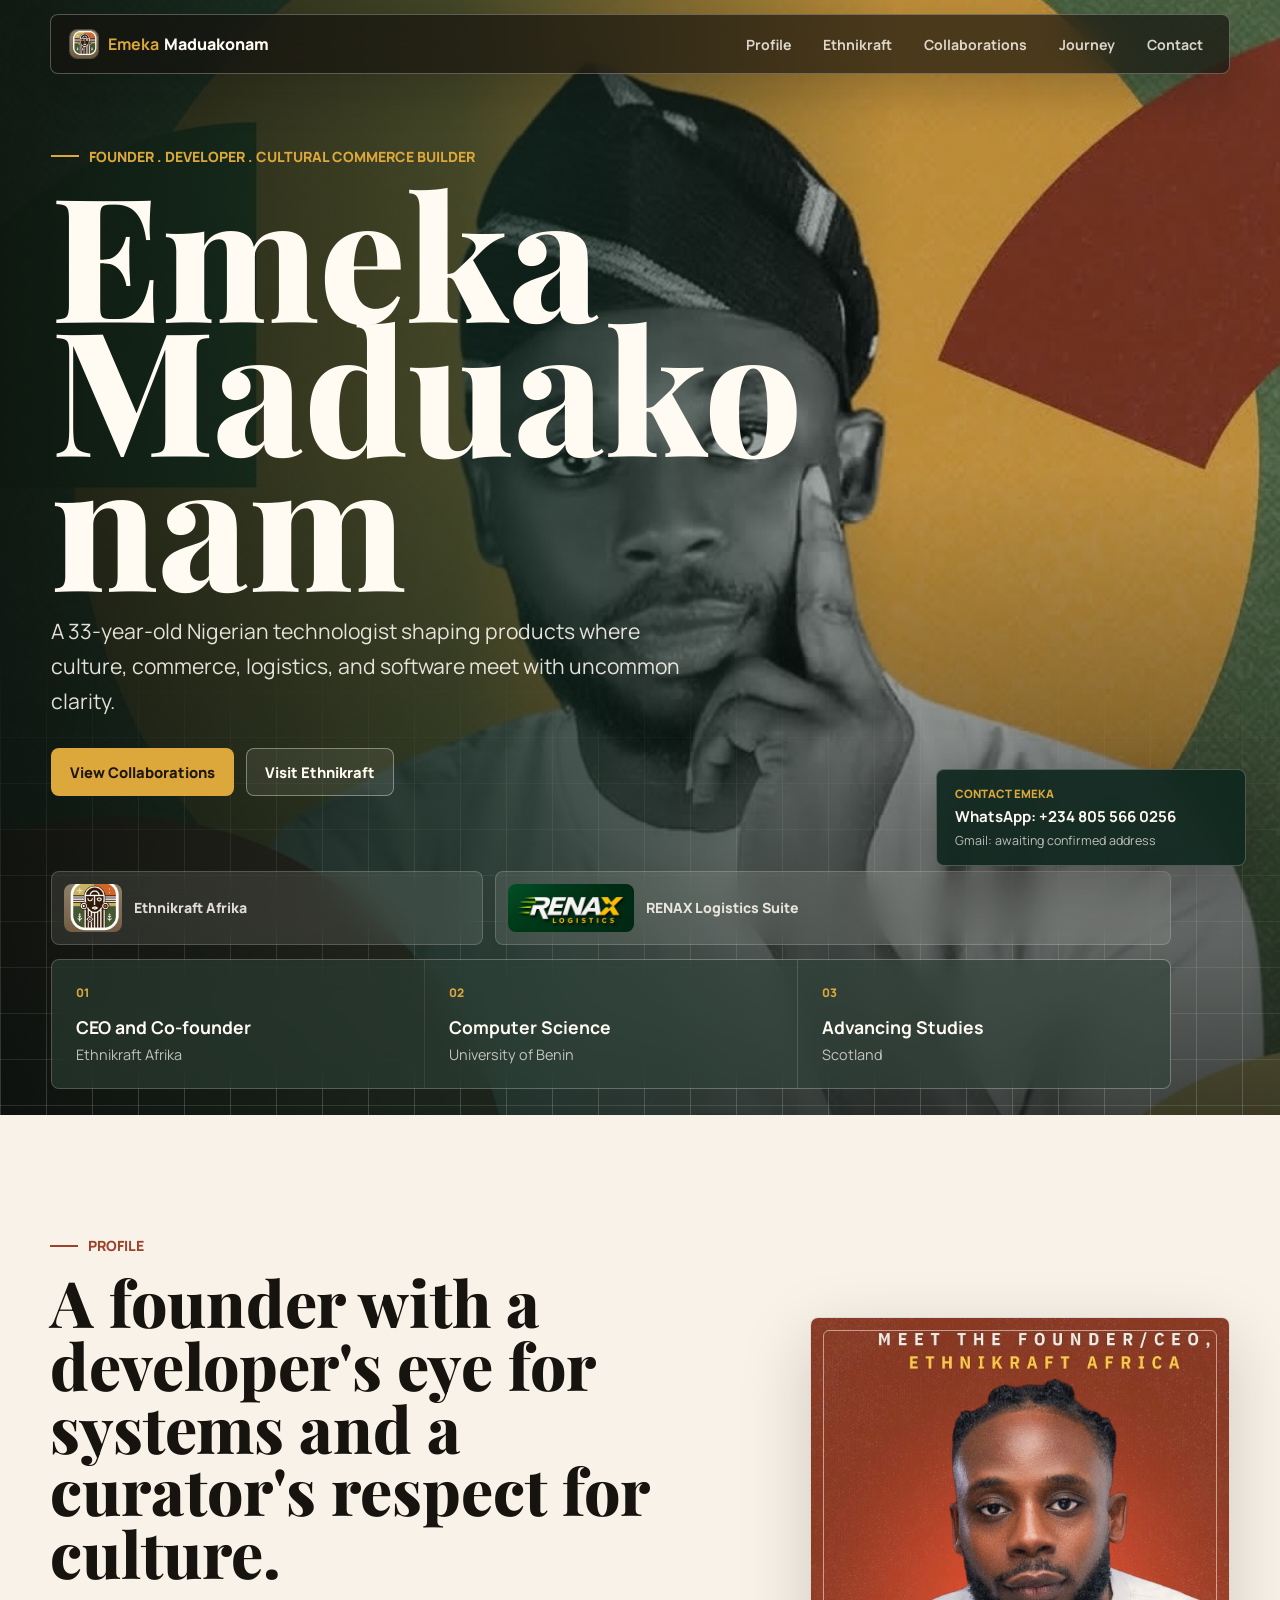
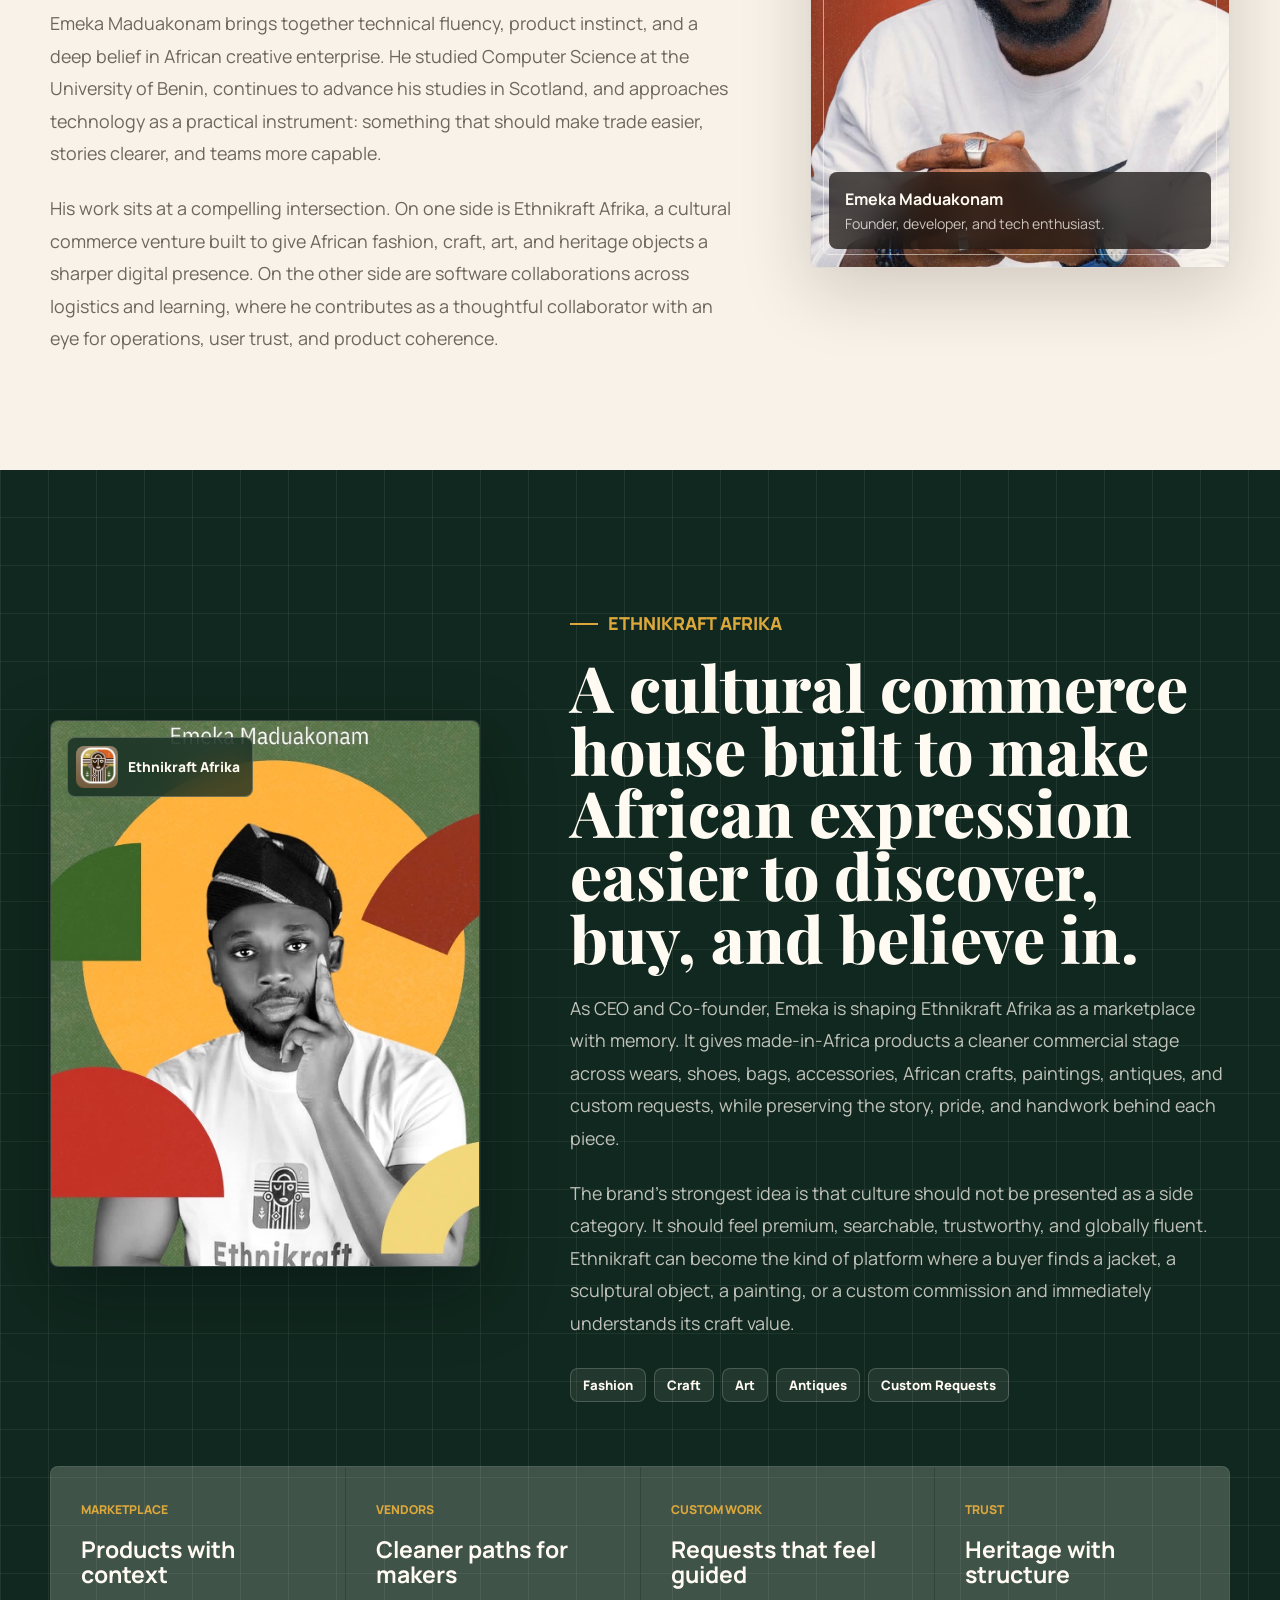
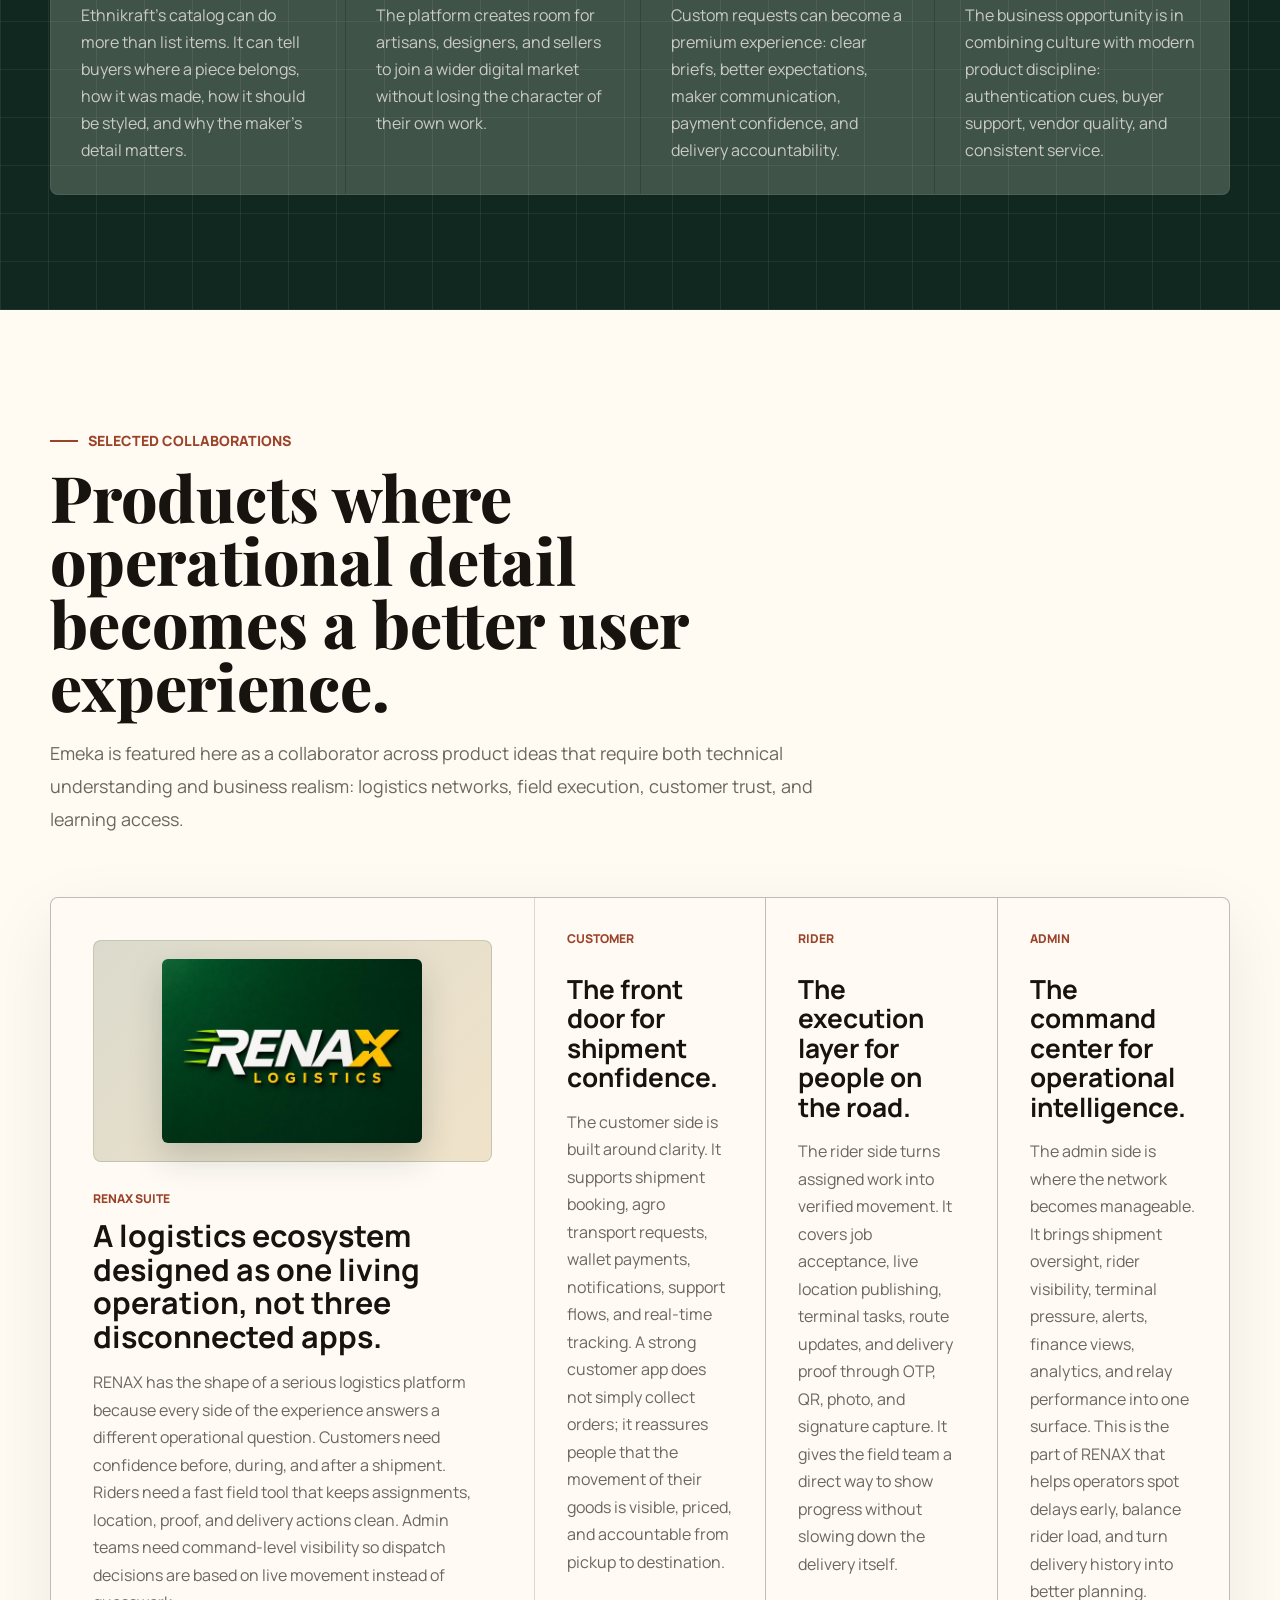
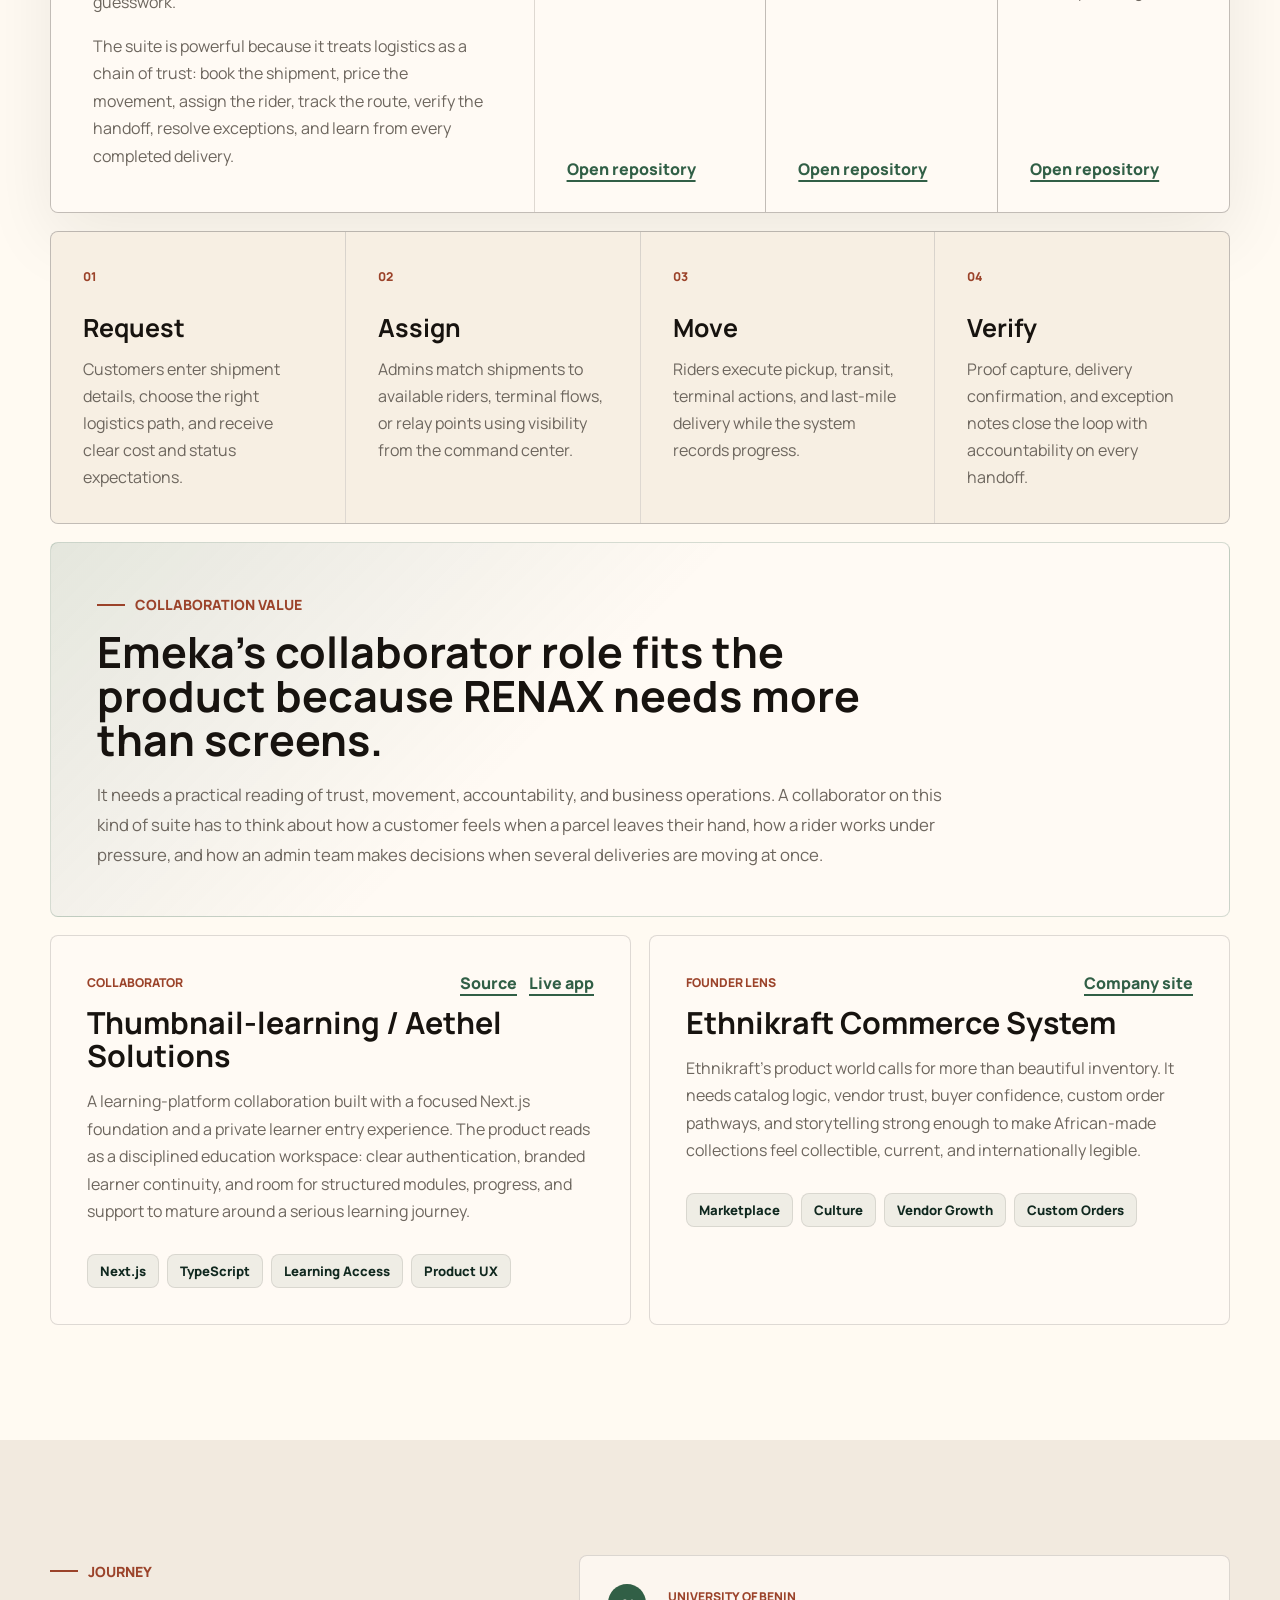
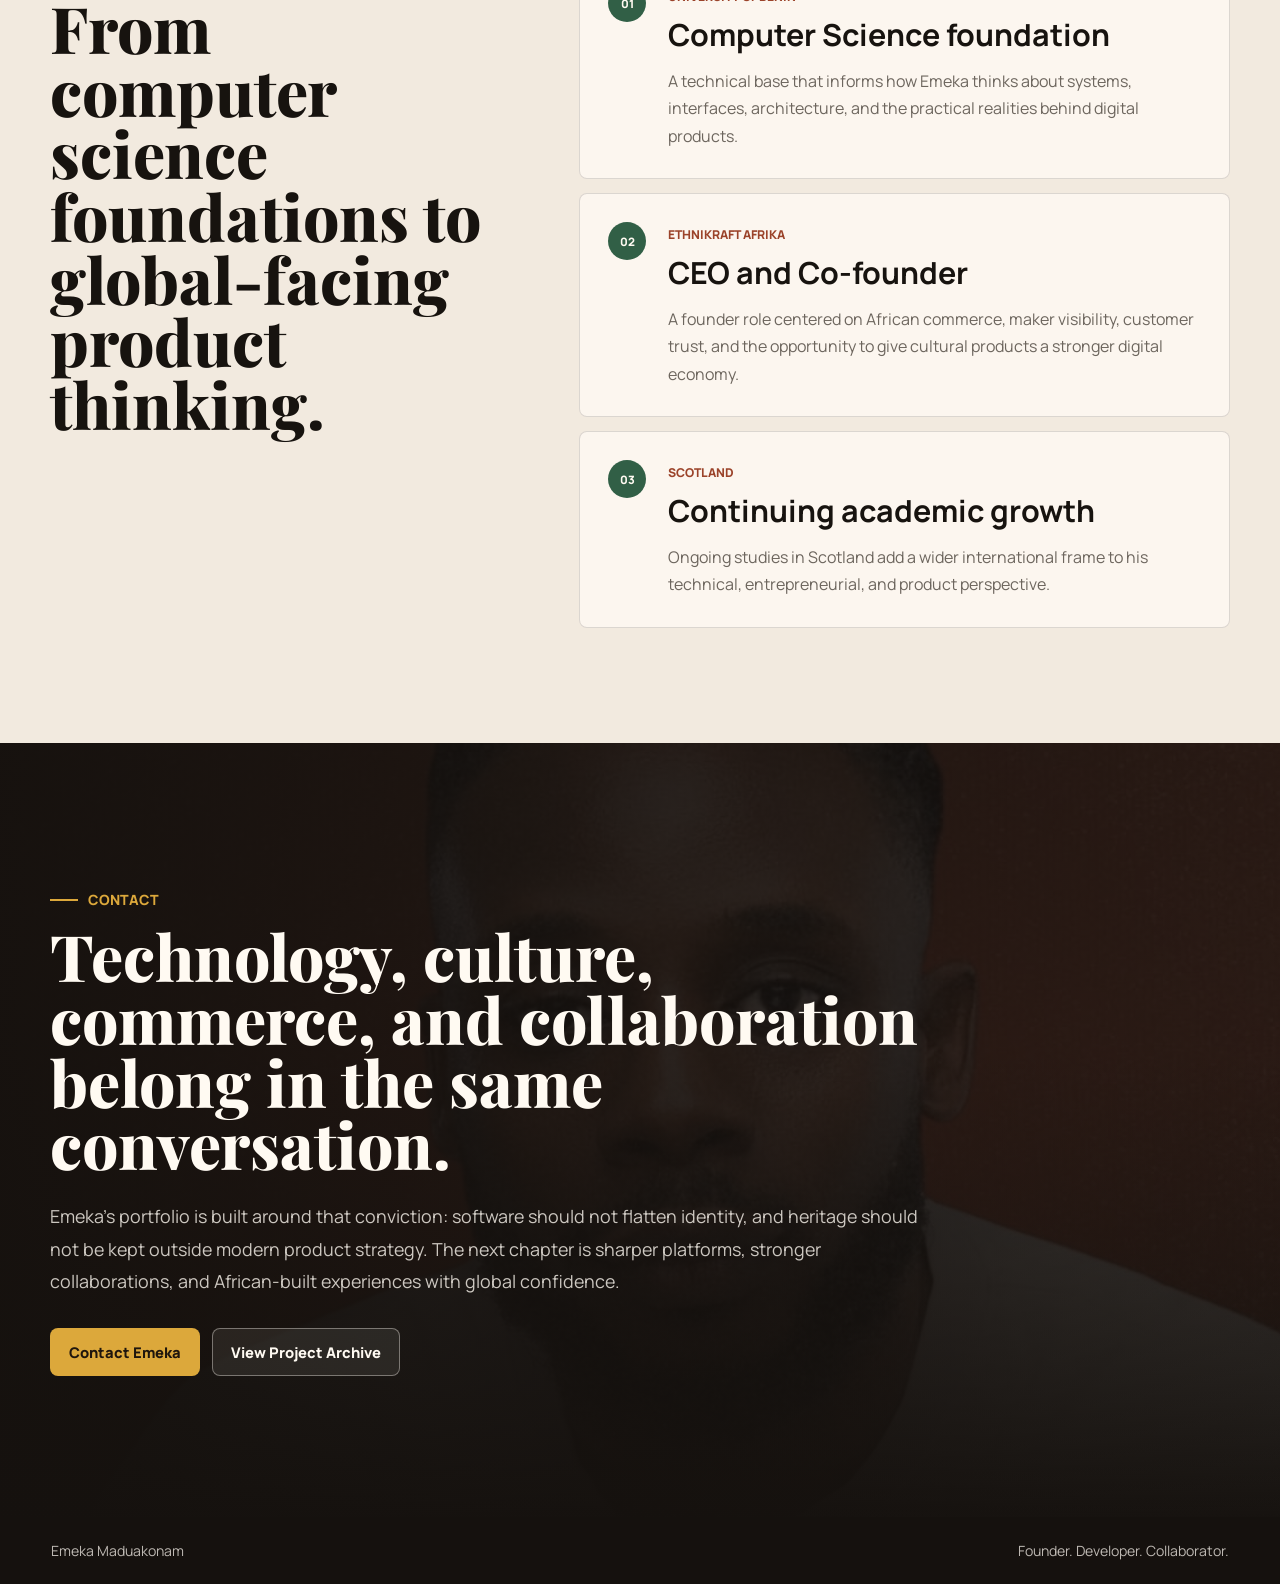
==== index.html @ 5ed96e5d "Optimize mobile portfolio experience" ====
<!doctype html>
<html lang="en">
  <head>
    <meta charset="UTF-8" />
    <meta name="viewport" content="width=device-width, initial-scale=1.0" />
    <meta
      name="description"
      content="Portfolio website for Emeka Maduakonam, CEO and Co-founder of Ethnikraft Afrika, developer, technologist, and collaborator on logistics and learning products."
    />
    <title>Emeka Maduakonam | Founder, Developer, Collaborator</title>
    <link rel="preconnect" href="https://fonts.googleapis.com" />
    <link rel="preconnect" href="https://fonts.gstatic.com" crossorigin />
    <link
      href="https://fonts.googleapis.com/css2?family=Manrope:wght@400;500;600;700;800&amp;family=Playfair+Display:wght@700;800&amp;display=swap"
      rel="stylesheet"
    />
    <link rel="stylesheet" href="styles.css" />
  </head>
  <body class="has-contact-popout">
    <div class="scroll-progress" aria-hidden="true"></div>

    <header class="site-header" data-header>
      <a class="brand" href="#top" aria-label="Emeka Maduakonam home">
        <img src="assets/ethnikraft-logo.jpg" alt="" />
        <span>Emeka</span>
        <strong>Maduakonam</strong>
      </a>

      <button class="nav-toggle" type="button" aria-expanded="false" aria-controls="site-nav">
        <span></span>
        <span></span>
        <span></span>
        <span class="sr-only">Toggle navigation</span>
      </button>

      <nav class="site-nav" id="site-nav" aria-label="Primary navigation">
        <a href="#profile">Profile</a>
        <a href="#ethnikraft">Ethnikraft</a>
        <a href="#collaborations">Collaborations</a>
        <a href="#journey">Journey</a>
        <a href="contact.html">Contact</a>
      </nav>
    </header>

    <div class="nav-backdrop" data-nav-backdrop aria-hidden="true"></div>

    <main id="top">
      <section class="hero section-watch" id="hero" aria-label="Emeka Maduakonam introduction">
        <div class="hero-image" aria-hidden="true"></div>
        <div class="hero-shade" aria-hidden="true"></div>

        <div class="hero-content reveal">
          <p class="eyebrow">Founder . Developer . Cultural Commerce Builder</p>
          <h1>Emeka Maduakonam</h1>
          <p class="hero-copy">
            A 33-year-old Nigerian technologist shaping products where culture,
            commerce, logistics, and software meet with uncommon clarity.
          </p>
          <div class="hero-actions" aria-label="Portfolio shortcuts">
            <a class="button button-primary" href="#collaborations">View Collaborations</a>
            <a class="button button-secondary" href="https://home.ethnikraft.africa/" target="_blank" rel="noreferrer">
              Visit Ethnikraft
            </a>
          </div>
        </div>

        <div class="hero-bottom reveal">
          <div class="hero-brand-row" aria-label="Featured brands">
            <div>
              <img src="assets/ethnikraft-logo.jpg" alt="Ethnikraft Afrika logo" />
              <span>Ethnikraft Afrika</span>
            </div>
            <div>
              <img src="assets/renax-logo.jpeg" alt="RENAX Logistics logo" />
              <span>RENAX Logistics Suite</span>
            </div>
          </div>

          <div class="hero-facts" aria-label="Profile highlights">
            <div>
              <span>01</span>
              <strong>CEO and Co-founder</strong>
              <p>Ethnikraft Afrika</p>
            </div>
            <div>
              <span>02</span>
              <strong>Computer Science</strong>
              <p>University of Benin</p>
            </div>
            <div>
              <span>03</span>
              <strong>Advancing Studies</strong>
              <p>Scotland</p>
            </div>
          </div>
        </div>
      </section>

      <section class="profile section-pad section-watch" id="profile">
        <div class="section-inner profile-grid">
          <div class="profile-copy reveal">
            <p class="eyebrow">Profile</p>
            <h2>A founder with a developer's eye for systems and a curator's respect for culture.</h2>
            <p>
              Emeka Maduakonam brings together technical fluency, product instinct,
              and a deep belief in African creative enterprise. He studied Computer
              Science at the University of Benin, continues to advance his studies in
              Scotland, and approaches technology as a practical instrument: something
              that should make trade easier, stories clearer, and teams more capable.
            </p>
            <p>
              His work sits at a compelling intersection. On one side is Ethnikraft
              Afrika, a cultural commerce venture built to give African fashion,
              craft, art, and heritage objects a sharper digital presence. On the
              other side are software collaborations across logistics and learning,
              where he contributes as a thoughtful collaborator with an eye for
              operations, user trust, and product coherence.
            </p>
          </div>

          <figure class="portrait-frame reveal">
            <img src="assets/emeka-founder.jpg" alt="Portrait of Emeka Maduakonam" />
            <figcaption>
              <strong>Emeka Maduakonam</strong>
              <span>Founder, developer, and tech enthusiast.</span>
            </figcaption>
          </figure>
        </div>
      </section>

      <section class="ethnikraft section-watch" id="ethnikraft">
        <div class="section-inner ethnikraft-grid">
          <div class="ethnikraft-visual reveal">
            <div class="ethnikraft-logo-lockup">
              <img src="assets/ethnikraft-logo.jpg" alt="Ethnikraft Afrika logo" />
              <span>Ethnikraft Afrika</span>
            </div>
            <img src="assets/emeka-ethnikraft.jpg" alt="Emeka Maduakonam in Ethnikraft Afrika artwork" />
          </div>

          <div class="ethnikraft-copy reveal">
            <p class="eyebrow">Ethnikraft Afrika</p>
            <h2>A cultural commerce house built to make African expression easier to discover, buy, and believe in.</h2>
            <p>
              As CEO and Co-founder, Emeka is shaping Ethnikraft Afrika as a
              marketplace with memory. It gives made-in-Africa products a cleaner
              commercial stage across wears, shoes, bags, accessories, African
              crafts, paintings, antiques, and custom requests, while preserving the
              story, pride, and handwork behind each piece.
            </p>
            <p>
              The brand's strongest idea is that culture should not be presented as
              a side category. It should feel premium, searchable, trustworthy, and
              globally fluent. Ethnikraft can become the kind of platform where a
              buyer finds a jacket, a sculptural object, a painting, or a custom
              commission and immediately understands its craft value.
            </p>

            <div class="category-strip" aria-label="Ethnikraft categories">
              <span>Fashion</span>
              <span>Craft</span>
              <span>Art</span>
              <span>Antiques</span>
              <span>Custom Requests</span>
            </div>
          </div>
        </div>

        <div class="section-inner ethnikraft-deep-dive reveal">
          <article>
            <span>Marketplace</span>
            <h3>Products with context</h3>
            <p>
              Ethnikraft's catalog can do more than list items. It can tell buyers
              where a piece belongs, how it was made, how it should be styled, and
              why the maker's detail matters.
            </p>
          </article>
          <article>
            <span>Vendors</span>
            <h3>Cleaner paths for makers</h3>
            <p>
              The platform creates room for artisans, designers, and sellers to join
              a wider digital market without losing the character of their own work.
            </p>
          </article>
          <article>
            <span>Custom Work</span>
            <h3>Requests that feel guided</h3>
            <p>
              Custom requests can become a premium experience: clear briefs, better
              expectations, maker communication, payment confidence, and delivery
              accountability.
            </p>
          </article>
          <article>
            <span>Trust</span>
            <h3>Heritage with structure</h3>
            <p>
              The business opportunity is in combining culture with modern product
              discipline: authentication cues, buyer support, vendor quality, and
              consistent service.
            </p>
          </article>
        </div>
      </section>

      <section class="collaborations section-pad section-watch" id="collaborations">
        <div class="section-inner">
          <div class="section-heading reveal">
            <p class="eyebrow">Selected Collaborations</p>
            <h2>Products where operational detail becomes a better user experience.</h2>
            <p>
              Emeka is featured here as a collaborator across product ideas that
              require both technical understanding and business realism: logistics
              networks, field execution, customer trust, and learning access.
            </p>
          </div>

          <div class="renax-showcase reveal">
            <div class="renax-intro">
              <div class="renax-logo-card">
                <img src="assets/renax-logo.jpeg" alt="RENAX Logistics logo" />
              </div>
              <p class="label">RENAX Suite</p>
              <h3>A logistics ecosystem designed as one living operation, not three disconnected apps.</h3>
              <p>
                RENAX has the shape of a serious logistics platform because every
                side of the experience answers a different operational question.
                Customers need confidence before, during, and after a shipment.
                Riders need a fast field tool that keeps assignments, location,
                proof, and delivery actions clean. Admin teams need command-level
                visibility so dispatch decisions are based on live movement instead
                of guesswork.
              </p>
              <p>
                The suite is powerful because it treats logistics as a chain of
                trust: book the shipment, price the movement, assign the rider,
                track the route, verify the handoff, resolve exceptions, and learn
                from every completed delivery.
              </p>
            </div>

            <div class="renax-panels" aria-label="RENAX application sides">
              <article class="renax-panel">
                <span>Customer</span>
                <h4>The front door for shipment confidence.</h4>
                <p>
                  The customer side is built around clarity. It supports shipment
                  booking, agro transport requests, wallet payments, notifications,
                  support flows, and real-time tracking. A strong customer app does
                  not simply collect orders; it reassures people that the movement
                  of their goods is visible, priced, and accountable from pickup to
                  destination.
                </p>
                <a href="https://github.com/chimzyfire-ship-it/Renax-Customer" target="_blank" rel="noreferrer">
                  Open repository
                </a>
              </article>

              <article class="renax-panel">
                <span>Rider</span>
                <h4>The execution layer for people on the road.</h4>
                <p>
                  The rider side turns assigned work into verified movement. It
                  covers job acceptance, live location publishing, terminal tasks,
                  route updates, and delivery proof through OTP, QR, photo, and
                  signature capture. It gives the field team a direct way to show
                  progress without slowing down the delivery itself.
                </p>
                <a href="https://github.com/chimzyfire-ship-it/Renax-Rider-" target="_blank" rel="noreferrer">
                  Open repository
                </a>
              </article>

              <article class="renax-panel">
                <span>Admin</span>
                <h4>The command center for operational intelligence.</h4>
                <p>
                  The admin side is where the network becomes manageable. It brings
                  shipment oversight, rider visibility, terminal pressure, alerts,
                  finance views, analytics, and relay performance into one surface.
                  This is the part of RENAX that helps operators spot delays early,
                  balance rider load, and turn delivery history into better planning.
                </p>
                <a href="https://github.com/chimzyfire-ship-it/Renax-Admin" target="_blank" rel="noreferrer">
                  Open repository
                </a>
              </article>
            </div>
          </div>

          <div class="renax-system reveal" aria-label="RENAX operating model">
            <div>
              <span>01</span>
              <h3>Request</h3>
              <p>Customers enter shipment details, choose the right logistics path, and receive clear cost and status expectations.</p>
            </div>
            <div>
              <span>02</span>
              <h3>Assign</h3>
              <p>Admins match shipments to available riders, terminal flows, or relay points using visibility from the command center.</p>
            </div>
            <div>
              <span>03</span>
              <h3>Move</h3>
              <p>Riders execute pickup, transit, terminal actions, and last-mile delivery while the system records progress.</p>
            </div>
            <div>
              <span>04</span>
              <h3>Verify</h3>
              <p>Proof capture, delivery confirmation, and exception notes close the loop with accountability on every handoff.</p>
            </div>
          </div>

          <div class="renax-note reveal">
            <p class="eyebrow">Collaboration Value</p>
            <h3>Emeka's collaborator role fits the product because RENAX needs more than screens.</h3>
            <p>
              It needs a practical reading of trust, movement, accountability, and
              business operations. A collaborator on this kind of suite has to think
              about how a customer feels when a parcel leaves their hand, how a rider
              works under pressure, and how an admin team makes decisions when
              several deliveries are moving at once.
            </p>
          </div>

          <div class="project-grid">
            <article class="project-card reveal">
              <div class="project-topline">
                <span>Collaborator</span>
                <div class="project-links">
                  <a href="https://github.com/chimzyfire-ship-it/Thumbnail-learning" target="_blank" rel="noreferrer">
                    Source
                  </a>
                  <a href="https://the-edge-ten.vercel.app/" target="_blank" rel="noreferrer">Live app</a>
                </div>
              </div>
              <h3>Thumbnail-learning / Aethel Solutions</h3>
              <p>
                A learning-platform collaboration built with a focused Next.js
                foundation and a private learner entry experience. The product reads
                as a disciplined education workspace: clear authentication, branded
                learner continuity, and room for structured modules, progress, and
                support to mature around a serious learning journey.
              </p>
              <div class="tags" aria-label="Thumbnail-learning technology and product tags">
                <span>Next.js</span>
                <span>TypeScript</span>
                <span>Learning Access</span>
                <span>Product UX</span>
              </div>
            </article>

            <article class="project-card reveal">
              <div class="project-topline">
                <span>Founder Lens</span>
                <a href="https://home.ethnikraft.africa/" target="_blank" rel="noreferrer">Company site</a>
              </div>
              <h3>Ethnikraft Commerce System</h3>
              <p>
                Ethnikraft's product world calls for more than beautiful inventory.
                It needs catalog logic, vendor trust, buyer confidence, custom order
                pathways, and storytelling strong enough to make African-made
                collections feel collectible, current, and internationally legible.
              </p>
              <div class="tags" aria-label="Ethnikraft product tags">
                <span>Marketplace</span>
                <span>Culture</span>
                <span>Vendor Growth</span>
                <span>Custom Orders</span>
              </div>
            </article>
          </div>
        </div>
      </section>

      <section class="journey section-pad section-watch" id="journey">
        <div class="section-inner journey-grid">
          <div class="section-heading reveal">
            <p class="eyebrow">Journey</p>
            <h2>From computer science foundations to global-facing product thinking.</h2>
          </div>

          <div class="timeline reveal" aria-label="Emeka Maduakonam timeline">
            <article>
              <span>University of Benin</span>
              <h3>Computer Science foundation</h3>
              <p>
                A technical base that informs how Emeka thinks about systems,
                interfaces, architecture, and the practical realities behind digital
                products.
              </p>
            </article>
            <article>
              <span>Ethnikraft Afrika</span>
              <h3>CEO and Co-founder</h3>
              <p>
                A founder role centered on African commerce, maker visibility,
                customer trust, and the opportunity to give cultural products a
                stronger digital economy.
              </p>
            </article>
            <article>
              <span>Scotland</span>
              <h3>Continuing academic growth</h3>
              <p>
                Ongoing studies in Scotland add a wider international frame to his
                technical, entrepreneurial, and product perspective.
              </p>
            </article>
          </div>
        </div>
      </section>

      <section class="closing section-watch" id="contact">
        <div class="closing-bg" aria-hidden="true"></div>
        <div class="section-inner closing-content reveal">
          <p class="eyebrow">Contact</p>
          <h2>Technology, culture, commerce, and collaboration belong in the same conversation.</h2>
          <p>
            Emeka's portfolio is built around that conviction: software should not
            flatten identity, and heritage should not be kept outside modern product
            strategy. The next chapter is sharper platforms, stronger collaborations,
            and African-built experiences with global confidence.
          </p>
          <div class="hero-actions">
            <a class="button button-primary" href="contact.html">Contact Emeka</a>
            <a class="button button-secondary" href="https://github.com/chimzyfire-ship-it?tab=repositories" target="_blank" rel="noreferrer">
              View Project Archive
            </a>
          </div>
        </div>
      </section>
    </main>

    <a class="contact-popout" href="contact.html" aria-label="Open Emeka Maduakonam contact page">
      <span class="contact-popout-kicker">Contact Emeka</span>
      <strong>WhatsApp: +234 805 566 0256</strong>
      <small>Gmail: awaiting confirmed address</small>
    </a>

    <footer class="site-footer">
      <p>Emeka Maduakonam</p>
      <p>Founder. Developer. Collaborator.</p>
    </footer>

    <script src="script.js"></script>
  </body>
</html>
---- styles.css ----
:root {
  color-scheme: light;
  --ink: #17130f;
  --muted: #6d665e;
  --paper: #f8f2e9;
  --paper-strong: #fffaf2;
  --rust: #9b432a;
  --rust-dark: #6d2d20;
  --green: #315f46;
  --green-dark: #10281f;
  --gold: #dca83b;
  --cream: #f4dfb8;
  --blue: #24516a;
  --line: rgba(23, 19, 15, 0.14);
  --shadow: 0 22px 70px rgba(31, 22, 13, 0.18);
  --header-height: 76px;
  font-family: "Manrope", system-ui, -apple-system, BlinkMacSystemFont, "Segoe UI", sans-serif;
  background: var(--paper);
  color: var(--ink);
  scroll-behavior: smooth;
}

*,
*::before,
*::after {
  box-sizing: border-box;
  min-width: 0;
}

html {
  min-width: 320px;
  max-width: 100%;
  background: var(--paper);
}

body {
  margin: 0;
  min-height: 100vh;
  max-width: 100%;
  overflow-x: hidden;
  background:
    linear-gradient(90deg, rgba(49, 95, 70, 0.045) 1px, transparent 1px),
    linear-gradient(0deg, rgba(155, 67, 42, 0.035) 1px, transparent 1px),
    var(--paper);
  background-size: 42px 42px;
  color: var(--ink);
}

main {
  overflow-x: clip;
}

@supports not (overflow: clip) {
  main {
    overflow-x: hidden;
  }
}

body.menu-open {
  overflow: hidden;
}

img {
  display: block;
  width: 100%;
  height: auto;
}

a {
  color: inherit;
  text-decoration: none;
}

p,
h1,
h2,
h3,
h4 {
  margin: 0;
  overflow-wrap: break-word;
}

button {
  font: inherit;
}

a,
button {
  -webkit-tap-highlight-color: transparent;
}

.sr-only {
  position: absolute;
  width: 1px;
  height: 1px;
  padding: 0;
  margin: -1px;
  overflow: hidden;
  clip: rect(0, 0, 0, 0);
  white-space: nowrap;
  border: 0;
}

.scroll-progress {
  position: fixed;
  top: 0;
  left: 0;
  z-index: 1000;
  width: var(--progress, 0%);
  height: 4px;
  background: linear-gradient(90deg, var(--gold), var(--rust), var(--green));
  transform-origin: left center;
}

.site-header {
  position: fixed;
  top: 14px;
  left: 50%;
  z-index: 900;
  display: grid;
  grid-template-columns: auto 1fr;
  align-items: center;
  gap: 22px;
  width: min(calc(100% - 28px), 1180px);
  min-height: 58px;
  padding: 10px 14px 10px 18px;
  border: 1px solid rgba(255, 250, 242, 0.28);
  border-radius: 8px;
  background: rgba(22, 18, 14, 0.68);
  color: var(--paper-strong);
  box-shadow: 0 18px 42px rgba(11, 10, 8, 0.2);
  backdrop-filter: blur(18px);
  transform: translateX(-50%);
  transition: background 220ms ease, border-color 220ms ease, transform 220ms ease;
}

.site-header.is-scrolled {
  border-color: rgba(23, 19, 15, 0.16);
  background: rgba(248, 242, 233, 0.88);
  color: var(--ink);
}

.brand {
  display: inline-flex;
  align-items: center;
  gap: 5px;
  min-width: max-content;
  font-weight: 700;
}

.brand img {
  width: 30px;
  height: 30px;
  margin-right: 4px;
  border: 1px solid rgba(255, 250, 242, 0.24);
  border-radius: 8px;
  object-fit: cover;
}

.brand span {
  color: var(--gold);
}

.site-header.is-scrolled .brand span {
  color: var(--rust);
}

.brand strong {
  font-weight: 800;
}

.site-nav {
  display: flex;
  justify-content: flex-end;
  align-items: center;
  gap: 8px;
}

.site-nav a {
  position: relative;
  display: inline-flex;
  align-items: center;
  min-height: 38px;
  padding: 0 12px;
  border-radius: 8px;
  color: currentColor;
  font-size: 0.88rem;
  font-weight: 700;
  opacity: 0.82;
  transition: background 180ms ease, opacity 180ms ease, color 180ms ease;
}

.site-nav a:hover,
.site-nav a.is-active {
  background: rgba(220, 168, 59, 0.18);
  opacity: 1;
}

.nav-backdrop {
  position: fixed;
  inset: 0;
  z-index: 840;
  background: rgba(10, 8, 6, 0.46);
  opacity: 0;
  pointer-events: none;
  transition: opacity 200ms ease;
}

body.menu-open .nav-backdrop {
  opacity: 1;
  pointer-events: auto;
}

.nav-toggle {
  display: none;
  justify-self: end;
  width: 44px;
  height: 44px;
  border: 0;
  border-radius: 8px;
  background: rgba(255, 250, 242, 0.12);
  color: currentColor;
  cursor: pointer;
}

.nav-toggle span:not(.sr-only) {
  display: block;
  width: 20px;
  height: 2px;
  margin: 4px auto;
  border-radius: 999px;
  background: currentColor;
  transition: transform 200ms ease, opacity 200ms ease;
}

.nav-toggle[aria-expanded="true"] span:nth-child(1) {
  transform: translateY(6px) rotate(45deg);
}

.nav-toggle[aria-expanded="true"] span:nth-child(2) {
  opacity: 0;
}

.nav-toggle[aria-expanded="true"] span:nth-child(3) {
  transform: translateY(-6px) rotate(-45deg);
}

.hero {
  position: relative;
  display: grid;
  align-items: end;
  min-height: min(930px, 94svh);
  padding: calc(var(--header-height) + 64px) clamp(18px, 4vw, 64px) 26px;
  overflow: hidden;
  isolation: isolate;
  color: var(--paper-strong);
}

.hero-image {
  position: absolute;
  inset: 0;
  z-index: -3;
  background-image: url("assets/emeka-ethnikraft.jpg");
  background-position: 68% 44%;
  background-size: cover;
  transform: scale(calc(1.05 + var(--hero-drift, 0) * 0.025));
  transition: transform 120ms linear;
}

.hero-shade {
  position: absolute;
  inset: 0;
  z-index: -2;
  background:
    linear-gradient(90deg, rgba(10, 18, 14, 0.92) 0%, rgba(16, 40, 31, 0.76) 36%, rgba(16, 40, 31, 0.2) 70%),
    linear-gradient(0deg, rgba(10, 9, 8, 0.74) 0%, rgba(10, 9, 8, 0.08) 58%);
}

.hero::after {
  position: absolute;
  inset: auto 0 0;
  z-index: -1;
  height: 42%;
  content: "";
  background-image:
    linear-gradient(90deg, rgba(255, 250, 242, 0.18) 1px, transparent 1px),
    linear-gradient(0deg, rgba(255, 250, 242, 0.12) 1px, transparent 1px);
  background-size: 46px 46px;
  mask-image: linear-gradient(0deg, #000, transparent);
}

.hero-content {
  width: min(760px, 100%);
  margin-bottom: clamp(34px, 5.8vw, 76px);
}

.eyebrow {
  display: inline-flex;
  align-items: center;
  gap: 10px;
  color: var(--rust);
  font-size: clamp(0.74rem, 0.68rem + 0.25vw, 0.88rem);
  font-weight: 800;
  letter-spacing: 0;
  text-transform: uppercase;
}

.hero .eyebrow,
.ethnikraft .eyebrow,
.closing .eyebrow {
  color: var(--gold);
}

.eyebrow::before {
  display: inline-block;
  width: 28px;
  height: 2px;
  background: currentColor;
  content: "";
}

.hero h1 {
  max-width: 760px;
  margin-top: 18px;
  font-family: "Playfair Display", Georgia, serif;
  font-size: clamp(4rem, 17vw, 10.8rem);
  font-weight: 800;
  line-height: 0.78;
}

.hero-copy {
  max-width: 660px;
  margin-top: 26px;
  color: rgba(255, 250, 242, 0.88);
  font-size: clamp(1.05rem, 0.96rem + 0.45vw, 1.34rem);
  line-height: 1.65;
}

.hero-actions {
  display: flex;
  flex-wrap: wrap;
  align-items: center;
  gap: 12px;
  margin-top: 30px;
}

.hero-bottom {
  display: grid;
  gap: 14px;
  width: min(100%, 1120px);
}

.hero-brand-row {
  display: grid;
  grid-template-columns: 0.78fr 1.22fr;
  gap: 12px;
}

.hero-brand-row div {
  display: flex;
  align-items: center;
  gap: 12px;
  min-height: 74px;
  padding: 12px;
  border: 1px solid rgba(255, 250, 242, 0.18);
  border-radius: 8px;
  background: rgba(255, 250, 242, 0.1);
  backdrop-filter: blur(16px);
}

.hero-brand-row img {
  width: 58px;
  height: 48px;
  border-radius: 8px;
  object-fit: cover;
}

.hero-brand-row div:nth-child(2) img {
  width: 126px;
  object-position: center;
}

.hero-brand-row span {
  color: rgba(255, 250, 242, 0.86);
  font-size: 0.88rem;
  font-weight: 900;
}

.button {
  display: inline-flex;
  align-items: center;
  justify-content: center;
  min-height: 48px;
  padding: 0 18px;
  border: 1px solid transparent;
  border-radius: 8px;
  font-size: 0.92rem;
  font-weight: 800;
  transition: transform 180ms ease, background 180ms ease, border-color 180ms ease, color 180ms ease;
}

.button:hover {
  transform: translateY(-2px);
}

.button-primary {
  background: var(--gold);
  color: #1f160d;
}

.button-secondary {
  border-color: rgba(255, 250, 242, 0.38);
  background: rgba(255, 250, 242, 0.08);
  color: var(--paper-strong);
}

.profile .button-secondary,
.collaborations .button-secondary {
  border-color: var(--line);
  color: var(--ink);
}

.hero-facts {
  display: grid;
  grid-template-columns: repeat(3, minmax(0, 1fr));
  gap: 1px;
  width: min(100%, 1120px);
  border: 1px solid rgba(255, 250, 242, 0.16);
  border-radius: 8px;
  overflow: hidden;
  background: rgba(255, 250, 242, 0.14);
  backdrop-filter: blur(16px);
}

.hero-facts div {
  min-height: 126px;
  padding: clamp(18px, 2vw, 24px);
  background: rgba(16, 40, 31, 0.5);
}

.hero-facts span {
  display: block;
  margin-bottom: 14px;
  color: var(--gold);
  font-size: 0.74rem;
  font-weight: 800;
}

.hero-facts strong {
  display: block;
  color: var(--paper-strong);
  font-size: clamp(1rem, 0.94rem + 0.2vw, 1.12rem);
}

.hero-facts p {
  margin-top: 6px;
  color: rgba(255, 250, 242, 0.72);
  font-size: 0.9rem;
}

.section-pad {
  padding: clamp(76px, 9vw, 132px) 0;
}

.section-inner {
  width: min(calc(100% - 36px), 1180px);
  margin: 0 auto;
}

.profile {
  background: var(--paper);
}

.profile-grid {
  display: grid;
  grid-template-columns: minmax(0, 1fr) minmax(280px, 420px);
  align-items: center;
  gap: clamp(36px, 6vw, 92px);
}

.profile-copy h2,
.section-heading h2,
.ethnikraft-copy h2,
.closing h2 {
  margin-top: 16px;
  font-family: "Playfair Display", Georgia, serif;
  font-size: clamp(2.25rem, 5vw, 5.2rem);
  font-weight: 800;
  line-height: 0.98;
}

.profile-copy p:not(.eyebrow),
.section-heading p:not(.eyebrow),
.ethnikraft-copy p,
.closing p:not(.eyebrow) {
  color: var(--muted);
  font-size: clamp(1rem, 0.96rem + 0.2vw, 1.12rem);
  line-height: 1.82;
}

.profile-copy p:not(.eyebrow) {
  margin-top: 22px;
}

.portrait-frame {
  position: relative;
  margin: 0;
  border: 1px solid var(--line);
  border-radius: 8px;
  overflow: hidden;
  background: var(--paper-strong);
  box-shadow: var(--shadow);
}

.portrait-frame::before {
  position: absolute;
  inset: 12px;
  z-index: 2;
  border: 1px solid rgba(255, 250, 242, 0.52);
  border-radius: 6px;
  pointer-events: none;
  content: "";
}

.portrait-frame img {
  aspect-ratio: 4 / 5.25;
  object-fit: cover;
  object-position: 50% 42%;
}

.portrait-frame figcaption {
  position: absolute;
  right: 18px;
  bottom: 18px;
  left: 18px;
  z-index: 3;
  display: grid;
  gap: 4px;
  min-height: 74px;
  padding: 16px;
  border-radius: 8px;
  background: rgba(17, 13, 10, 0.72);
  color: var(--paper-strong);
  backdrop-filter: blur(14px);
}

.portrait-frame figcaption strong {
  font-size: 1rem;
}

.portrait-frame figcaption span {
  color: rgba(255, 250, 242, 0.75);
  font-size: 0.88rem;
  line-height: 1.35;
}

.ethnikraft {
  position: relative;
  padding: clamp(82px, 9vw, 136px) 0;
  overflow: hidden;
  background:
    linear-gradient(90deg, rgba(255, 250, 242, 0.07) 1px, transparent 1px),
    linear-gradient(0deg, rgba(255, 250, 242, 0.06) 1px, transparent 1px),
    var(--green-dark);
  background-size: 48px 48px;
  color: var(--paper-strong);
}

.ethnikraft-grid {
  display: grid;
  grid-template-columns: minmax(260px, 430px) minmax(0, 1fr);
  align-items: center;
  gap: clamp(36px, 7vw, 96px);
}

.ethnikraft-visual {
  position: relative;
  border: 1px solid rgba(255, 250, 242, 0.18);
  border-radius: 8px;
  overflow: hidden;
  background: #0e2018;
  box-shadow: 0 24px 70px rgba(3, 12, 8, 0.35);
}

.ethnikraft-logo-lockup {
  position: absolute;
  top: 16px;
  left: 16px;
  z-index: 3;
  display: inline-flex;
  align-items: center;
  gap: 10px;
  max-width: calc(100% - 32px);
  min-height: 58px;
  padding: 8px 12px 8px 8px;
  border: 1px solid rgba(255, 250, 242, 0.22);
  border-radius: 8px;
  background: rgba(16, 40, 31, 0.76);
  color: var(--paper-strong);
  font-size: 0.86rem;
  font-weight: 900;
  backdrop-filter: blur(16px);
}

.ethnikraft-logo-lockup img {
  width: 42px;
  height: 42px;
  border-radius: 8px;
  object-fit: cover;
}

.ethnikraft-visual img {
  aspect-ratio: 4 / 5.1;
  object-fit: cover;
  object-position: center;
  filter: saturate(1.03) contrast(1.03);
}

.ethnikraft-copy p {
  margin-top: 22px;
  color: rgba(255, 250, 242, 0.74);
}

.category-strip,
.tags {
  display: flex;
  flex-wrap: wrap;
  gap: 8px;
  margin-top: 28px;
}

.category-strip span,
.tags span {
  display: inline-flex;
  align-items: center;
  min-height: 34px;
  padding: 0 12px;
  border: 1px solid rgba(255, 250, 242, 0.18);
  border-radius: 8px;
  background: rgba(255, 250, 242, 0.08);
  color: var(--paper-strong);
  font-size: 0.82rem;
  font-weight: 800;
}

.ethnikraft-deep-dive {
  display: grid;
  grid-template-columns: repeat(4, minmax(0, 1fr));
  gap: 1px;
  margin-top: clamp(36px, 5vw, 66px);
  border: 1px solid rgba(255, 250, 242, 0.14);
  border-radius: 8px;
  overflow: hidden;
  background: rgba(255, 250, 242, 0.14);
}

.ethnikraft-deep-dive article {
  min-height: 250px;
  padding: clamp(22px, 2.4vw, 30px);
  background: rgba(255, 250, 242, 0.07);
}

.ethnikraft-deep-dive span {
  color: var(--gold);
  font-size: 0.76rem;
  font-weight: 900;
  text-transform: uppercase;
}

.ethnikraft-deep-dive h3 {
  margin-top: 18px;
  color: var(--paper-strong);
  font-size: clamp(1.18rem, 1rem + 0.55vw, 1.52rem);
  line-height: 1.12;
}

.ethnikraft-deep-dive p {
  margin-top: 14px;
  color: rgba(255, 250, 242, 0.72);
  line-height: 1.68;
}

.collaborations {
  background: var(--paper-strong);
}

.section-heading {
  width: min(780px, 100%);
}

.section-heading p:not(.eyebrow) {
  margin-top: 20px;
}

.renax-showcase {
  display: grid;
  grid-template-columns: minmax(280px, 0.82fr) minmax(0, 1.18fr);
  gap: 1px;
  margin-top: clamp(36px, 5vw, 62px);
  border: 1px solid var(--line);
  border-radius: 8px;
  overflow: hidden;
  background: var(--line);
  box-shadow: 0 24px 70px rgba(31, 22, 13, 0.08);
}

.renax-intro,
.renax-panel,
.project-card {
  background: #fffaf4;
}

.renax-intro {
  min-height: 100%;
  padding: clamp(24px, 3.3vw, 42px);
}

.renax-logo-card {
  display: grid;
  place-items: center;
  min-height: 146px;
  margin-bottom: 28px;
  padding: 18px;
  border: 1px solid rgba(49, 95, 70, 0.18);
  border-radius: 8px;
  background:
    linear-gradient(135deg, rgba(49, 95, 70, 0.12), rgba(220, 168, 59, 0.13)),
    #f3ecdf;
}

.renax-logo-card img {
  max-width: 260px;
  aspect-ratio: 1080 / 765;
  border-radius: 6px;
  object-fit: cover;
  box-shadow: 0 14px 34px rgba(16, 40, 31, 0.18);
}

.label,
.project-topline span,
.renax-panel span {
  color: var(--rust);
  font-size: 0.76rem;
  font-weight: 900;
  text-transform: uppercase;
}

.renax-intro h3,
.project-card h3,
.timeline h3 {
  margin-top: 12px;
  font-size: clamp(1.42rem, 1.1rem + 1vw, 2rem);
  line-height: 1.1;
}

.renax-intro p:not(.label),
.renax-panel p,
.project-card p,
.timeline p {
  margin-top: 16px;
  color: var(--muted);
  line-height: 1.72;
}

.renax-panels {
  display: grid;
  grid-template-columns: repeat(3, minmax(0, 1fr));
  gap: 1px;
  background: var(--line);
}

.renax-panel {
  display: flex;
  flex-direction: column;
  min-height: 520px;
  padding: clamp(22px, 2.5vw, 32px);
}

.renax-panel h4 {
  margin-top: 28px;
  font-size: clamp(1.25rem, 1rem + 0.8vw, 1.72rem);
  line-height: 1.12;
}

.project-links {
  display: flex;
  flex-wrap: wrap;
  justify-content: flex-end;
  gap: 12px;
}

.renax-panel a,
.project-topline a,
.project-links a {
  display: inline-flex;
  align-items: center;
  width: fit-content;
  margin-top: auto;
  padding-top: 24px;
  color: var(--green);
  font-weight: 900;
  text-decoration: underline;
  text-decoration-thickness: 2px;
  text-underline-offset: 5px;
}

.renax-system {
  display: grid;
  grid-template-columns: repeat(4, minmax(0, 1fr));
  gap: 1px;
  margin-top: 18px;
  border: 1px solid var(--line);
  border-radius: 8px;
  overflow: hidden;
  background: var(--line);
}

.renax-system div {
  min-height: 230px;
  padding: clamp(22px, 2.6vw, 32px);
  background: #f7efe3;
}

.renax-system span {
  color: var(--rust);
  font-size: 0.76rem;
  font-weight: 900;
}

.renax-system h3 {
  margin-top: 24px;
  font-size: clamp(1.22rem, 1rem + 0.7vw, 1.62rem);
}

.renax-system p {
  margin-top: 12px;
  color: var(--muted);
  line-height: 1.68;
}

.renax-note {
  margin-top: 18px;
  padding: clamp(26px, 4vw, 46px);
  border: 1px solid rgba(49, 95, 70, 0.2);
  border-radius: 8px;
  background:
    linear-gradient(135deg, rgba(49, 95, 70, 0.13), transparent 44%),
    #fffaf4;
}

.renax-note h3 {
  width: min(820px, 100%);
  margin-top: 16px;
  font-size: clamp(1.7rem, 1.25rem + 1.8vw, 3.2rem);
  line-height: 1.02;
}

.renax-note p:not(.eyebrow) {
  width: min(860px, 100%);
  margin-top: 18px;
  color: var(--muted);
  font-size: 1.05rem;
  line-height: 1.78;
}

.project-grid {
  display: grid;
  grid-template-columns: repeat(2, minmax(0, 1fr));
  gap: 18px;
  margin-top: 18px;
}

.project-card {
  position: relative;
  min-height: 370px;
  padding: clamp(24px, 3vw, 36px);
  border: 1px solid var(--line);
  border-radius: 8px;
  overflow: hidden;
}

.project-card::before {
  position: absolute;
  inset: 0;
  pointer-events: none;
  background:
    radial-gradient(circle at var(--spot-x, 50%) var(--spot-y, 0%), rgba(220, 168, 59, 0.18), transparent 34%),
    linear-gradient(135deg, rgba(49, 95, 70, 0.08), transparent 50%);
  content: "";
  opacity: 0;
  transition: opacity 220ms ease;
}

.project-card:hover::before {
  opacity: 1;
}

.project-card > * {
  position: relative;
}

.project-topline {
  display: flex;
  align-items: center;
  justify-content: space-between;
  gap: 12px;
}

.project-topline a,
.project-links a {
  margin-top: 0;
  padding-top: 0;
}

.project-card .tags span {
  border-color: rgba(23, 19, 15, 0.1);
  background: rgba(49, 95, 70, 0.08);
  color: var(--green-dark);
}

.journey {
  background: #f2eadf;
}

.journey-grid {
  display: grid;
  grid-template-columns: minmax(260px, 0.82fr) minmax(0, 1.18fr);
  gap: clamp(34px, 6vw, 84px);
  align-items: start;
}

.timeline {
  display: grid;
  gap: 14px;
  counter-reset: timeline;
}

.timeline article {
  position: relative;
  min-height: 176px;
  padding: 28px 30px 28px 88px;
  border: 1px solid var(--line);
  border-radius: 8px;
  background: rgba(255, 250, 244, 0.74);
}

.timeline article::before {
  position: absolute;
  top: 28px;
  left: 28px;
  display: grid;
  place-items: center;
  width: 38px;
  height: 38px;
  border-radius: 50%;
  background: var(--green);
  color: var(--paper-strong);
  counter-increment: timeline;
  content: counter(timeline, decimal-leading-zero);
  font-size: 0.72rem;
  font-weight: 900;
}

.timeline span {
  color: var(--rust);
  font-size: 0.76rem;
  font-weight: 900;
  text-transform: uppercase;
}

.closing {
  position: relative;
  min-height: 74svh;
  padding: clamp(90px, 11vw, 150px) 0;
  overflow: hidden;
  color: var(--paper-strong);
  background: #15110e;
}

.closing-bg {
  position: absolute;
  inset: 0;
  background-image: url("assets/emeka-founder.jpg");
  background-position: 50% 35%;
  background-size: cover;
  opacity: 0.28;
  filter: saturate(0.75);
  transform: scale(1.03);
}

.closing::after {
  position: absolute;
  inset: 0;
  background:
    linear-gradient(90deg, rgba(21, 17, 14, 0.94), rgba(21, 17, 14, 0.64) 55%, rgba(21, 17, 14, 0.32)),
    linear-gradient(0deg, rgba(21, 17, 14, 0.96), transparent 60%);
  content: "";
}

.closing-content {
  position: relative;
  z-index: 1;
  width: min(calc(100% - 36px), 880px);
  margin-left: max(18px, calc((100% - 1180px) / 2));
}

.closing p:not(.eyebrow) {
  margin-top: 24px;
  color: rgba(255, 250, 242, 0.78);
}

.site-footer {
  display: flex;
  justify-content: space-between;
  gap: 16px;
  padding: 24px clamp(18px, 4vw, 58px);
  background: #15110e;
  color: rgba(255, 250, 242, 0.72);
  font-size: 0.88rem;
}

.contact-popout {
  position: fixed;
  right: clamp(14px, 2.8vw, 34px);
  bottom: clamp(14px, 2.8vw, 34px);
  z-index: 850;
  display: grid;
  gap: 5px;
  width: min(310px, calc(100% - 28px));
  padding: 16px 18px;
  border: 1px solid rgba(255, 250, 242, 0.24);
  border-radius: 8px;
  background: rgba(16, 40, 31, 0.92);
  color: var(--paper-strong);
  box-shadow: 0 20px 54px rgba(10, 8, 6, 0.28);
  backdrop-filter: blur(18px);
  transform: translateY(0);
  transition: transform 200ms ease, background 200ms ease;
}

.contact-popout:hover {
  background: rgba(155, 67, 42, 0.94);
  transform: translateY(-4px);
}

.contact-popout-kicker {
  color: var(--gold);
  font-size: 0.72rem;
  font-weight: 900;
  text-transform: uppercase;
}

.contact-popout strong {
  font-size: 0.94rem;
}

.contact-popout small {
  color: rgba(255, 250, 242, 0.72);
  font-size: 0.78rem;
}

.contact-page {
  min-height: 100vh;
  background: var(--paper);
}

.contact-hero {
  position: relative;
  padding: calc(var(--header-height) + 86px) 0 clamp(70px, 8vw, 116px);
  overflow: hidden;
  background:
    linear-gradient(90deg, rgba(16, 40, 31, 0.94), rgba(49, 95, 70, 0.72)),
    url("assets/emeka-ethnikraft.jpg");
  background-position: center;
  background-size: cover;
  color: var(--paper-strong);
}

.contact-hero::after {
  position: absolute;
  inset: 0;
  background-image:
    linear-gradient(90deg, rgba(255, 250, 242, 0.08) 1px, transparent 1px),
    linear-gradient(0deg, rgba(255, 250, 242, 0.07) 1px, transparent 1px);
  background-size: 42px 42px;
  content: "";
  pointer-events: none;
}

.contact-hero-grid {
  position: relative;
  z-index: 1;
  display: grid;
  grid-template-columns: minmax(0, 1fr) minmax(300px, 430px);
  gap: clamp(32px, 6vw, 80px);
  align-items: end;
}

.contact-hero-copy h1,
.contact-brief h2,
.message-template h2 {
  margin-top: 16px;
  font-family: "Playfair Display", Georgia, serif;
  font-size: clamp(2.7rem, 7vw, 6.7rem);
  line-height: 0.9;
}

.contact-hero-copy p:not(.eyebrow) {
  width: min(720px, 100%);
  margin-top: 26px;
  color: rgba(255, 250, 242, 0.78);
  font-size: clamp(1rem, 0.96rem + 0.28vw, 1.18rem);
  line-height: 1.78;
}

.contact-card-main {
  border: 1px solid rgba(255, 250, 242, 0.18);
  border-radius: 8px;
  background: rgba(255, 250, 242, 0.12);
  box-shadow: 0 24px 70px rgba(6, 9, 7, 0.32);
  backdrop-filter: blur(18px);
  overflow: hidden;
}

.contact-card-head {
  display: grid;
  grid-template-columns: 88px minmax(0, 1fr);
  gap: 16px;
  align-items: center;
  padding: 18px;
  border-bottom: 1px solid rgba(255, 250, 242, 0.14);
}

.contact-card-head img {
  width: 88px;
  height: 88px;
  border-radius: 8px;
  object-fit: cover;
  object-position: 50% 30%;
}

.contact-card-head strong,
.contact-card-head span {
  display: block;
}

.contact-card-head strong {
  font-size: 1.05rem;
}

.contact-card-head span {
  margin-top: 4px;
  color: rgba(255, 250, 242, 0.72);
  line-height: 1.42;
}

.contact-methods {
  display: grid;
  gap: 1px;
  background: rgba(255, 250, 242, 0.14);
}

.contact-methods a,
.contact-methods div {
  display: grid;
  gap: 6px;
  padding: 18px;
  background: rgba(16, 40, 31, 0.5);
}

.contact-methods a:hover {
  background: rgba(220, 168, 59, 0.18);
}

.contact-methods span {
  color: var(--gold);
  font-size: 0.76rem;
  font-weight: 900;
  text-transform: uppercase;
}

.contact-methods strong {
  font-size: 1rem;
}

.contact-content {
  background: var(--paper-strong);
}

.contact-content-grid {
  display: grid;
  grid-template-columns: minmax(0, 0.9fr) minmax(0, 1.1fr);
  gap: clamp(34px, 6vw, 80px);
  align-items: start;
}

.contact-brief h2,
.message-template h2 {
  font-size: clamp(2.2rem, 4.8vw, 4.8rem);
  line-height: 0.98;
}

.contact-brief p:not(.eyebrow) {
  margin-top: 22px;
  color: var(--muted);
  font-size: 1.05rem;
  line-height: 1.82;
}

.contact-purpose-grid {
  display: grid;
  gap: 12px;
}

.contact-purpose-grid article {
  padding: 26px;
  border: 1px solid var(--line);
  border-radius: 8px;
  background: #fffaf4;
}

.contact-purpose-grid span {
  color: var(--rust);
  font-size: 0.76rem;
  font-weight: 900;
}

.contact-purpose-grid h3 {
  margin-top: 18px;
  font-size: clamp(1.24rem, 1rem + 0.75vw, 1.68rem);
}

.contact-purpose-grid p {
  margin-top: 12px;
  color: var(--muted);
  line-height: 1.7;
}

.message-template {
  padding: clamp(70px, 8vw, 118px) 0;
  background: #15110e;
  color: var(--paper-strong);
}

.message-template-grid {
  display: grid;
  grid-template-columns: minmax(0, 0.8fr) minmax(0, 1.2fr);
  gap: clamp(28px, 5vw, 72px);
  align-items: start;
}

.template-lines {
  display: grid;
  gap: 10px;
}

.template-lines p {
  padding: 18px 20px;
  border: 1px solid rgba(255, 250, 242, 0.14);
  border-radius: 8px;
  background: rgba(255, 250, 242, 0.06);
  color: rgba(255, 250, 242, 0.76);
  line-height: 1.65;
}

.template-lines strong {
  color: var(--gold);
}

.reveal {
  opacity: 0;
  transform: translateY(26px);
  transition: opacity 700ms ease, transform 700ms ease;
}

.reveal.is-visible {
  opacity: 1;
  transform: translateY(0);
}

.renax-panel,
.project-card,
.timeline article {
  transition: transform 220ms ease, box-shadow 220ms ease, border-color 220ms ease;
}

.renax-panel:hover,
.project-card:hover,
.timeline article:hover {
  border-color: rgba(155, 67, 42, 0.28);
  box-shadow: 0 22px 50px rgba(31, 22, 13, 0.1);
  transform: translateY(-4px);
}

@media (max-width: 980px) {
  .site-header {
    grid-template-columns: 1fr auto;
    gap: 12px;
  }

  .nav-toggle {
    display: block;
  }

  .site-nav {
    position: fixed;
    top: 84px;
    right: 14px;
    left: auto;
    display: grid;
    justify-content: stretch;
    align-items: stretch;
    gap: 6px;
    width: min(362px, calc(100% - 28px));
    max-height: min(560px, calc(100svh - 104px));
    padding: 10px;
    border: 1px solid rgba(255, 250, 242, 0.18);
    border-radius: 8px;
    overflow-y: auto;
    overscroll-behavior: contain;
    background:
      linear-gradient(135deg, rgba(220, 168, 59, 0.08), transparent 44%),
      rgba(22, 18, 14, 0.96);
    color: var(--paper-strong);
    box-shadow: 0 24px 70px rgba(10, 8, 6, 0.35);
    backdrop-filter: blur(18px);
    transform: translate3d(18px, -8px, 0) scale(0.98);
    opacity: 0;
    pointer-events: none;
    transition: opacity 180ms ease, transform 180ms ease;
  }

  .site-nav.is-open {
    transform: translate3d(0, 0, 0) scale(1);
    opacity: 1;
    pointer-events: auto;
  }

  .site-nav a {
    justify-content: space-between;
    min-height: 50px;
    padding: 0 16px;
    border: 1px solid rgba(255, 250, 242, 0.08);
    background: rgba(255, 250, 242, 0.04);
  }

  .hero {
    min-height: 100svh;
    padding-top: calc(var(--header-height) + 54px);
  }

  .hero-image {
    background-position: 58% 45%;
  }

  .hero-shade {
    background:
      linear-gradient(0deg, rgba(10, 18, 14, 0.92) 0%, rgba(16, 40, 31, 0.72) 46%, rgba(16, 40, 31, 0.18) 100%),
      linear-gradient(90deg, rgba(10, 18, 14, 0.5), transparent 70%);
  }

  .hero-content {
    margin-bottom: 30px;
  }

  .hero h1 {
    font-size: clamp(3.25rem, 15vw, 7rem);
    line-height: 0.86;
  }

  .hero-facts,
  .hero-brand-row,
  .profile-grid,
  .ethnikraft-grid,
  .renax-showcase,
  .ethnikraft-deep-dive,
  .renax-system,
  .journey-grid,
  .contact-hero-grid,
  .contact-content-grid,
  .message-template-grid {
    grid-template-columns: 1fr;
  }

  .hero-facts {
    gap: 0;
  }

  .renax-panels,
  .project-grid {
    grid-template-columns: 1fr;
  }

  .renax-showcase,
  .renax-panels,
  .renax-system,
  .ethnikraft-deep-dive {
    gap: 12px;
    border: 0;
    background: transparent;
    overflow: visible;
  }

  .renax-panel,
  .renax-system div,
  .ethnikraft-deep-dive article,
  .project-card {
    border: 1px solid var(--line);
    border-radius: 8px;
  }

  .ethnikraft-deep-dive article {
    border-color: rgba(255, 250, 242, 0.14);
  }

  .renax-panel {
    min-height: 0;
  }

  .ethnikraft-grid {
    align-items: start;
  }

  .ethnikraft-visual {
    max-width: 430px;
  }

  .renax-system div,
  .ethnikraft-deep-dive article {
    min-height: 0;
  }

  .contact-popout {
    z-index: 830;
  }

  body.menu-open .contact-popout {
    opacity: 0;
    pointer-events: none;
    transform: translateY(14px);
  }
}

@media (max-width: 620px) {
  :root {
    --header-height: 64px;
  }

  body {
    background-size: 34px 34px;
  }

  .site-header {
    top: 10px;
    width: min(calc(100% - 20px), 1180px);
    min-height: 52px;
    padding: 8px 10px 8px 12px;
  }

  .brand {
    gap: 4px;
    font-size: 0.88rem;
  }

  .brand img {
    width: 28px;
    height: 28px;
    margin-right: 3px;
  }

  .nav-toggle {
    width: 40px;
    height: 40px;
  }

  .site-nav {
    top: 72px;
    right: 10px;
    left: 10px;
    width: auto;
    max-height: calc(100svh - 92px);
    padding: 8px;
  }

  .site-nav a {
    min-height: 48px;
    padding: 0 14px;
    font-size: 0.92rem;
  }

  .hero {
    align-items: start;
    min-height: auto;
    padding: calc(var(--header-height) + 36px) 16px 18px;
  }

  .hero-copy {
    margin-top: 18px;
    font-size: 1rem;
    line-height: 1.62;
  }

  .hero-content {
    margin-bottom: 24px;
  }

  .hero h1 {
    margin-top: 14px;
    max-width: 100%;
    font-size: clamp(2.55rem, 11vw, 3.25rem);
    line-height: 0.96;
  }

  .eyebrow {
    gap: 8px;
    font-size: 0.72rem;
    line-height: 1.3;
  }

  .eyebrow::before {
    width: 20px;
  }

  .hero-actions,
  .category-strip,
  .tags,
  .project-topline,
  .project-links,
  .site-footer {
    align-items: stretch;
    flex-direction: column;
  }

  .hero-brand-row div {
    min-height: 62px;
    padding: 10px;
  }

  .hero-brand-row img {
    width: 50px;
    height: 44px;
  }

  .hero-brand-row div:nth-child(2) img {
    width: 106px;
    height: 44px;
  }

  .hero-brand-row span {
    font-size: 0.82rem;
  }

  .button {
    width: 100%;
    min-height: 46px;
    padding: 0 14px;
    font-size: 0.9rem;
  }

  .hero-facts {
    border-radius: 8px;
  }

  .hero-facts div {
    min-height: 82px;
    padding: 15px;
  }

  .hero-facts span {
    margin-bottom: 7px;
  }

  .hero-facts strong {
    font-size: 0.98rem;
  }

  .hero-facts p {
    font-size: 0.84rem;
  }

  .section-inner,
  .closing-content {
    width: min(calc(100% - 28px), 1180px);
  }

  .section-pad {
    padding: 66px 0;
  }

  .profile-copy h2,
  .section-heading h2,
  .ethnikraft-copy h2,
  .closing h2 {
    font-size: clamp(1.86rem, 8.7vw, 2.58rem);
    line-height: 1.06;
  }

  .profile-copy p:not(.eyebrow),
  .section-heading p:not(.eyebrow),
  .ethnikraft-copy p,
  .closing p:not(.eyebrow),
  .renax-intro p:not(.label),
  .renax-panel p,
  .project-card p,
  .timeline p,
  .renax-note p:not(.eyebrow),
  .contact-brief p:not(.eyebrow) {
    font-size: 0.98rem;
    line-height: 1.68;
  }

  .profile-grid,
  .ethnikraft-grid,
  .journey-grid,
  .contact-hero-grid,
  .contact-content-grid,
  .message-template-grid {
    gap: 28px;
  }

  .portrait-frame img {
    aspect-ratio: 4 / 4.9;
  }

  .portrait-frame::before {
    inset: 9px;
  }

  .portrait-frame figcaption {
    right: 12px;
    bottom: 12px;
    left: 12px;
    min-height: auto;
    padding: 13px;
  }

  .ethnikraft {
    padding: 66px 0;
  }

  .ethnikraft-visual {
    max-width: none;
  }

  .ethnikraft-visual img {
    aspect-ratio: 4 / 4.65;
    object-position: 50% 40%;
  }

  .ethnikraft-logo-lockup {
    top: 12px;
    left: 12px;
    max-width: calc(100% - 24px);
    min-height: 50px;
    font-size: 0.8rem;
  }

  .ethnikraft-logo-lockup img {
    width: 36px;
    height: 36px;
  }

  .category-strip,
  .tags {
    gap: 7px;
    margin-top: 22px;
  }

  .category-strip span,
  .tags span {
    justify-content: center;
    min-height: 32px;
    padding: 0 10px;
    font-size: 0.78rem;
  }

  .renax-intro,
  .renax-panel,
  .project-card,
  .renax-note,
  .ethnikraft-deep-dive article,
  .renax-system div,
  .contact-purpose-grid article {
    padding: 20px;
  }

  .renax-logo-card {
    min-height: 112px;
    margin-bottom: 22px;
    padding: 12px;
  }

  .renax-logo-card img {
    max-width: 218px;
  }

  .renax-intro h3,
  .project-card h3,
  .timeline h3,
  .renax-note h3,
  .contact-purpose-grid h3 {
    font-size: clamp(1.24rem, 6.5vw, 1.82rem);
    line-height: 1.12;
  }

  .renax-panel h4 {
    margin-top: 18px;
    font-size: clamp(1.22rem, 7vw, 1.72rem);
    line-height: 1.12;
  }

  .renax-panel a,
  .project-topline a,
  .project-links a {
    width: 100%;
    justify-content: center;
    margin-top: 22px;
    padding: 12px 14px;
    border: 1px solid rgba(49, 95, 70, 0.2);
    border-radius: 8px;
    background: rgba(49, 95, 70, 0.08);
    text-decoration: none;
  }

  .renax-system {
    margin-top: 14px;
  }

  .renax-system h3 {
    margin-top: 14px;
  }

  .project-card {
    min-height: 0;
  }

  .project-topline {
    gap: 12px;
  }

  .timeline article {
    min-height: 0;
    padding: 72px 20px 22px;
  }

  .timeline article::before {
    top: 22px;
    left: 20px;
  }

  .closing {
    min-height: auto;
    padding: 74px 0 132px;
  }

  .closing-content {
    margin: 0 auto;
  }

  .contact-popout {
    right: 12px;
    bottom: calc(12px + env(safe-area-inset-bottom));
    left: auto;
    width: min(252px, calc(100% - 24px));
    gap: 3px;
    padding: 10px 12px;
    box-shadow: 0 18px 42px rgba(10, 8, 6, 0.3);
  }

  .contact-popout-kicker {
    font-size: 0.68rem;
  }

  .contact-popout strong {
    font-size: 0.8rem;
  }

  .contact-popout small {
    display: none;
  }

  body.has-contact-popout .site-footer {
    padding-bottom: calc(112px + env(safe-area-inset-bottom));
  }

  .contact-card-head {
    grid-template-columns: 72px minmax(0, 1fr);
    padding: 14px;
  }

  .contact-card-head img {
    width: 72px;
    height: 72px;
  }

  .contact-hero {
    padding: calc(var(--header-height) + 58px) 0 58px;
  }

  .contact-hero-copy h1,
  .contact-brief h2,
  .message-template h2 {
    font-size: clamp(2rem, 9vw, 2.85rem);
    line-height: 1.04;
  }

  .contact-hero-copy p:not(.eyebrow) {
    margin-top: 20px;
    font-size: 0.98rem;
    line-height: 1.68;
  }

  .contact-methods a,
  .contact-methods div {
    padding: 16px;
  }

  .message-template {
    padding: 64px 0;
  }

  .template-lines p {
    padding: 16px;
  }

  .site-footer {
    gap: 6px;
    padding: 20px 16px;
    text-align: center;
  }
}

@media (max-width: 420px) {
  .brand strong {
    max-width: 116px;
    overflow: hidden;
    text-overflow: ellipsis;
    white-space: nowrap;
  }

  .hero {
    padding-right: 14px;
    padding-left: 14px;
  }

  .hero h1 {
    font-size: clamp(2.38rem, 11vw, 2.85rem);
  }

  .hero-brand-row div {
    align-items: flex-start;
    flex-direction: column;
    gap: 8px;
  }

  .hero-brand-row div:nth-child(2) img {
    width: min(146px, 100%);
  }

  .hero-actions {
    gap: 9px;
  }

  .section-inner,
  .closing-content {
    width: min(calc(100% - 24px), 1180px);
  }

  .renax-intro,
  .renax-panel,
  .project-card,
  .renax-note,
  .ethnikraft-deep-dive article,
  .renax-system div,
  .contact-purpose-grid article {
    padding: 18px;
  }

  .contact-card-head {
    grid-template-columns: 64px minmax(0, 1fr);
    gap: 12px;
  }

  .contact-card-head img {
    width: 64px;
    height: 64px;
  }
}

@media (hover: none) {
  .button:hover,
  .renax-panel:hover,
  .project-card:hover,
  .timeline article:hover,
  .contact-popout:hover {
    transform: none;
  }
}

@media (prefers-reduced-motion: reduce) {
  :root {
    scroll-behavior: auto;
  }

  *,
  *::before,
  *::after {
    animation-duration: 0.001ms !important;
    animation-iteration-count: 1 !important;
    scroll-behavior: auto !important;
    transition-duration: 0.001ms !important;
  }

  .reveal {
    opacity: 1;
    transform: none;
  }
}
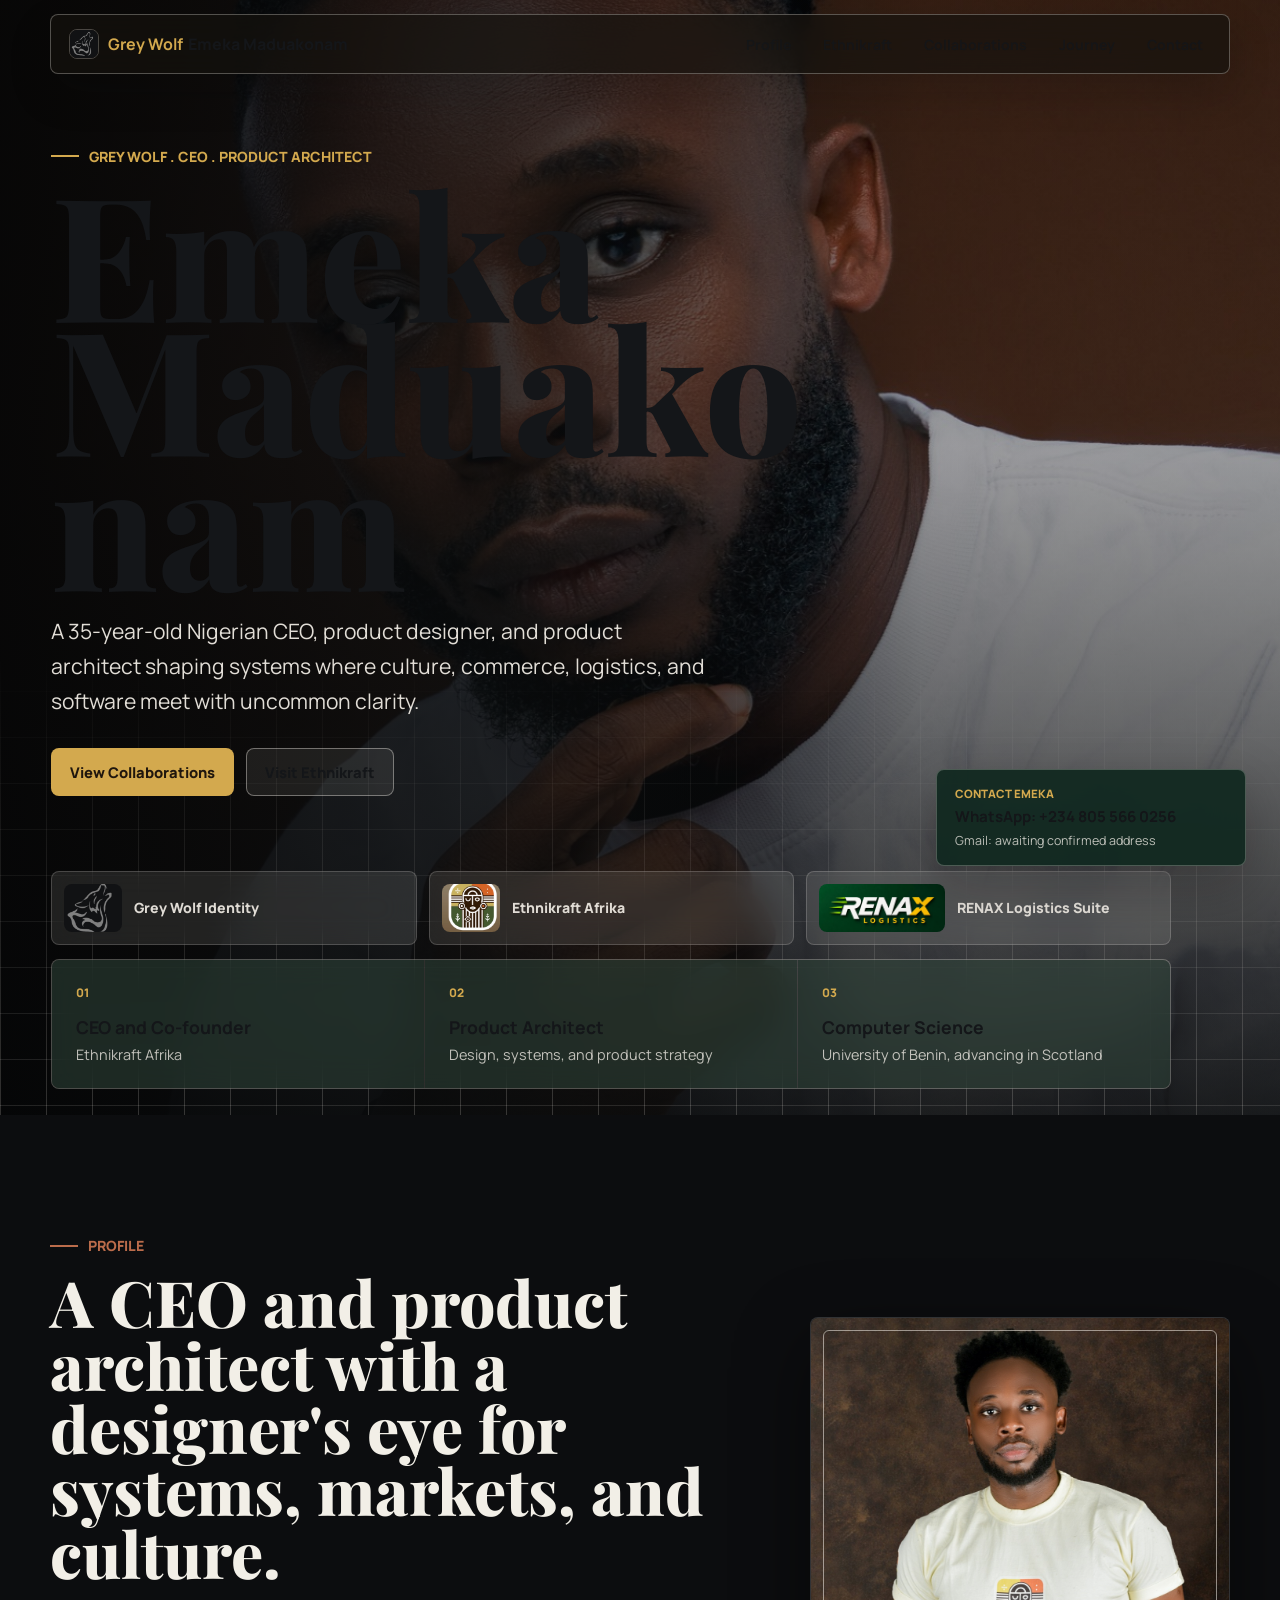
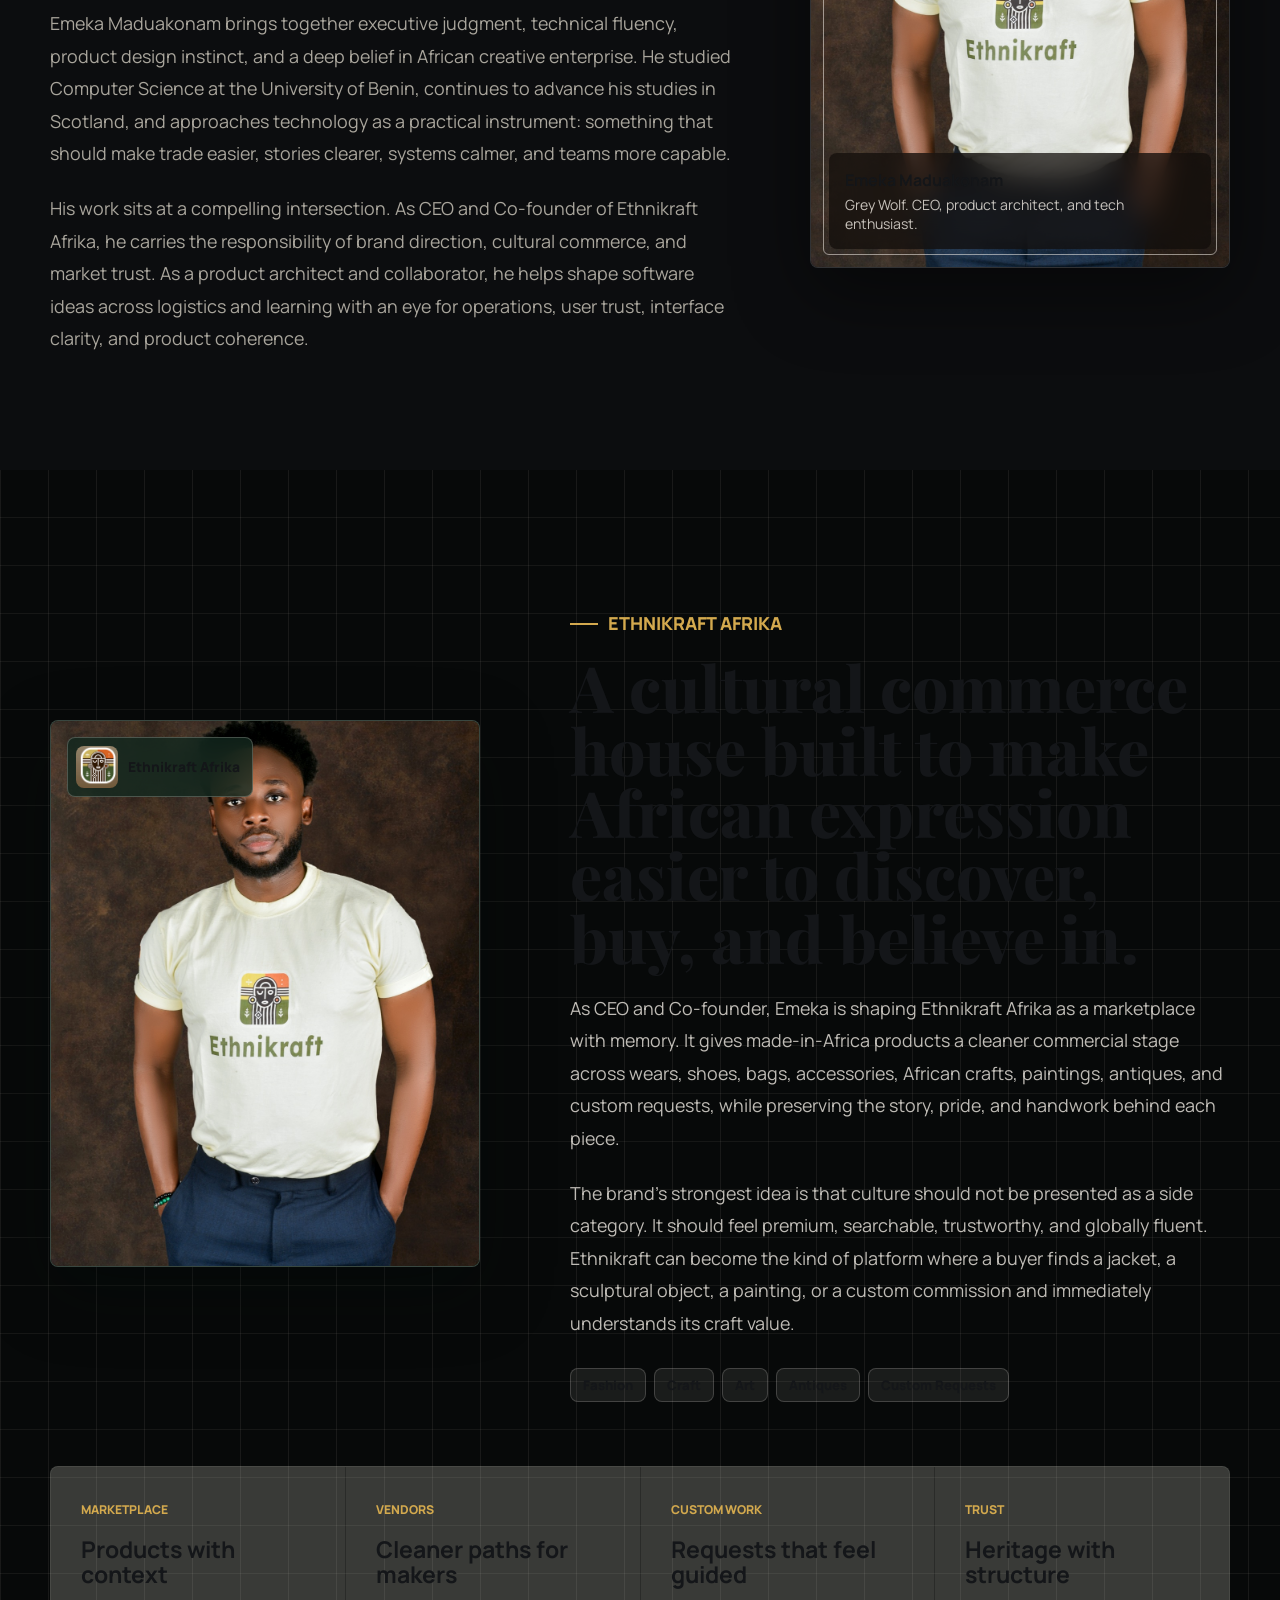
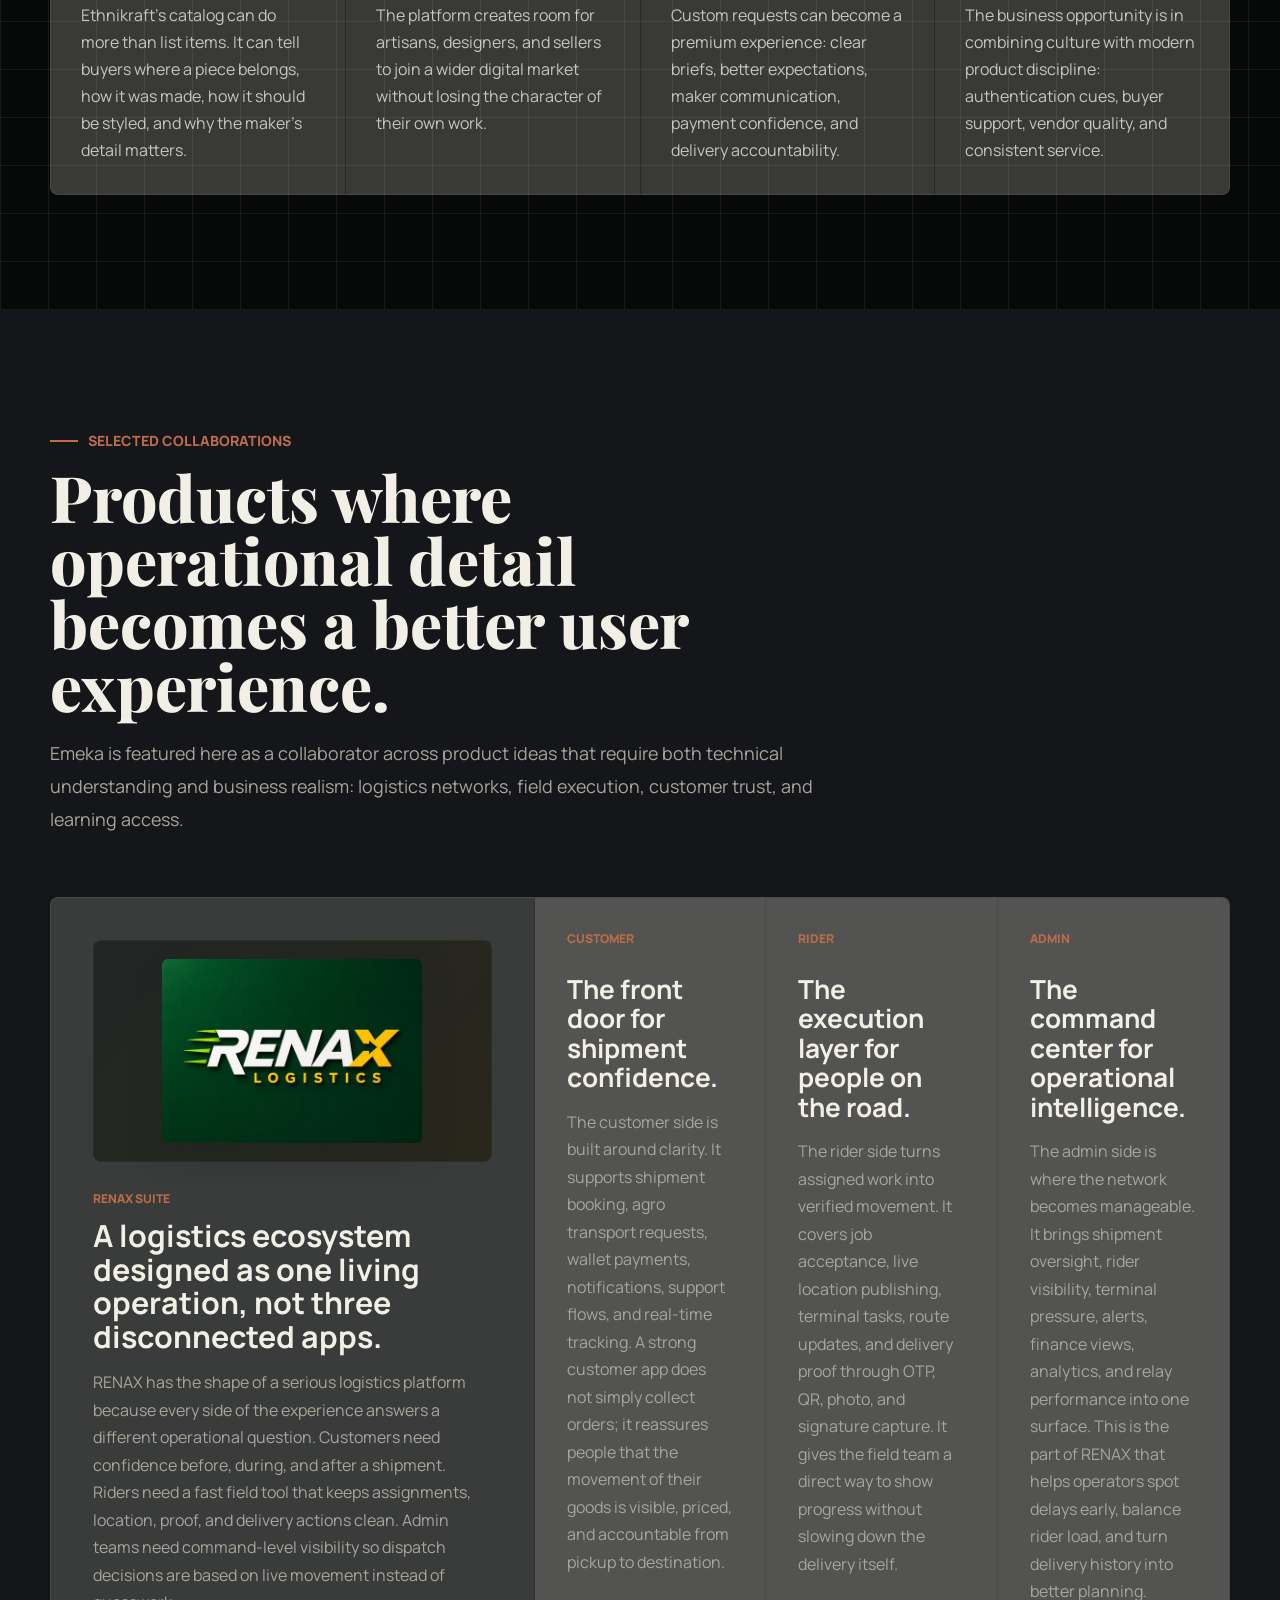
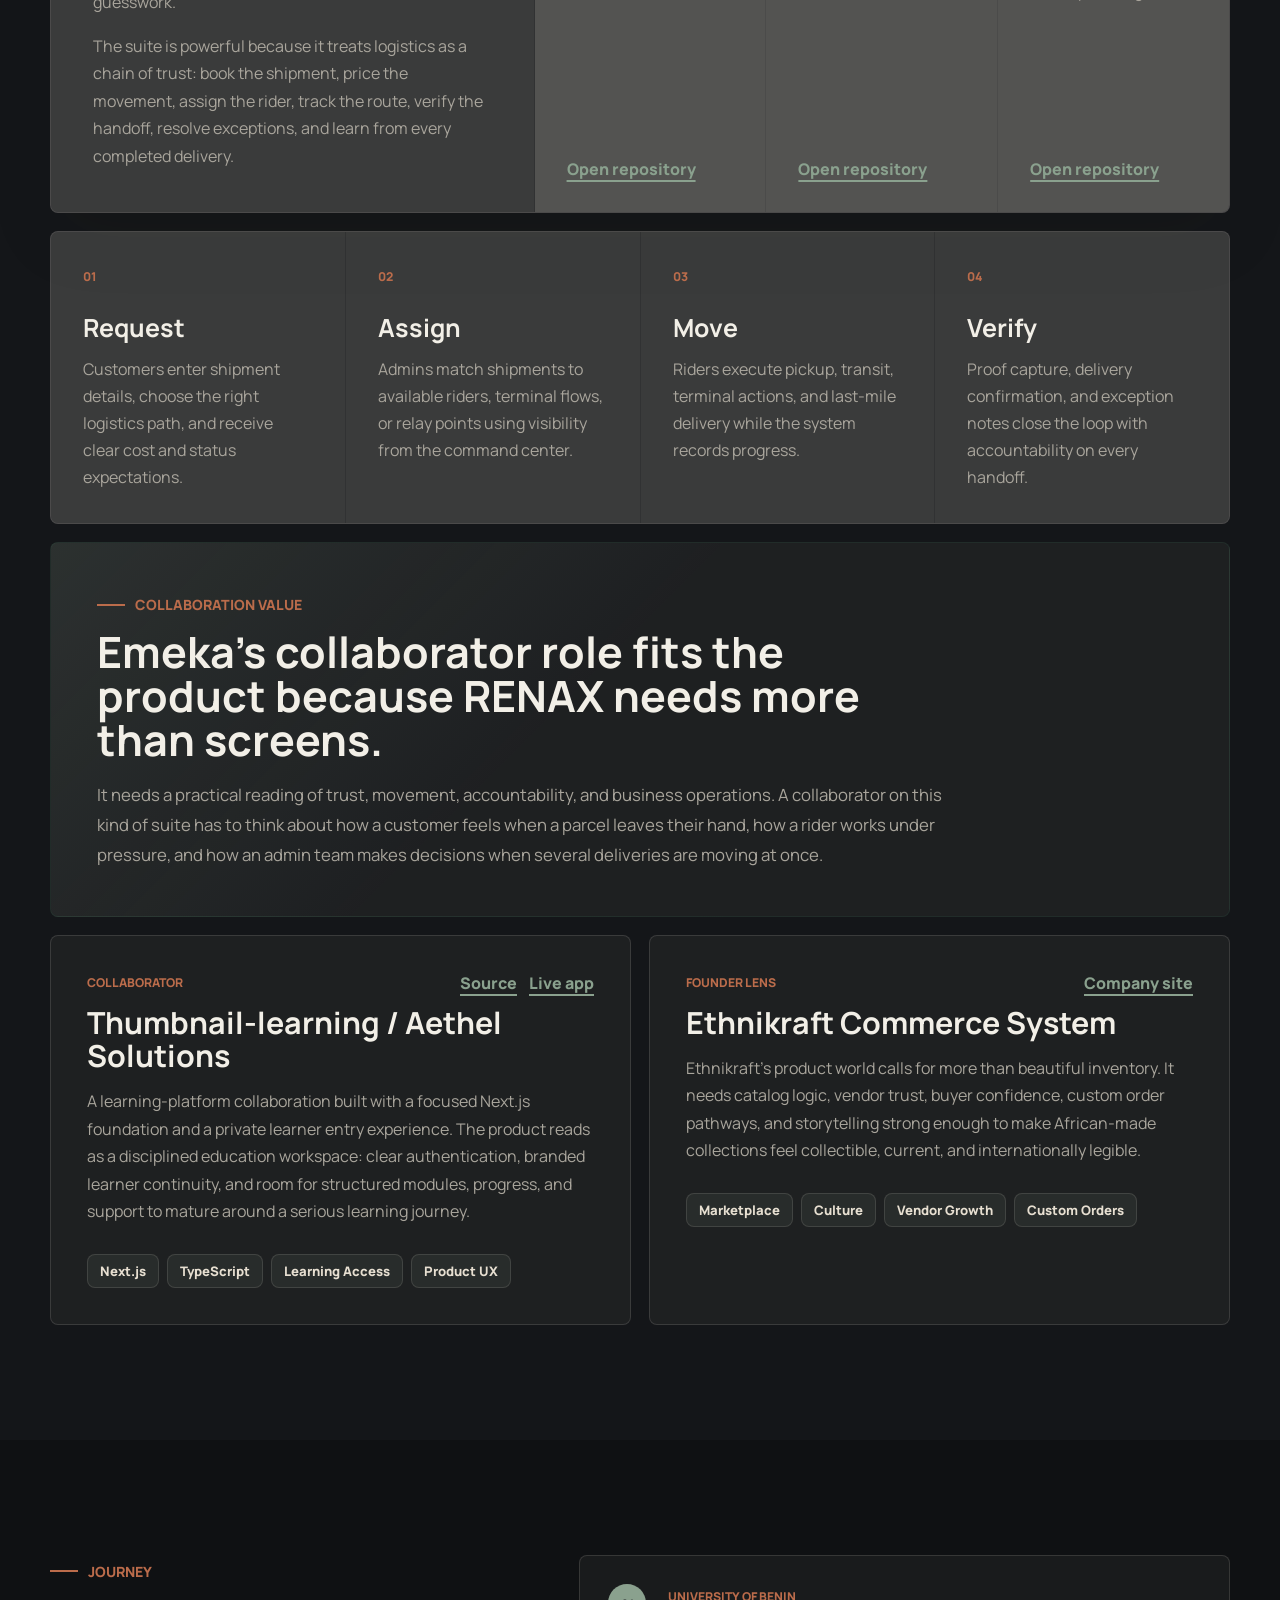
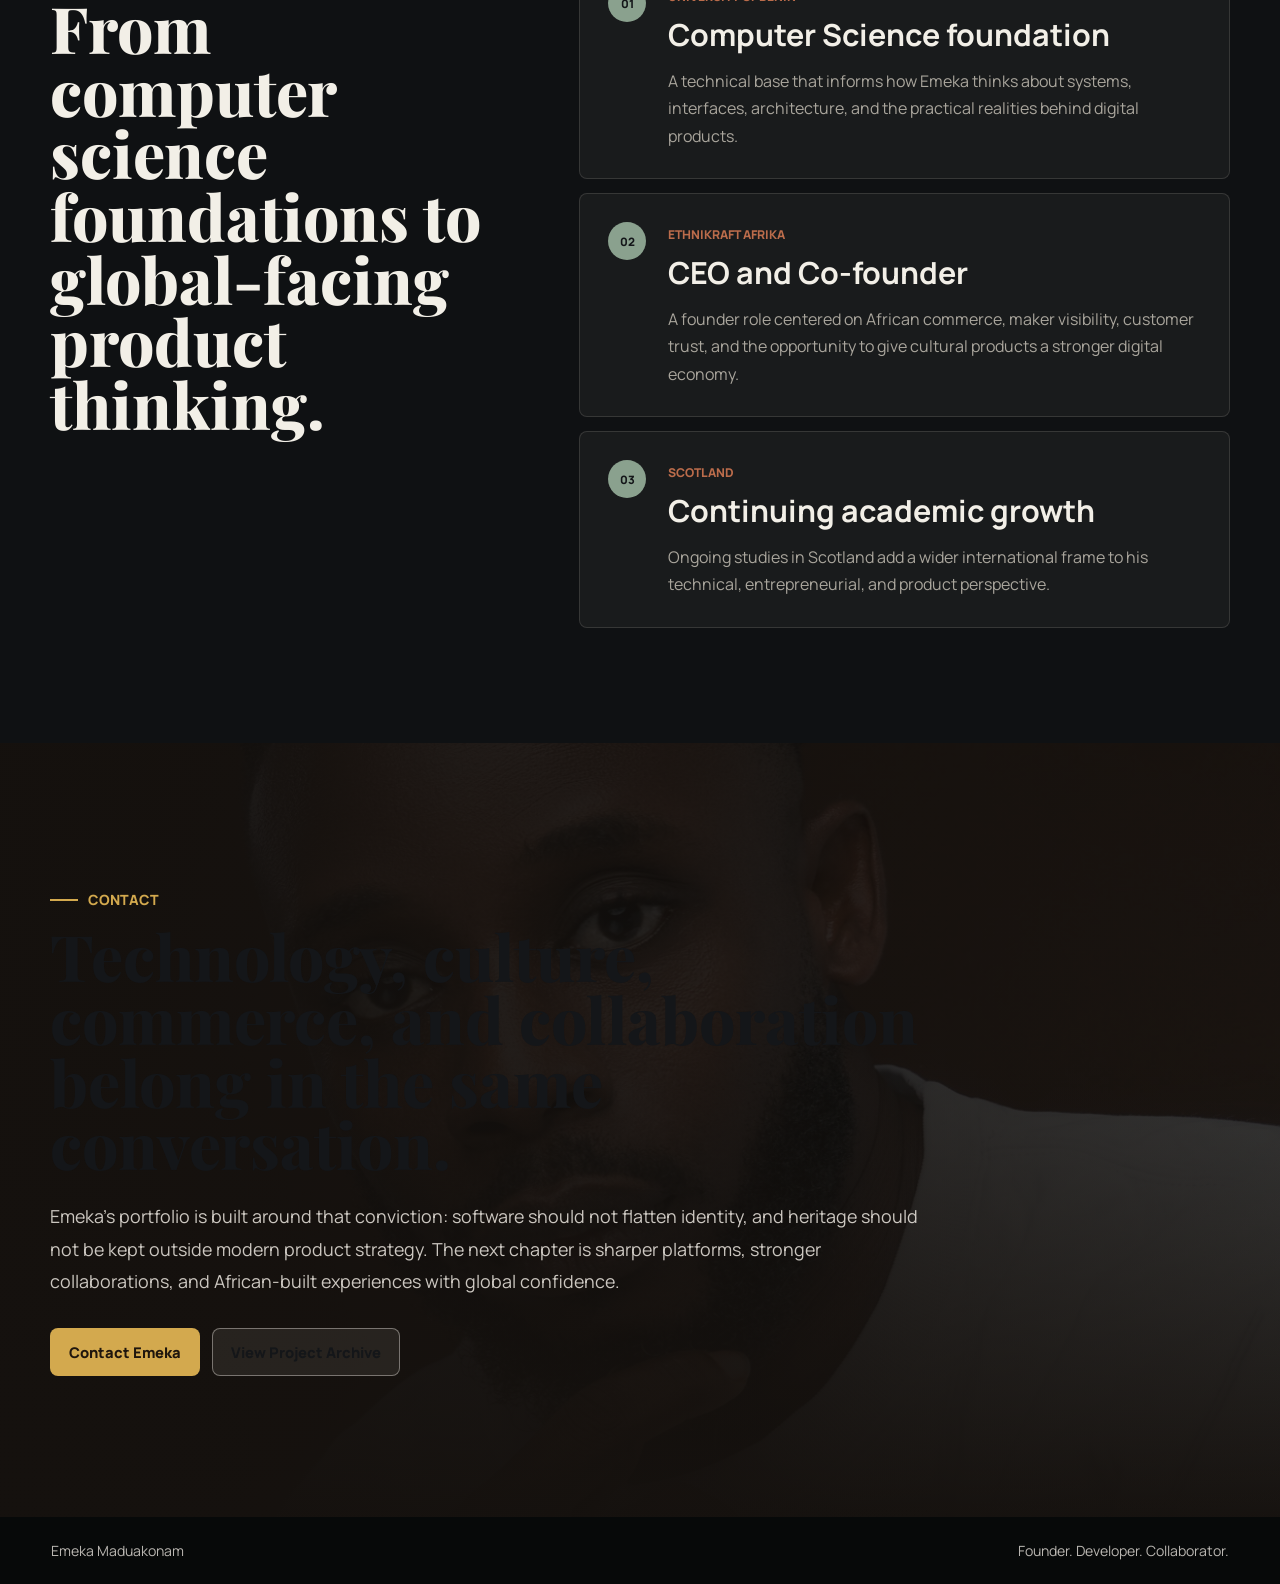
==== commit 33267918: "Refresh Grey Wolf identity and dark portfolio design" ====
--- a/index.html
+++ b/index.html
@@ -5,9 +5,9 @@
     <meta name="viewport" content="width=device-width, initial-scale=1.0" />
     <meta
       name="description"
-      content="Portfolio website for Emeka Maduakonam, CEO and Co-founder of Ethnikraft Afrika, developer, technologist, and collaborator on logistics and learning products."
+      content="Portfolio website for Emeka Maduakonam, also known as Grey Wolf: CEO and Co-founder of Ethnikraft Afrika, product designer, product architect, technologist, and collaborator."
     />
-    <title>Emeka Maduakonam | Founder, Developer, Collaborator</title>
+    <title>Grey Wolf | Emeka Maduakonam</title>
     <link rel="preconnect" href="https://fonts.googleapis.com" />
     <link rel="preconnect" href="https://fonts.gstatic.com" crossorigin />
     <link
@@ -21,9 +21,9 @@
 
     <header class="site-header" data-header>
       <a class="brand" href="#top" aria-label="Emeka Maduakonam home">
-        <img src="assets/ethnikraft-logo.jpg" alt="" />
-        <span>Emeka</span>
-        <strong>Maduakonam</strong>
+        <img src="assets/grey-wolf-logo.jpeg" alt="" />
+        <span>Grey Wolf</span>
+        <strong>Emeka Maduakonam</strong>
       </a>
 
       <button class="nav-toggle" type="button" aria-expanded="false" aria-controls="site-nav">
@@ -50,11 +50,12 @@
         <div class="hero-shade" aria-hidden="true"></div>
 
         <div class="hero-content reveal">
-          <p class="eyebrow">Founder . Developer . Cultural Commerce Builder</p>
+          <p class="eyebrow">Grey Wolf . CEO . Product Architect</p>
           <h1>Emeka Maduakonam</h1>
           <p class="hero-copy">
-            A 33-year-old Nigerian technologist shaping products where culture,
-            commerce, logistics, and software meet with uncommon clarity.
+            A 35-year-old Nigerian CEO, product designer, and product architect
+            shaping systems where culture, commerce, logistics, and software meet
+            with uncommon clarity.
           </p>
           <div class="hero-actions" aria-label="Portfolio shortcuts">
             <a class="button button-primary" href="#collaborations">View Collaborations</a>
@@ -67,6 +68,10 @@
         <div class="hero-bottom reveal">
           <div class="hero-brand-row" aria-label="Featured brands">
             <div>
+              <img src="assets/grey-wolf-logo.jpeg" alt="Grey Wolf logo" />
+              <span>Grey Wolf Identity</span>
+            </div>
+            <div>
               <img src="assets/ethnikraft-logo.jpg" alt="Ethnikraft Afrika logo" />
               <span>Ethnikraft Afrika</span>
             </div>
@@ -84,13 +89,13 @@
             </div>
             <div>
               <span>02</span>
+              <strong>Product Architect</strong>
+              <p>Design, systems, and product strategy</p>
+            </div>
+            <div>
+              <span>03</span>
               <strong>Computer Science</strong>
-              <p>University of Benin</p>
-            </div>
-            <div>
-              <span>03</span>
-              <strong>Advancing Studies</strong>
-              <p>Scotland</p>
+              <p>University of Benin, advancing in Scotland</p>
             </div>
           </div>
         </div>
@@ -100,29 +105,30 @@
         <div class="section-inner profile-grid">
           <div class="profile-copy reveal">
             <p class="eyebrow">Profile</p>
-            <h2>A founder with a developer's eye for systems and a curator's respect for culture.</h2>
-            <p>
-              Emeka Maduakonam brings together technical fluency, product instinct,
-              and a deep belief in African creative enterprise. He studied Computer
-              Science at the University of Benin, continues to advance his studies in
-              Scotland, and approaches technology as a practical instrument: something
-              that should make trade easier, stories clearer, and teams more capable.
-            </p>
-            <p>
-              His work sits at a compelling intersection. On one side is Ethnikraft
-              Afrika, a cultural commerce venture built to give African fashion,
-              craft, art, and heritage objects a sharper digital presence. On the
-              other side are software collaborations across logistics and learning,
-              where he contributes as a thoughtful collaborator with an eye for
-              operations, user trust, and product coherence.
+            <h2>A CEO and product architect with a designer's eye for systems, markets, and culture.</h2>
+            <p>
+              Emeka Maduakonam brings together executive judgment, technical fluency,
+              product design instinct, and a deep belief in African creative
+              enterprise. He studied Computer Science at the University of Benin,
+              continues to advance his studies in Scotland, and approaches technology
+              as a practical instrument: something that should make trade easier,
+              stories clearer, systems calmer, and teams more capable.
+            </p>
+            <p>
+              His work sits at a compelling intersection. As CEO and Co-founder of
+              Ethnikraft Afrika, he carries the responsibility of brand direction,
+              cultural commerce, and market trust. As a product architect and
+              collaborator, he helps shape software ideas across logistics and
+              learning with an eye for operations, user trust, interface clarity, and
+              product coherence.
             </p>
           </div>
 
           <figure class="portrait-frame reveal">
-            <img src="assets/emeka-founder.jpg" alt="Portrait of Emeka Maduakonam" />
+            <img src="assets/emeka-1.jpeg" alt="Portrait of Emeka Maduakonam wearing Ethnikraft" />
             <figcaption>
               <strong>Emeka Maduakonam</strong>
-              <span>Founder, developer, and tech enthusiast.</span>
+              <span>Grey Wolf. CEO, product architect, and tech enthusiast.</span>
             </figcaption>
           </figure>
         </div>
@@ -135,7 +141,7 @@
               <img src="assets/ethnikraft-logo.jpg" alt="Ethnikraft Afrika logo" />
               <span>Ethnikraft Afrika</span>
             </div>
-            <img src="assets/emeka-ethnikraft.jpg" alt="Emeka Maduakonam in Ethnikraft Afrika artwork" />
+            <img src="assets/emeka-1.jpeg" alt="Emeka Maduakonam representing Ethnikraft Afrika" />
           </div>
 
           <div class="ethnikraft-copy reveal">
--- a/styles.css
+++ b/styles.css
@@ -1,18 +1,18 @@
 :root {
-  color-scheme: light;
-  --ink: #17130f;
-  --muted: #6d665e;
-  --paper: #f8f2e9;
-  --paper-strong: #fffaf2;
-  --rust: #9b432a;
-  --rust-dark: #6d2d20;
-  --green: #315f46;
-  --green-dark: #10281f;
-  --gold: #dca83b;
-  --cream: #f4dfb8;
-  --blue: #24516a;
-  --line: rgba(23, 19, 15, 0.14);
-  --shadow: 0 22px 70px rgba(31, 22, 13, 0.18);
+  color-scheme: dark;
+  --ink: #f2efe7;
+  --muted: #a9a59c;
+  --paper: #0c0d0f;
+  --paper-strong: #141619;
+  --rust: #bb6c4b;
+  --rust-dark: #703321;
+  --green: #8aa18e;
+  --green-dark: #070909;
+  --gold: #d3a94e;
+  --cream: #e7dfd1;
+  --blue: #7d93a0;
+  --line: rgba(242, 239, 231, 0.13);
+  --shadow: 0 24px 76px rgba(0, 0, 0, 0.45);
   --header-height: 76px;
   font-family: "Manrope", system-ui, -apple-system, BlinkMacSystemFont, "Segoe UI", sans-serif;
   background: var(--paper);
@@ -39,14 +39,30 @@
   max-width: 100%;
   overflow-x: hidden;
   background:
-    linear-gradient(90deg, rgba(49, 95, 70, 0.045) 1px, transparent 1px),
-    linear-gradient(0deg, rgba(155, 67, 42, 0.035) 1px, transparent 1px),
+    linear-gradient(90deg, rgba(242, 239, 231, 0.055) 1px, transparent 1px),
+    linear-gradient(0deg, rgba(211, 169, 78, 0.045) 1px, transparent 1px),
     var(--paper);
   background-size: 42px 42px;
   color: var(--ink);
 }
 
+body::before {
+  position: fixed;
+  right: -120px;
+  bottom: 8vh;
+  z-index: 0;
+  width: min(560px, 72vw);
+  aspect-ratio: 1;
+  background: url("assets/grey-wolf-logo.jpeg") center / contain no-repeat;
+  content: "";
+  opacity: 0.055;
+  pointer-events: none;
+  filter: grayscale(1);
+}
+
 main {
+  position: relative;
+  z-index: 1;
   overflow-x: clip;
 }
 
@@ -135,8 +151,8 @@
 }
 
 .site-header.is-scrolled {
-  border-color: rgba(23, 19, 15, 0.16);
-  background: rgba(248, 242, 233, 0.88);
+  border-color: rgba(242, 239, 231, 0.16);
+  background: rgba(12, 13, 15, 0.9);
   color: var(--ink);
 }
 
@@ -162,7 +178,7 @@
 }
 
 .site-header.is-scrolled .brand span {
-  color: var(--rust);
+  color: var(--gold);
 }
 
 .brand strong {
@@ -260,8 +276,8 @@
   position: absolute;
   inset: 0;
   z-index: -3;
-  background-image: url("assets/emeka-ethnikraft.jpg");
-  background-position: 68% 44%;
+  background-image: url("assets/emeka-5.jpeg");
+  background-position: 68% 42%;
   background-size: cover;
   transform: scale(calc(1.05 + var(--hero-drift, 0) * 0.025));
   transition: transform 120ms linear;
@@ -272,8 +288,8 @@
   inset: 0;
   z-index: -2;
   background:
-    linear-gradient(90deg, rgba(10, 18, 14, 0.92) 0%, rgba(16, 40, 31, 0.76) 36%, rgba(16, 40, 31, 0.2) 70%),
-    linear-gradient(0deg, rgba(10, 9, 8, 0.74) 0%, rgba(10, 9, 8, 0.08) 58%);
+    linear-gradient(90deg, rgba(5, 6, 7, 0.94) 0%, rgba(10, 12, 13, 0.8) 38%, rgba(10, 12, 13, 0.32) 72%),
+    linear-gradient(0deg, rgba(5, 6, 7, 0.86) 0%, rgba(5, 6, 7, 0.08) 60%);
 }
 
 .hero::after {
@@ -352,7 +368,7 @@
 
 .hero-brand-row {
   display: grid;
-  grid-template-columns: 0.78fr 1.22fr;
+  grid-template-columns: repeat(3, minmax(0, 1fr));
   gap: 12px;
 }
 
@@ -375,7 +391,7 @@
   object-fit: cover;
 }
 
-.hero-brand-row div:nth-child(2) img {
+.hero-brand-row div:nth-child(3) img {
   width: 126px;
   object-position: center;
 }
@@ -707,7 +723,7 @@
 .renax-intro,
 .renax-panel,
 .project-card {
-  background: #fffaf4;
+  background: rgba(242, 239, 231, 0.045);
 }
 
 .renax-intro {
@@ -724,8 +740,8 @@
   border: 1px solid rgba(49, 95, 70, 0.18);
   border-radius: 8px;
   background:
-    linear-gradient(135deg, rgba(49, 95, 70, 0.12), rgba(220, 168, 59, 0.13)),
-    #f3ecdf;
+    linear-gradient(135deg, rgba(138, 161, 142, 0.14), rgba(211, 169, 78, 0.13)),
+    #101214;
 }
 
 .renax-logo-card img {
@@ -818,7 +834,7 @@
 .renax-system div {
   min-height: 230px;
   padding: clamp(22px, 2.6vw, 32px);
-  background: #f7efe3;
+  background: rgba(242, 239, 231, 0.045);
 }
 
 .renax-system span {
@@ -844,8 +860,8 @@
   border: 1px solid rgba(49, 95, 70, 0.2);
   border-radius: 8px;
   background:
-    linear-gradient(135deg, rgba(49, 95, 70, 0.13), transparent 44%),
-    #fffaf4;
+    linear-gradient(135deg, rgba(138, 161, 142, 0.13), transparent 44%),
+    rgba(242, 239, 231, 0.045);
 }
 
 .renax-note h3 {
@@ -913,13 +929,13 @@
 }
 
 .project-card .tags span {
-  border-color: rgba(23, 19, 15, 0.1);
-  background: rgba(49, 95, 70, 0.08);
-  color: var(--green-dark);
+  border-color: rgba(242, 239, 231, 0.12);
+  background: rgba(138, 161, 142, 0.1);
+  color: var(--cream);
 }
 
 .journey {
-  background: #f2eadf;
+  background: #0f1113;
 }
 
 .journey-grid {
@@ -941,7 +957,7 @@
   padding: 28px 30px 28px 88px;
   border: 1px solid var(--line);
   border-radius: 8px;
-  background: rgba(255, 250, 244, 0.74);
+  background: rgba(242, 239, 231, 0.045);
 }
 
 .timeline article::before {
@@ -974,14 +990,14 @@
   padding: clamp(90px, 11vw, 150px) 0;
   overflow: hidden;
   color: var(--paper-strong);
-  background: #15110e;
+  background: #070909;
 }
 
 .closing-bg {
   position: absolute;
   inset: 0;
-  background-image: url("assets/emeka-founder.jpg");
-  background-position: 50% 35%;
+  background-image: url("assets/emeka-5.jpeg");
+  background-position: 50% 34%;
   background-size: cover;
   opacity: 0.28;
   filter: saturate(0.75);
@@ -1010,11 +1026,13 @@
 }
 
 .site-footer {
+  position: relative;
+  z-index: 1;
   display: flex;
   justify-content: space-between;
   gap: 16px;
   padding: 24px clamp(18px, 4vw, 58px);
-  background: #15110e;
+  background: #070909;
   color: rgba(255, 250, 242, 0.72);
   font-size: 0.88rem;
 }
@@ -1069,8 +1087,8 @@
   padding: calc(var(--header-height) + 86px) 0 clamp(70px, 8vw, 116px);
   overflow: hidden;
   background:
-    linear-gradient(90deg, rgba(16, 40, 31, 0.94), rgba(49, 95, 70, 0.72)),
-    url("assets/emeka-ethnikraft.jpg");
+    linear-gradient(90deg, rgba(7, 9, 9, 0.96), rgba(15, 17, 19, 0.76)),
+    url("assets/emeka-5.jpeg");
   background-position: center;
   background-size: cover;
   color: var(--paper-strong);
@@ -1216,7 +1234,7 @@
   padding: 26px;
   border: 1px solid var(--line);
   border-radius: 8px;
-  background: #fffaf4;
+  background: rgba(242, 239, 231, 0.045);
 }
 
 .contact-purpose-grid span {
@@ -1238,7 +1256,7 @@
 
 .message-template {
   padding: clamp(70px, 8vw, 118px) 0;
-  background: #15110e;
+  background: #070909;
   color: var(--paper-strong);
 }
 
@@ -1541,7 +1559,7 @@
     height: 44px;
   }
 
-  .hero-brand-row div:nth-child(2) img {
+  .hero-brand-row div:nth-child(3) img {
     width: 106px;
     height: 44px;
   }
@@ -1853,7 +1871,7 @@
     gap: 8px;
   }
 
-  .hero-brand-row div:nth-child(2) img {
+  .hero-brand-row div:nth-child(3) img {
     width: min(146px, 100%);
   }
 
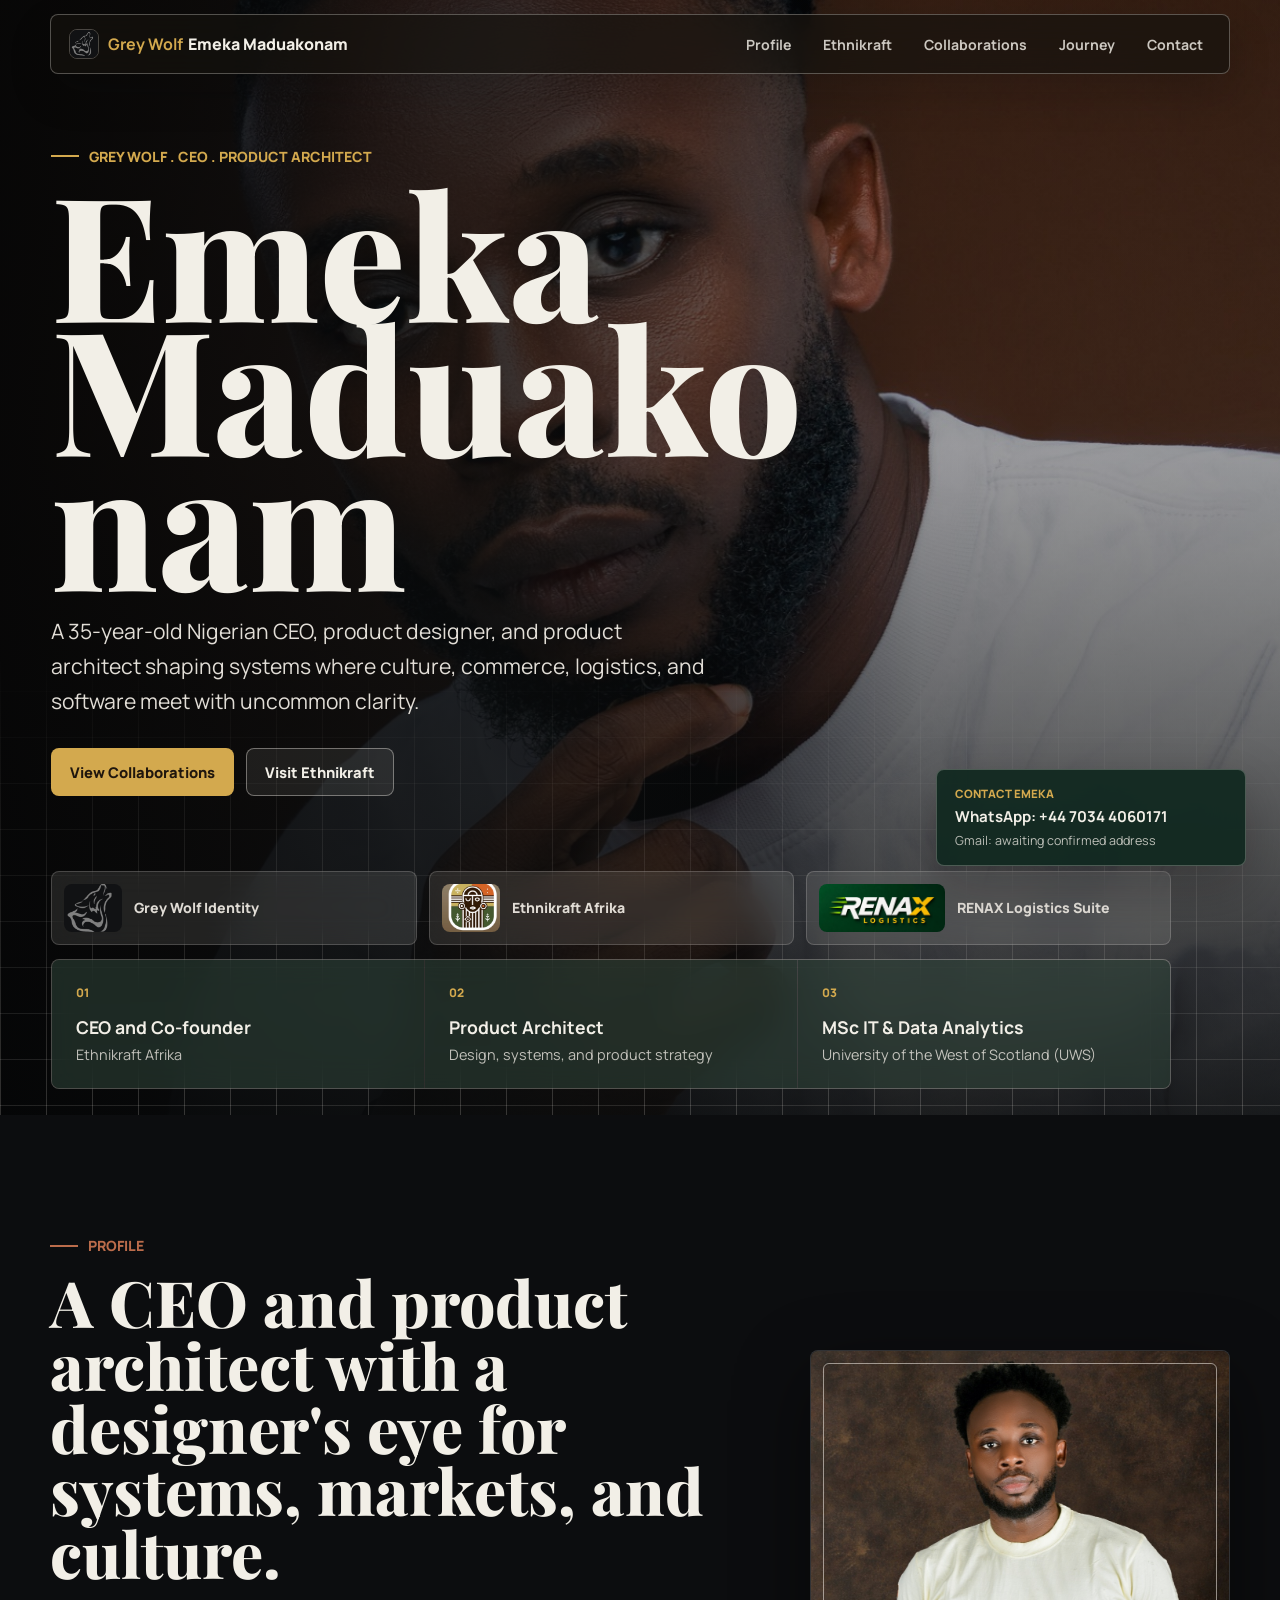
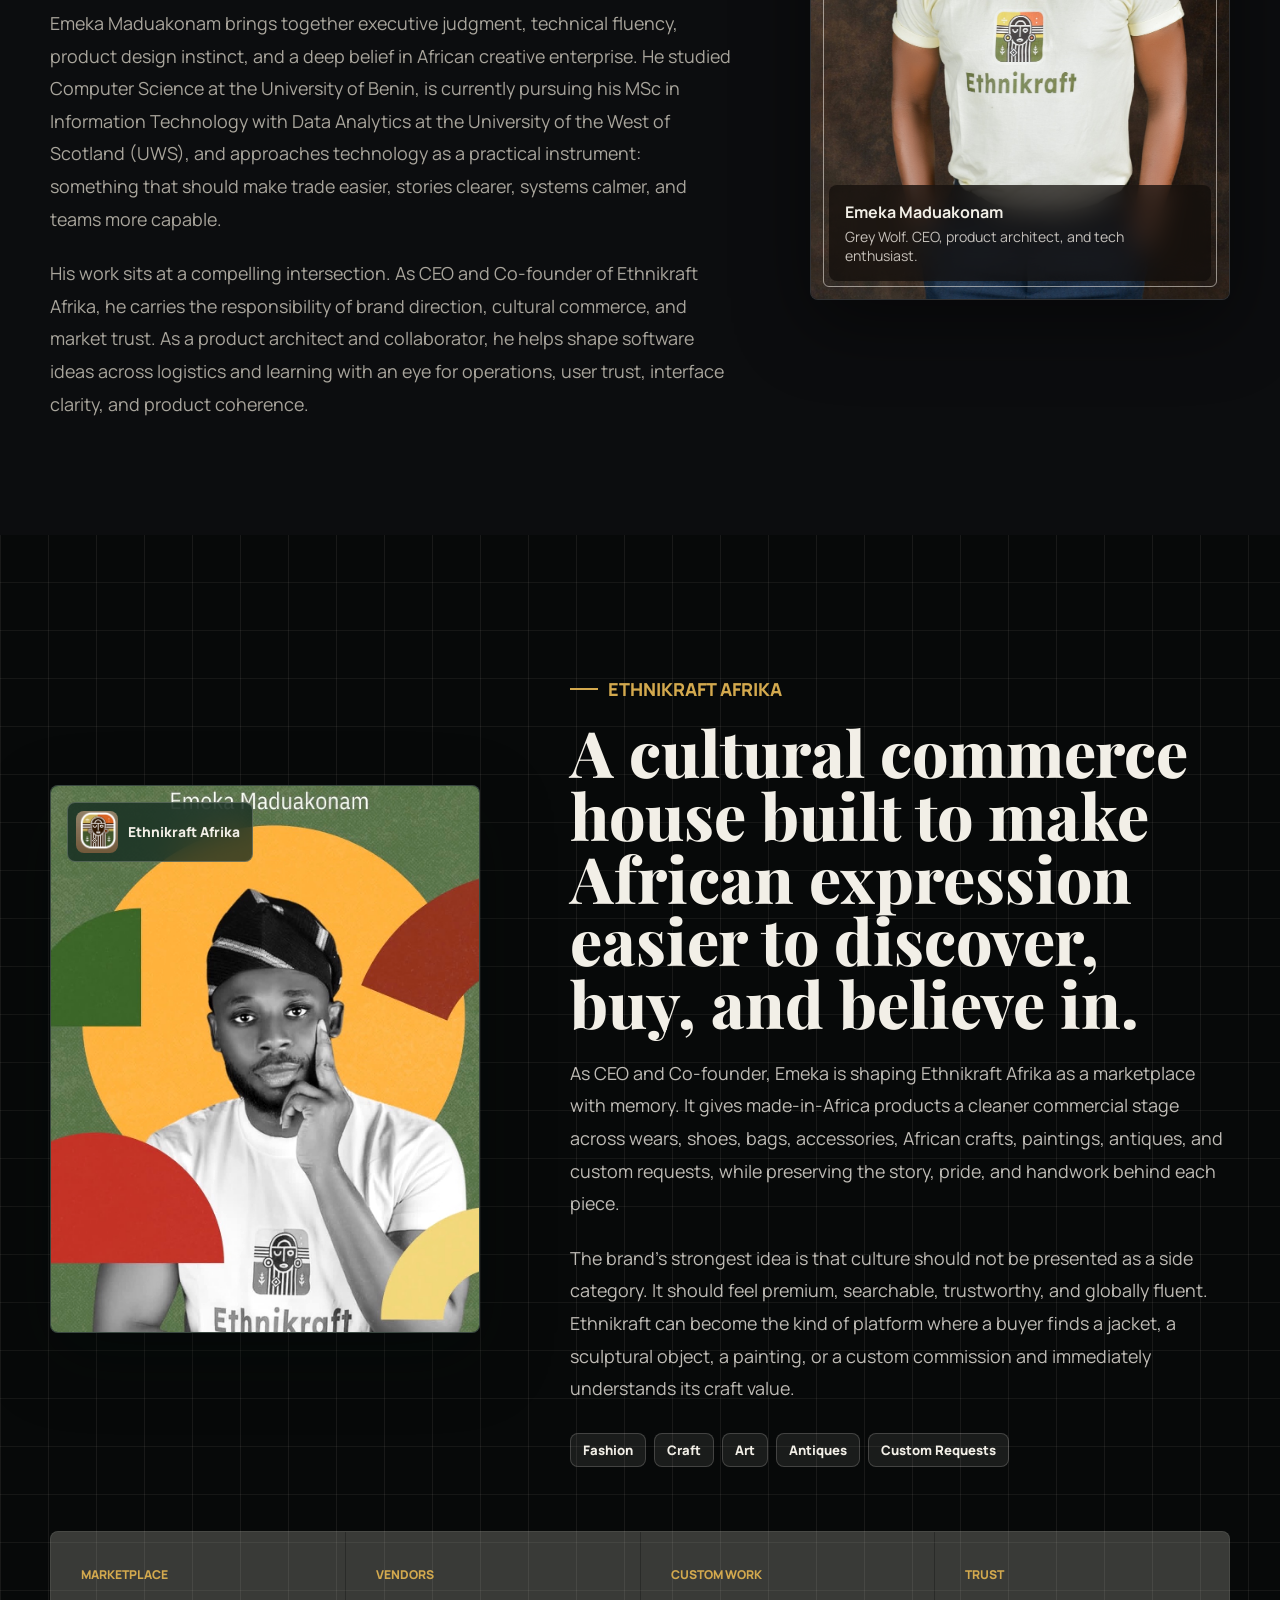
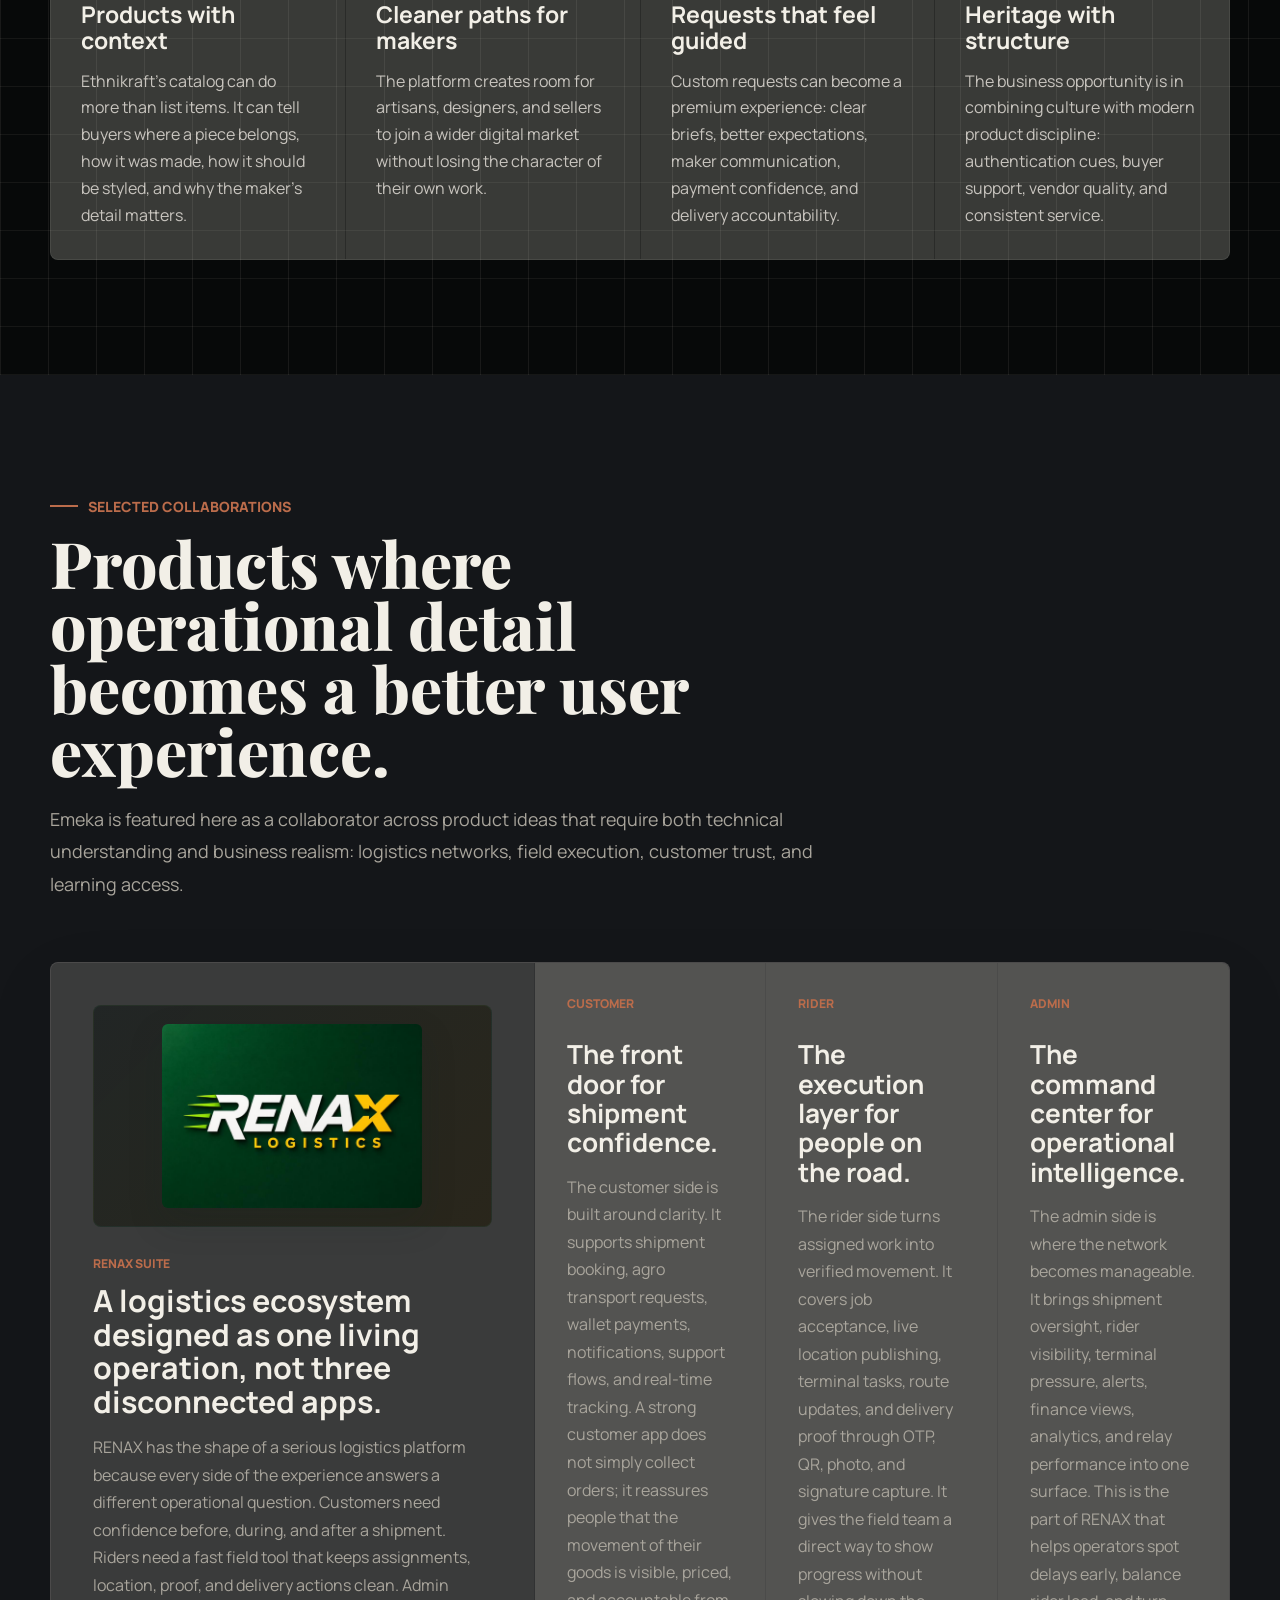
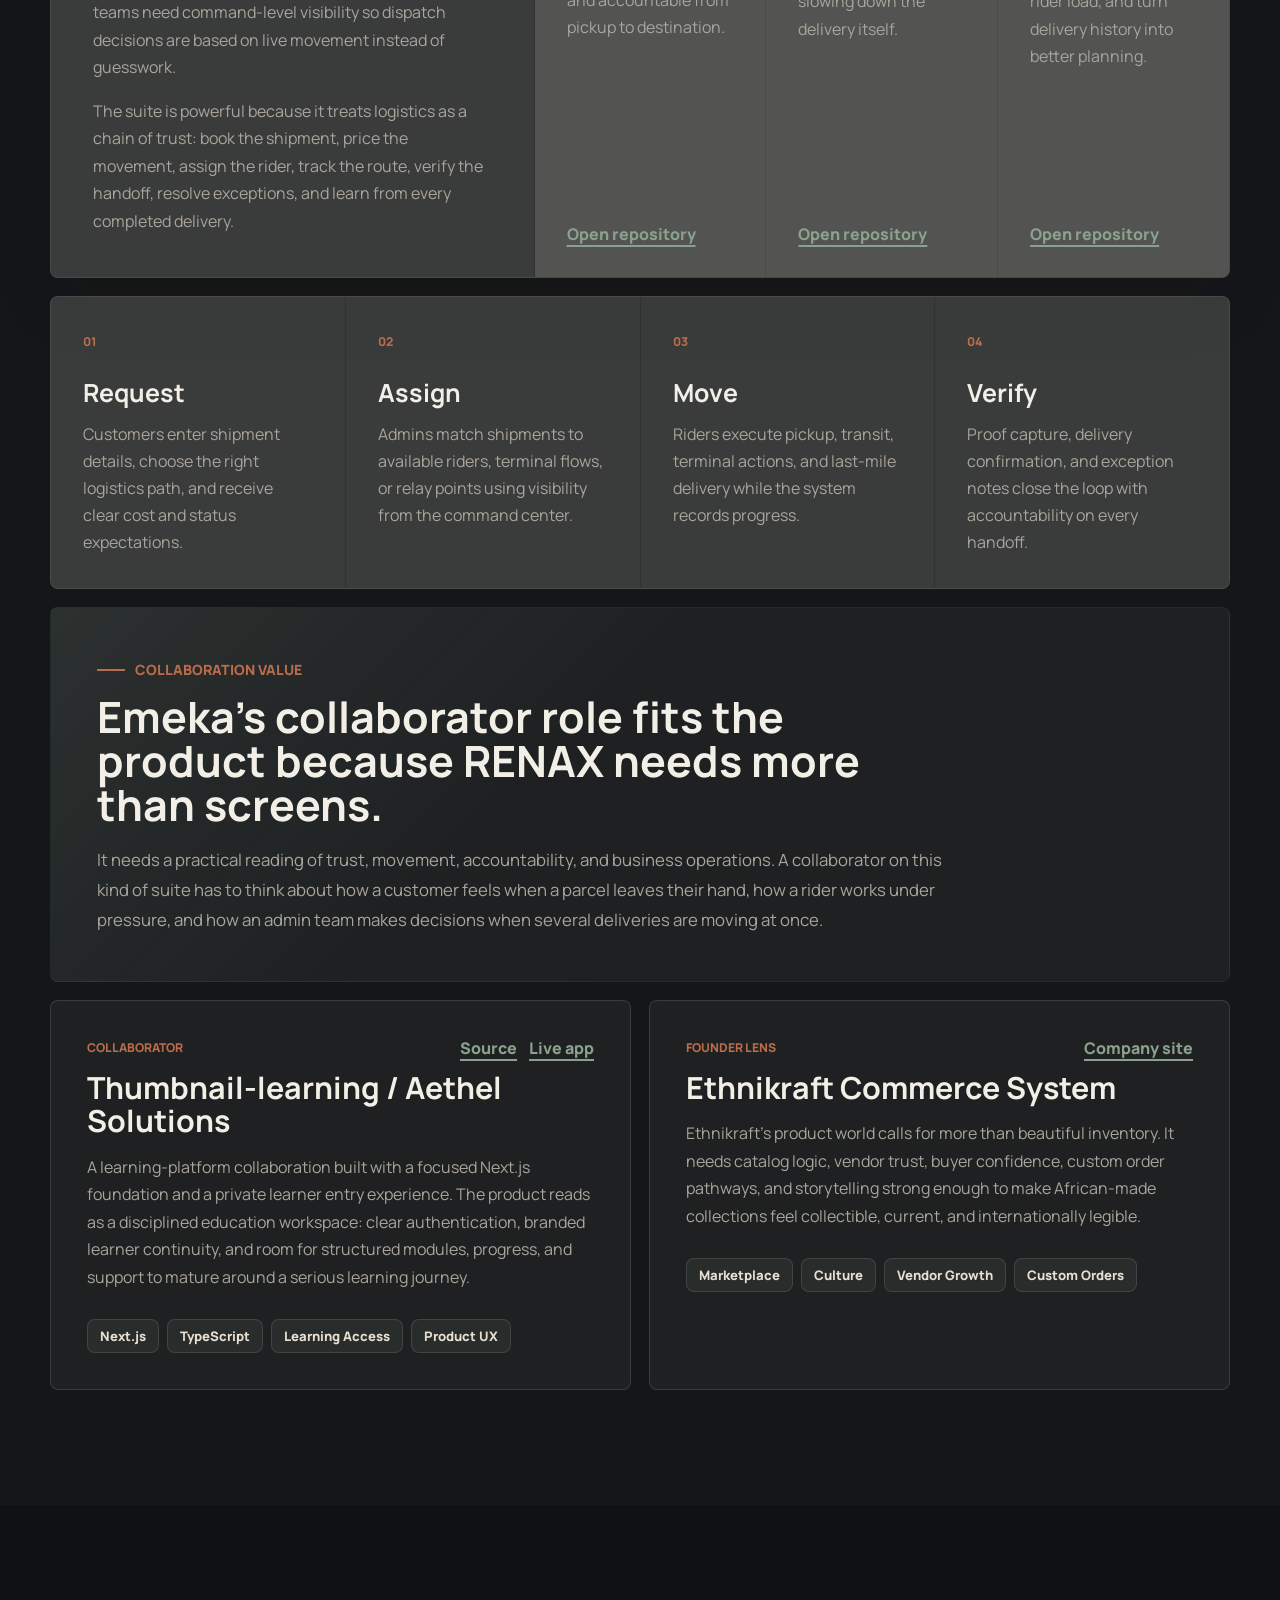
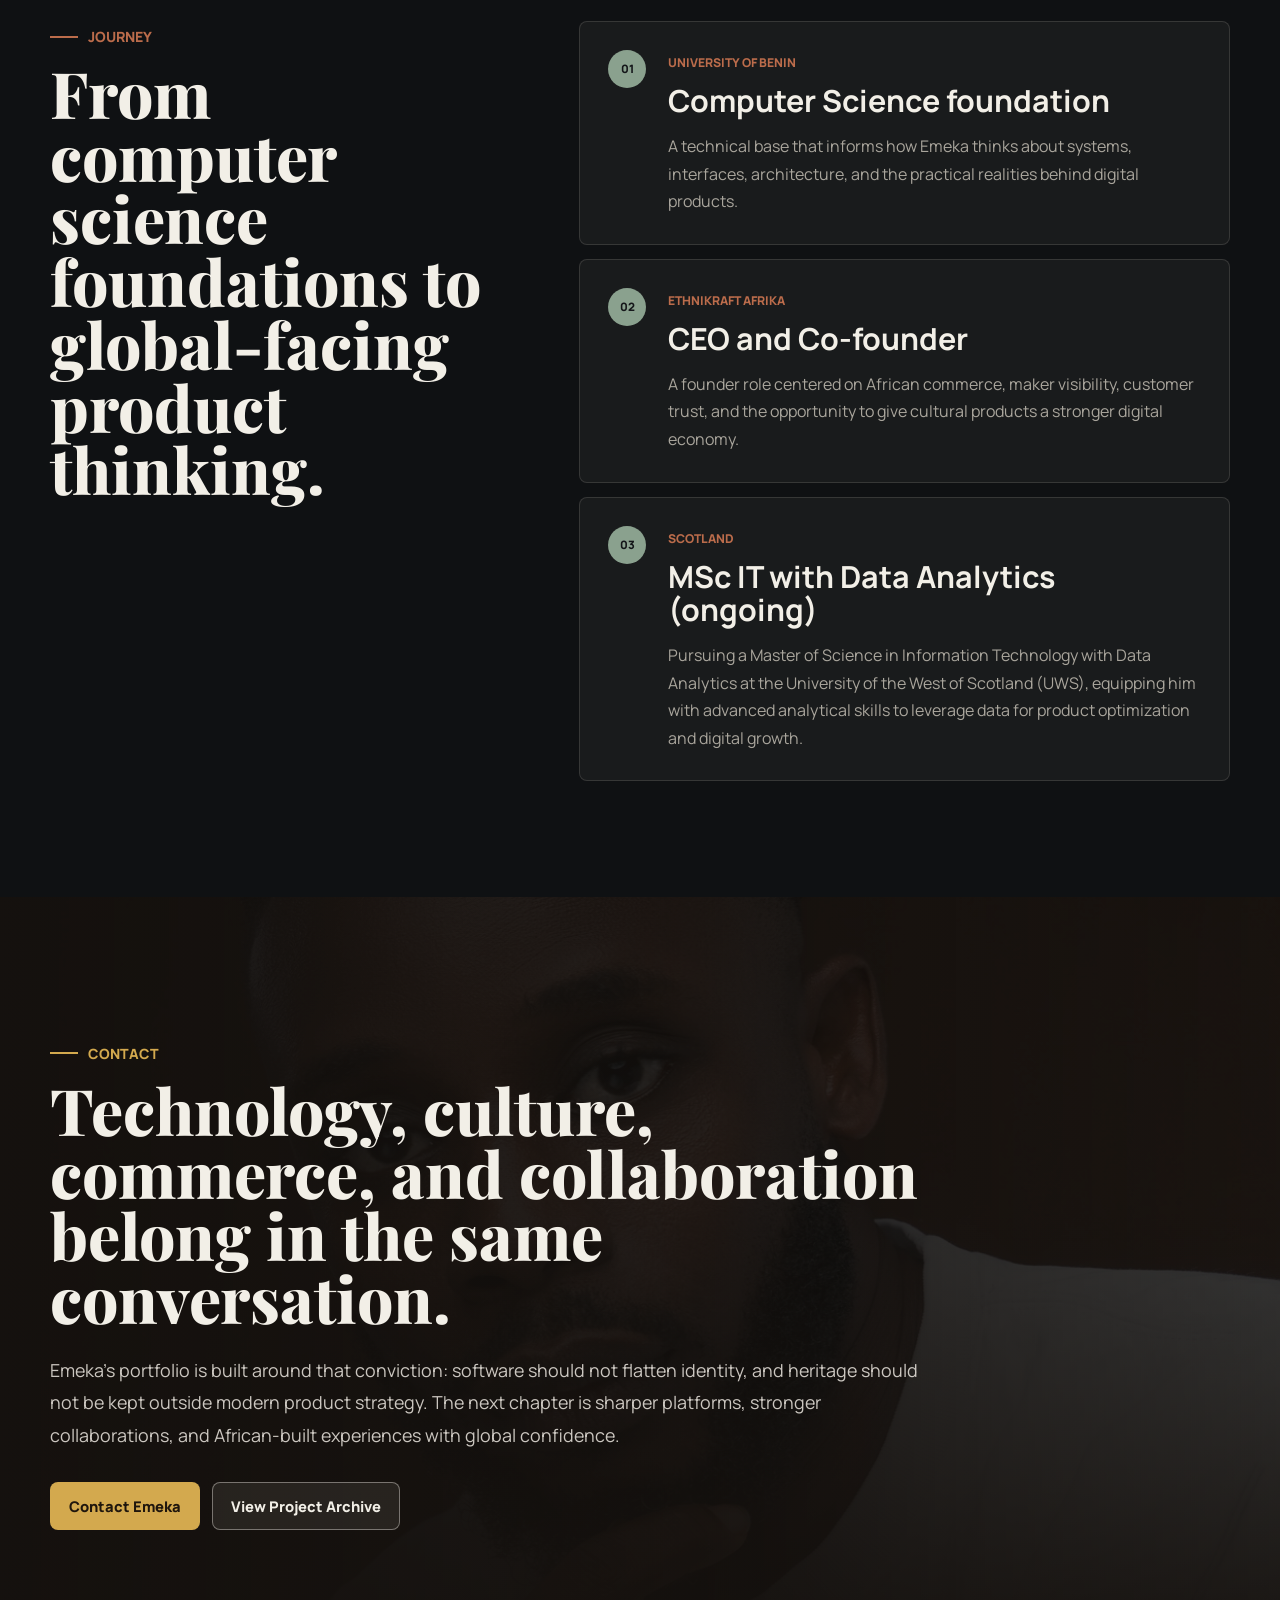
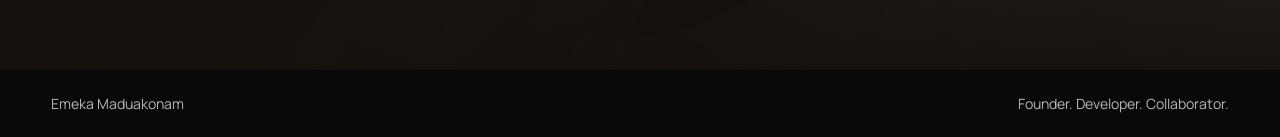
==== commit fe3de971: "fix: update WhatsApp number, replace repetitive image, and update MSc program details" ====
--- a/index.html
+++ b/index.html
@@ -94,8 +94,8 @@
             </div>
             <div>
               <span>03</span>
-              <strong>Computer Science</strong>
-              <p>University of Benin, advancing in Scotland</p>
+              <strong>MSc IT &amp; Data Analytics</strong>
+              <p>University of the West of Scotland (UWS)</p>
             </div>
           </div>
         </div>
@@ -110,7 +110,8 @@
               Emeka Maduakonam brings together executive judgment, technical fluency,
               product design instinct, and a deep belief in African creative
               enterprise. He studied Computer Science at the University of Benin,
-              continues to advance his studies in Scotland, and approaches technology
+              is currently pursuing his MSc in Information Technology with Data Analytics
+              at the University of the West of Scotland (UWS), and approaches technology
               as a practical instrument: something that should make trade easier,
               stories clearer, systems calmer, and teams more capable.
             </p>
@@ -141,7 +142,7 @@
               <img src="assets/ethnikraft-logo.jpg" alt="Ethnikraft Afrika logo" />
               <span>Ethnikraft Afrika</span>
             </div>
-            <img src="assets/emeka-1.jpeg" alt="Emeka Maduakonam representing Ethnikraft Afrika" />
+            <img src="assets/emeka-2.jpg" alt="Emeka Maduakonam representing Ethnikraft Afrika" />
           </div>
 
           <div class="ethnikraft-copy reveal">
@@ -409,10 +410,9 @@
             </article>
             <article>
               <span>Scotland</span>
-              <h3>Continuing academic growth</h3>
-              <p>
-                Ongoing studies in Scotland add a wider international frame to his
-                technical, entrepreneurial, and product perspective.
+              <h3>MSc IT with Data Analytics (ongoing)</h3>
+              <p>
+                Pursuing a Master of Science in Information Technology with Data Analytics at the University of the West of Scotland (UWS), equipping him with advanced analytical skills to leverage data for product optimization and digital growth.
               </p>
             </article>
           </div>
@@ -442,7 +442,7 @@
 
     <a class="contact-popout" href="contact.html" aria-label="Open Emeka Maduakonam contact page">
       <span class="contact-popout-kicker">Contact Emeka</span>
-      <strong>WhatsApp: +234 805 566 0256</strong>
+      <strong>WhatsApp: +44 7034 4060171</strong>
       <small>Gmail: awaiting confirmed address</small>
     </a>
 
--- a/styles.css
+++ b/styles.css
@@ -143,7 +143,7 @@
   border: 1px solid rgba(255, 250, 242, 0.28);
   border-radius: 8px;
   background: rgba(22, 18, 14, 0.68);
-  color: var(--paper-strong);
+  color: var(--ink);
   box-shadow: 0 18px 42px rgba(11, 10, 8, 0.2);
   backdrop-filter: blur(18px);
   transform: translateX(-50%);
@@ -269,7 +269,7 @@
   padding: calc(var(--header-height) + 64px) clamp(18px, 4vw, 64px) 26px;
   overflow: hidden;
   isolation: isolate;
-  color: var(--paper-strong);
+  color: var(--ink);
 }
 
 .hero-image {
@@ -427,7 +427,7 @@
 .button-secondary {
   border-color: rgba(255, 250, 242, 0.38);
   background: rgba(255, 250, 242, 0.08);
-  color: var(--paper-strong);
+  color: var(--ink);
 }
 
 .profile .button-secondary,
@@ -464,7 +464,7 @@
 
 .hero-facts strong {
   display: block;
-  color: var(--paper-strong);
+  color: var(--ink);
   font-size: clamp(1rem, 0.94rem + 0.2vw, 1.12rem);
 }
 
@@ -556,7 +556,7 @@
   padding: 16px;
   border-radius: 8px;
   background: rgba(17, 13, 10, 0.72);
-  color: var(--paper-strong);
+  color: var(--ink);
   backdrop-filter: blur(14px);
 }
 
@@ -579,7 +579,7 @@
     linear-gradient(0deg, rgba(255, 250, 242, 0.06) 1px, transparent 1px),
     var(--green-dark);
   background-size: 48px 48px;
-  color: var(--paper-strong);
+  color: var(--ink);
 }
 
 .ethnikraft-grid {
@@ -612,7 +612,7 @@
   border: 1px solid rgba(255, 250, 242, 0.22);
   border-radius: 8px;
   background: rgba(16, 40, 31, 0.76);
-  color: var(--paper-strong);
+  color: var(--ink);
   font-size: 0.86rem;
   font-weight: 900;
   backdrop-filter: blur(16px);
@@ -646,15 +646,15 @@
 }
 
 .category-strip span,
-.tags span {
-  display: inline-flex;
-  align-items: center;
-  min-height: 34px;
-  padding: 0 12px;
-  border: 1px solid rgba(255, 250, 242, 0.18);
-  border-radius: 8px;
-  background: rgba(255, 250, 242, 0.08);
-  color: var(--paper-strong);
+  .tags span {
+    display: inline-flex;
+    align-items: center;
+    min-height: 34px;
+    padding: 0 12px;
+    border: 1px solid rgba(255, 250, 242, 0.18);
+    border-radius: 8px;
+    background: rgba(255, 250, 242, 0.08);
+    color: var(--ink);
   font-size: 0.82rem;
   font-weight: 800;
 }
@@ -685,7 +685,7 @@
 
 .ethnikraft-deep-dive h3 {
   margin-top: 18px;
-  color: var(--paper-strong);
+  color: var(--ink);
   font-size: clamp(1.18rem, 1rem + 0.55vw, 1.52rem);
   line-height: 1.12;
 }
@@ -989,7 +989,7 @@
   min-height: 74svh;
   padding: clamp(90px, 11vw, 150px) 0;
   overflow: hidden;
-  color: var(--paper-strong);
+  color: var(--ink);
   background: #070909;
 }
 
@@ -1049,7 +1049,7 @@
   border: 1px solid rgba(255, 250, 242, 0.24);
   border-radius: 8px;
   background: rgba(16, 40, 31, 0.92);
-  color: var(--paper-strong);
+  color: var(--ink);
   box-shadow: 0 20px 54px rgba(10, 8, 6, 0.28);
   backdrop-filter: blur(18px);
   transform: translateY(0);
@@ -1091,7 +1091,7 @@
     url("assets/emeka-5.jpeg");
   background-position: center;
   background-size: cover;
-  color: var(--paper-strong);
+  color: var(--ink);
 }
 
 .contact-hero::after {
@@ -1257,7 +1257,7 @@
 .message-template {
   padding: clamp(70px, 8vw, 118px) 0;
   background: #070909;
-  color: var(--paper-strong);
+  color: var(--ink);
 }
 
 .message-template-grid {
@@ -1339,7 +1339,7 @@
     background:
       linear-gradient(135deg, rgba(220, 168, 59, 0.08), transparent 44%),
       rgba(22, 18, 14, 0.96);
-    color: var(--paper-strong);
+    color: var(--ink);
     box-shadow: 0 24px 70px rgba(10, 8, 6, 0.35);
     backdrop-filter: blur(18px);
     transform: translate3d(18px, -8px, 0) scale(0.98);
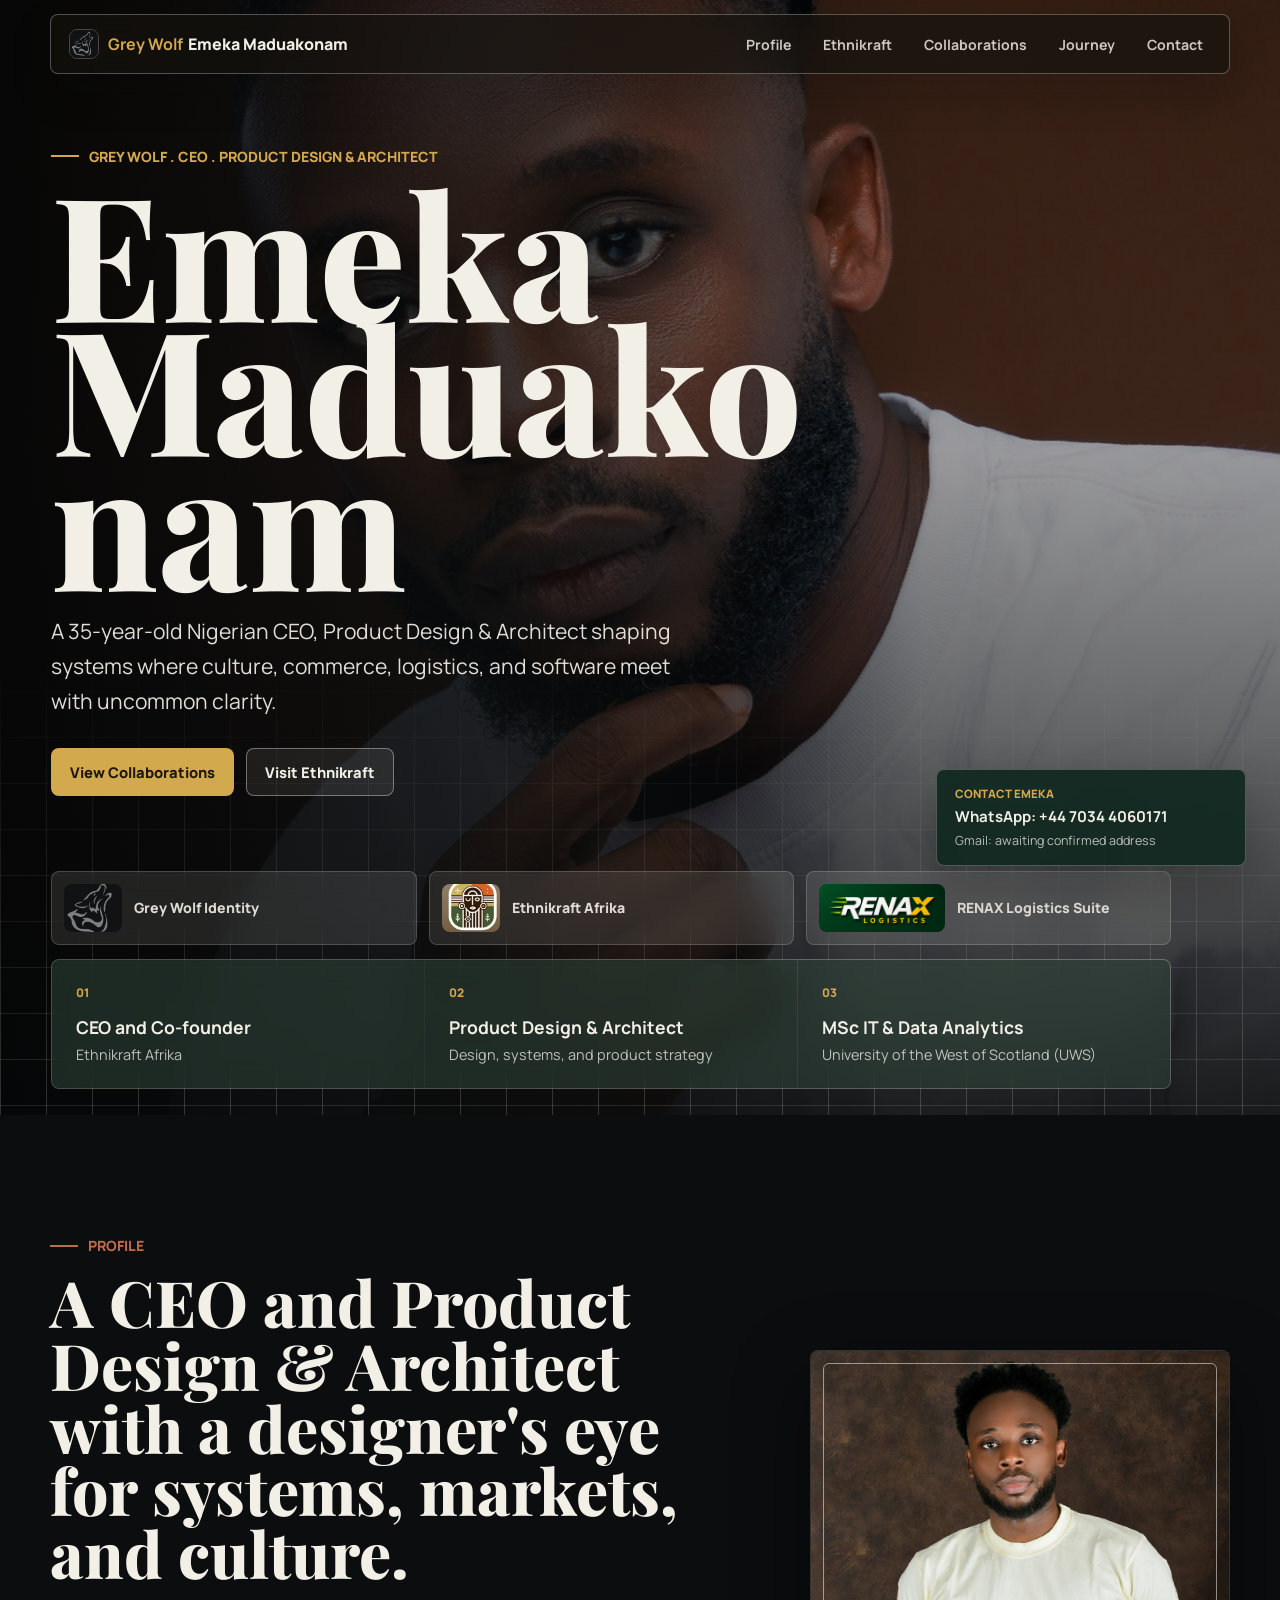
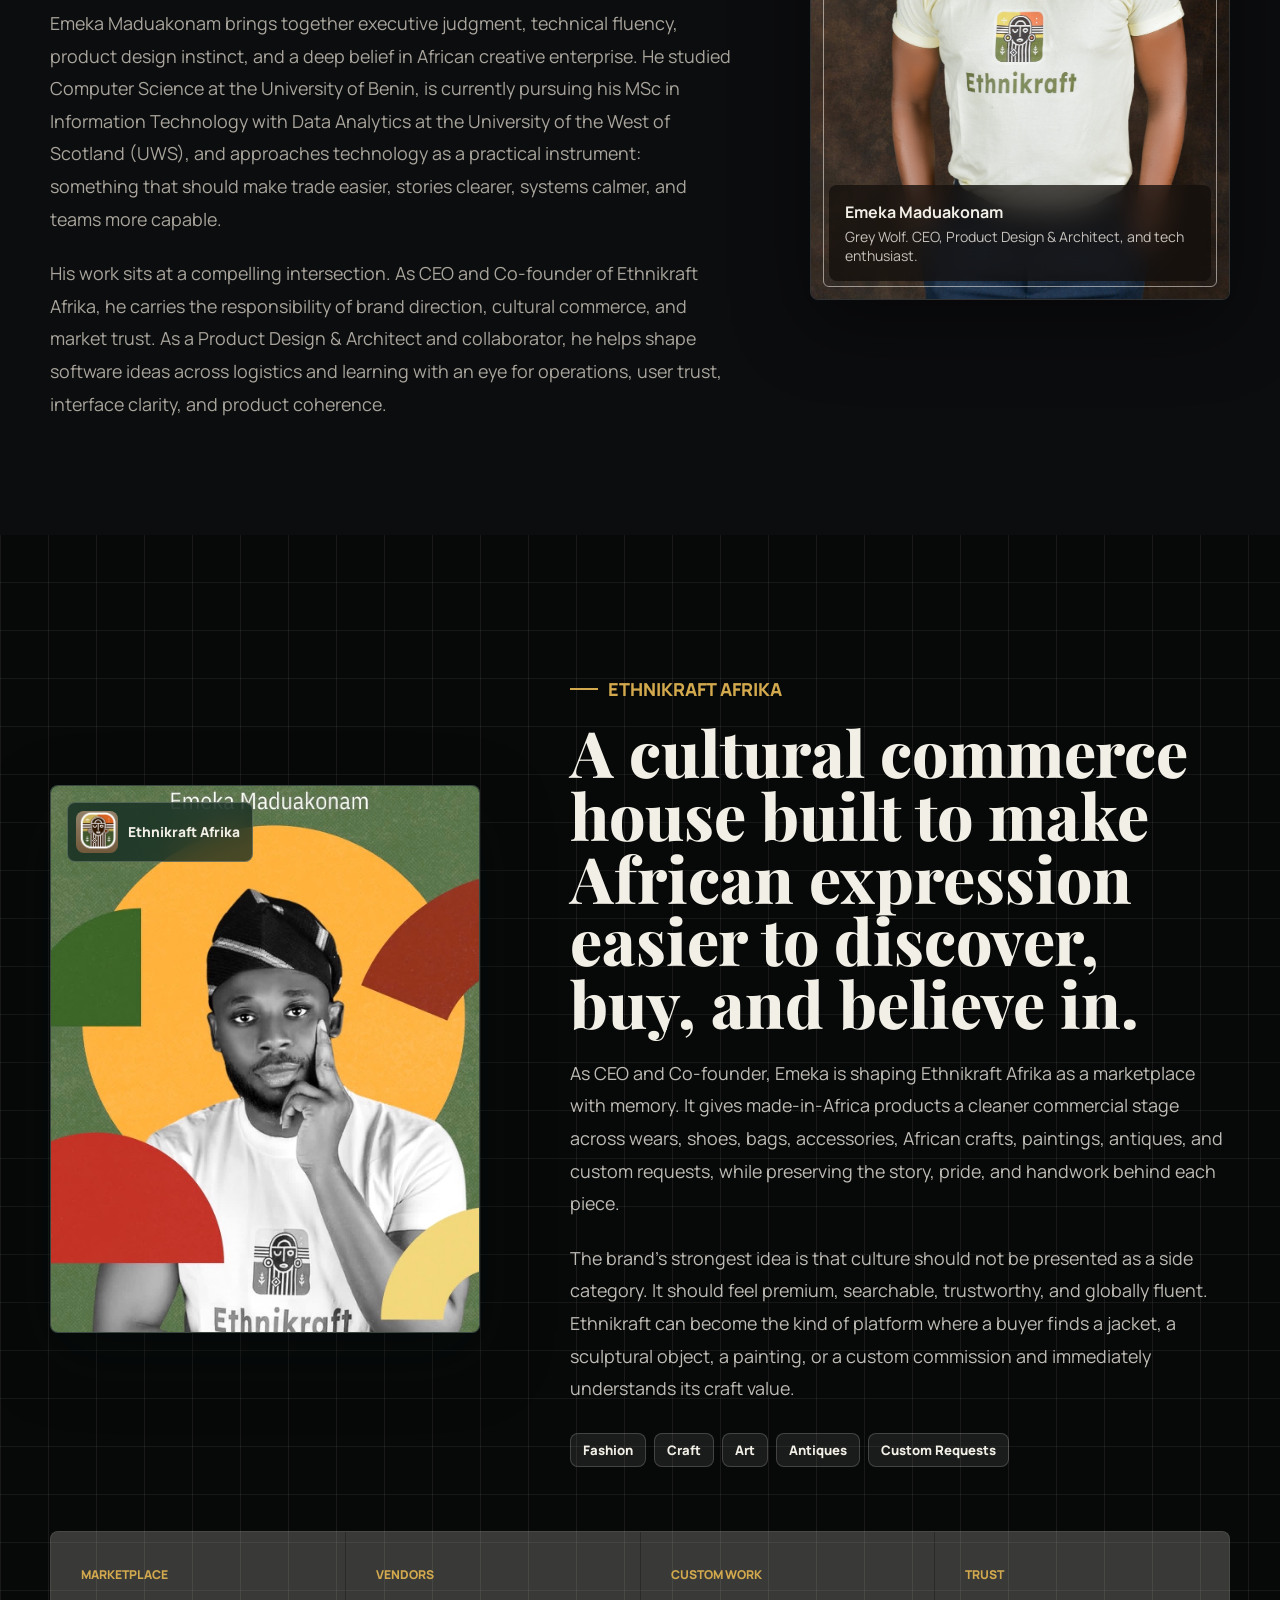
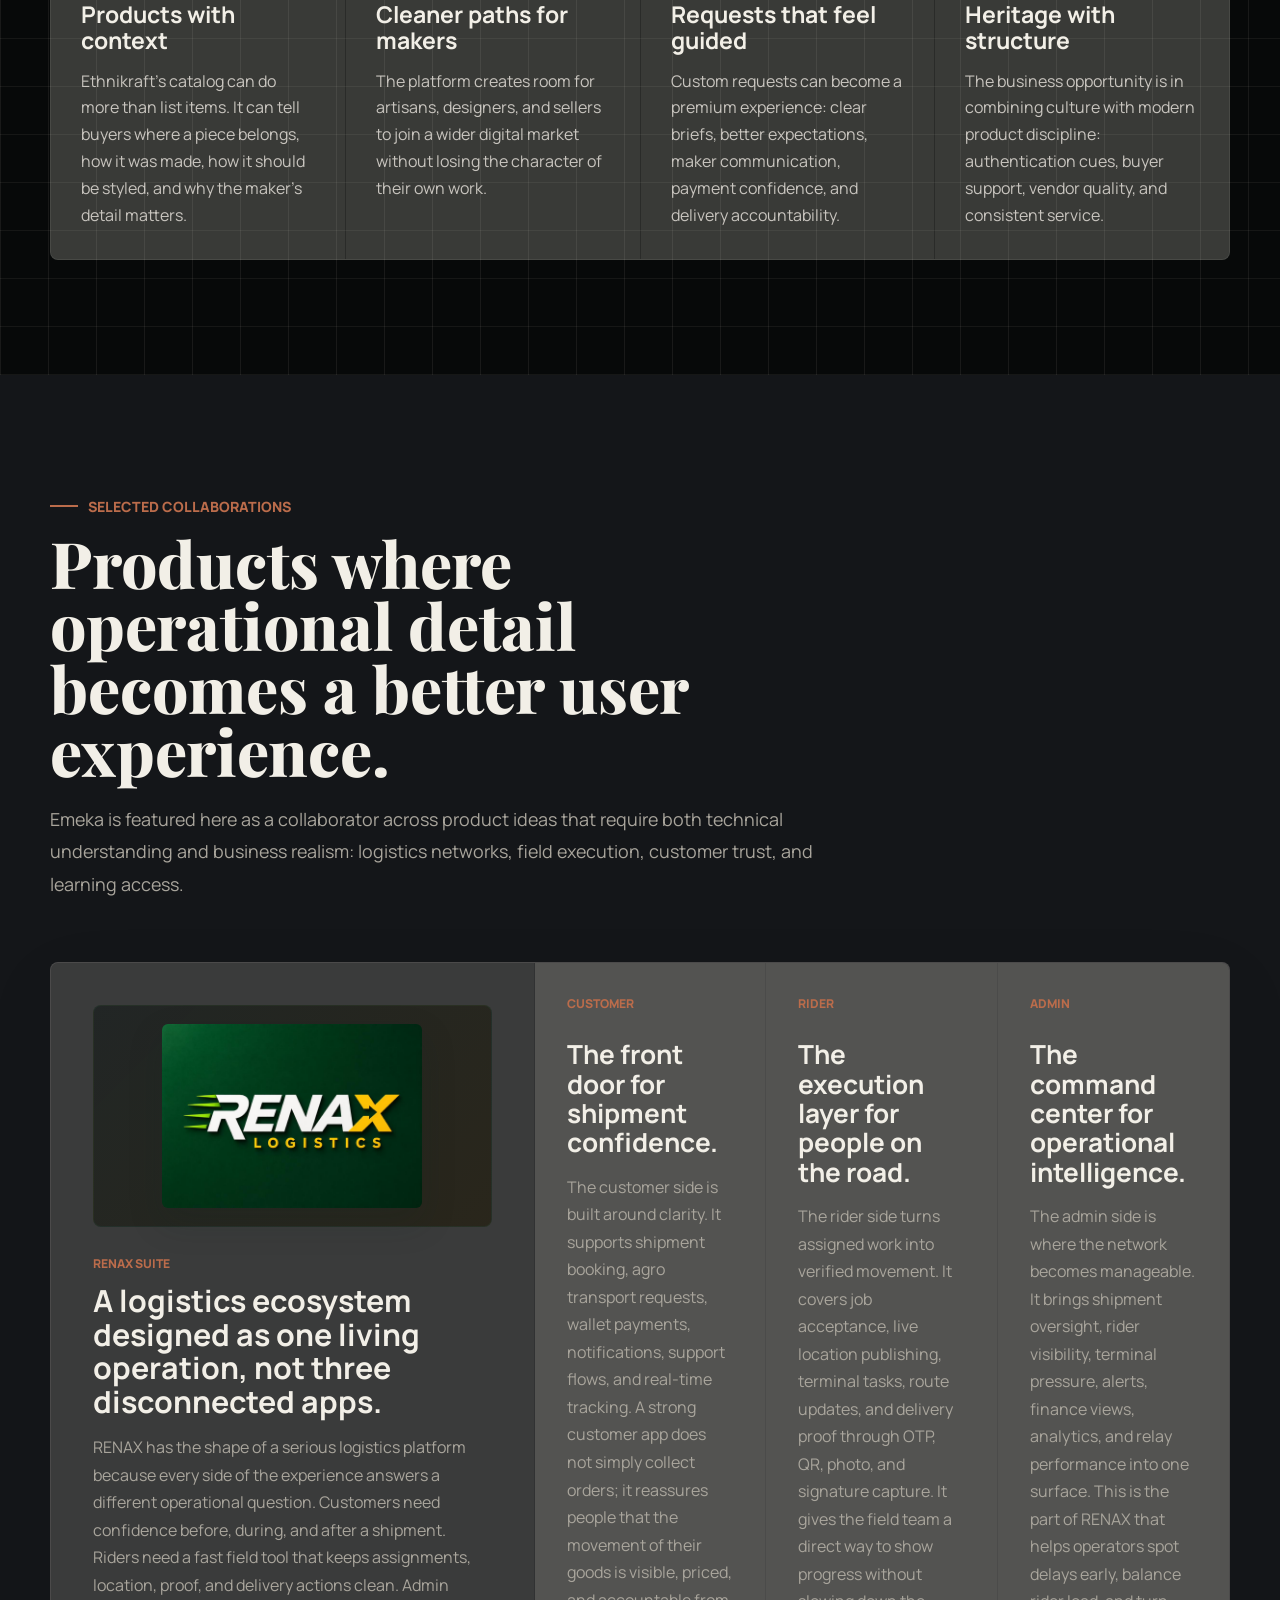
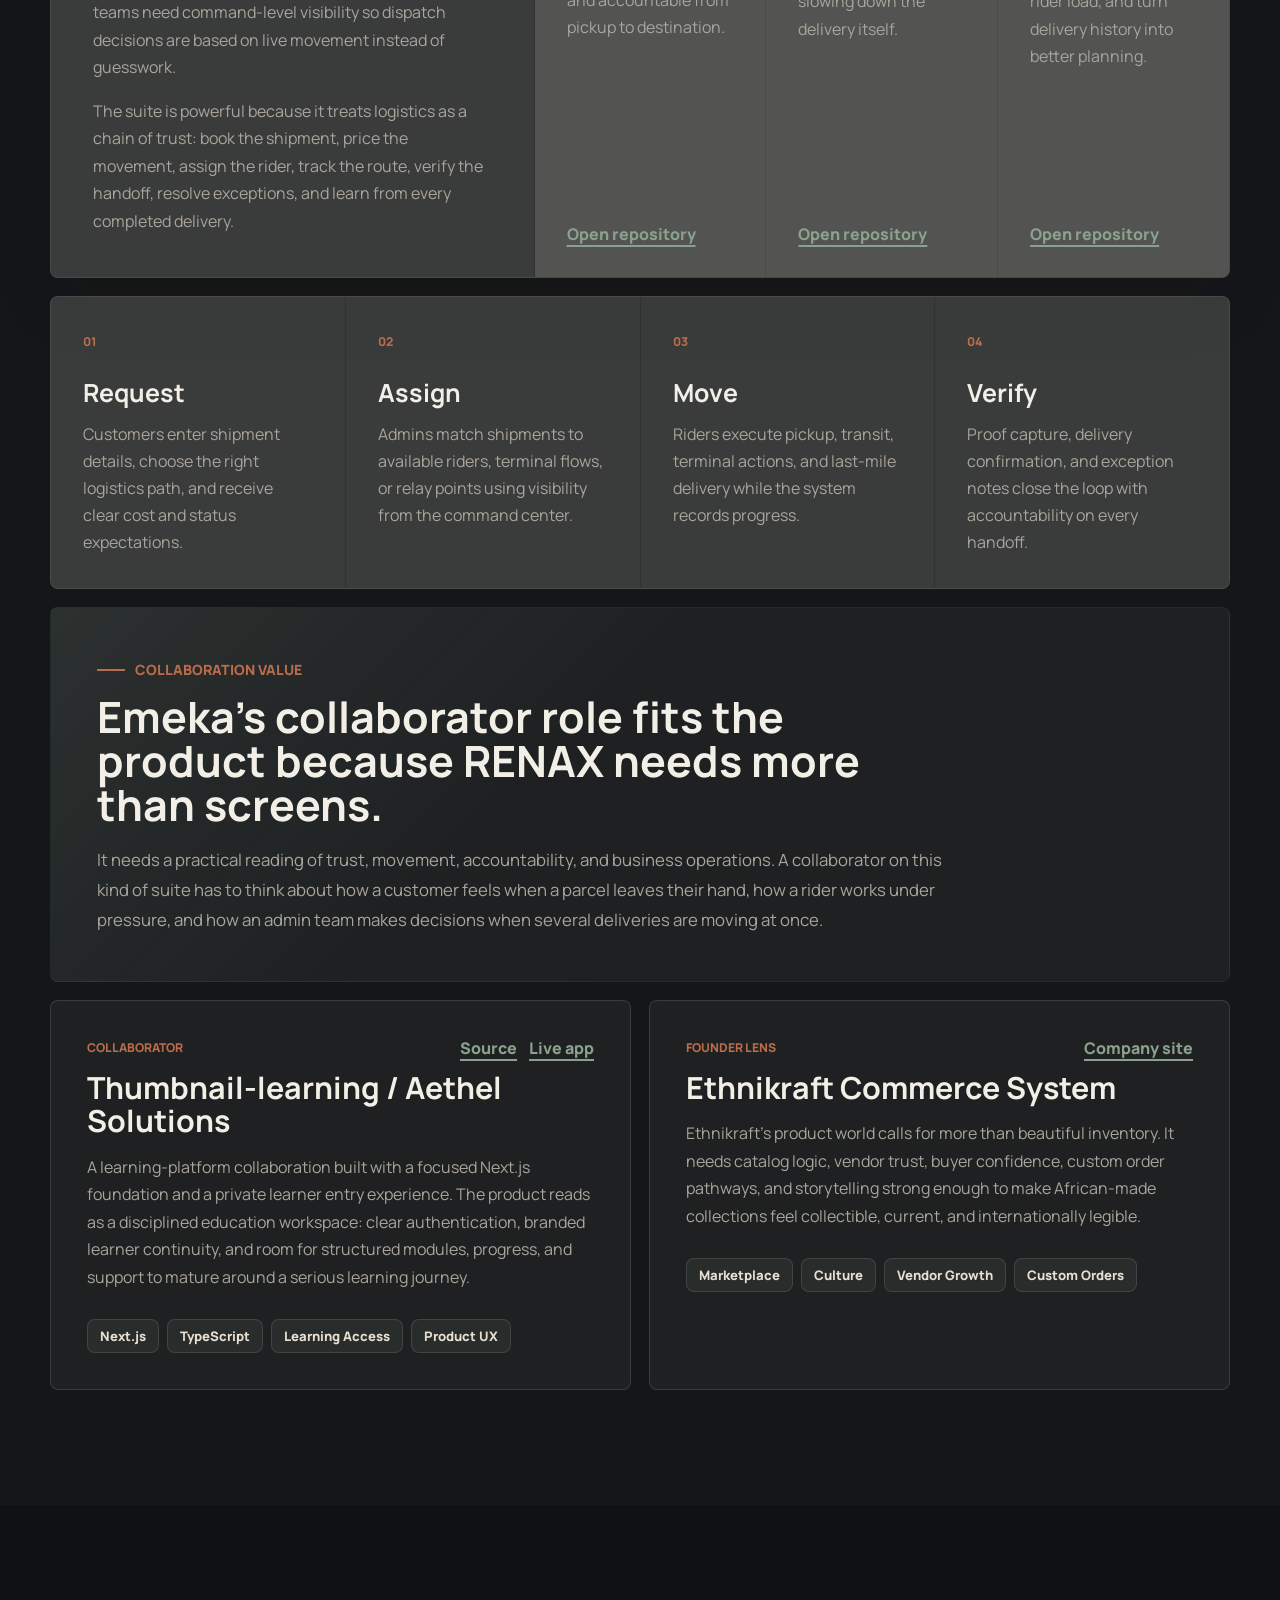
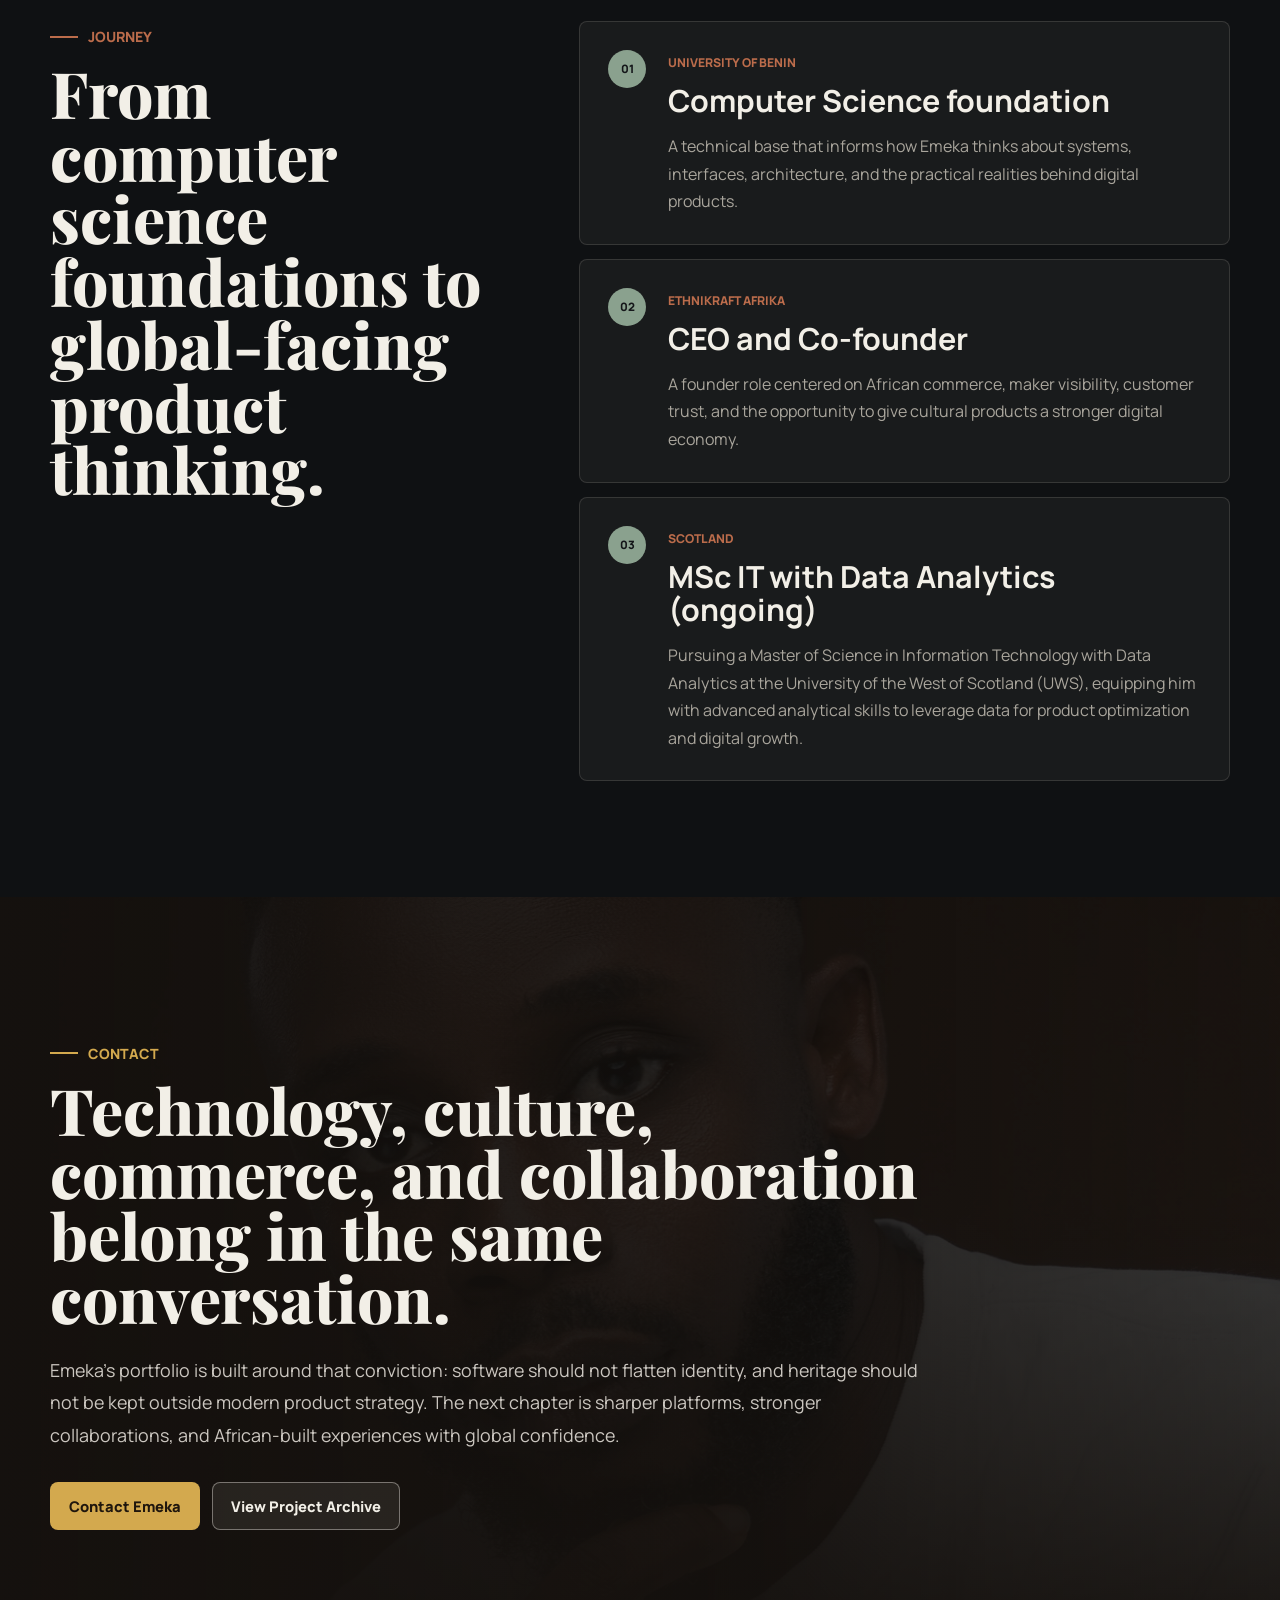
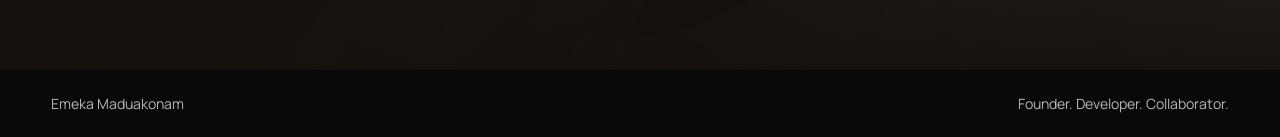
==== commit b575ea1d: "fix: update titles from Product Architect to Product Design & Architect for consistency" ====
--- a/index.html
+++ b/index.html
@@ -5,7 +5,7 @@
     <meta name="viewport" content="width=device-width, initial-scale=1.0" />
     <meta
       name="description"
-      content="Portfolio website for Emeka Maduakonam, also known as Grey Wolf: CEO and Co-founder of Ethnikraft Afrika, product designer, product architect, technologist, and collaborator."
+      content="Portfolio website for Emeka Maduakonam, also known as Grey Wolf: CEO and Co-founder of Ethnikraft Afrika, Product Design &amp; Architect, technologist, and collaborator."
     />
     <title>Grey Wolf | Emeka Maduakonam</title>
     <link rel="preconnect" href="https://fonts.googleapis.com" />
@@ -50,10 +50,10 @@
         <div class="hero-shade" aria-hidden="true"></div>
 
         <div class="hero-content reveal">
-          <p class="eyebrow">Grey Wolf . CEO . Product Architect</p>
+          <p class="eyebrow">Grey Wolf . CEO . Product Design &amp; Architect</p>
           <h1>Emeka Maduakonam</h1>
           <p class="hero-copy">
-            A 35-year-old Nigerian CEO, product designer, and product architect
+            A 35-year-old Nigerian CEO, Product Design &amp; Architect
             shaping systems where culture, commerce, logistics, and software meet
             with uncommon clarity.
           </p>
@@ -89,7 +89,7 @@
             </div>
             <div>
               <span>02</span>
-              <strong>Product Architect</strong>
+              <strong>Product Design &amp; Architect</strong>
               <p>Design, systems, and product strategy</p>
             </div>
             <div>
@@ -105,7 +105,7 @@
         <div class="section-inner profile-grid">
           <div class="profile-copy reveal">
             <p class="eyebrow">Profile</p>
-            <h2>A CEO and product architect with a designer's eye for systems, markets, and culture.</h2>
+            <h2>A CEO and Product Design &amp; Architect with a designer's eye for systems, markets, and culture.</h2>
             <p>
               Emeka Maduakonam brings together executive judgment, technical fluency,
               product design instinct, and a deep belief in African creative
@@ -118,7 +118,7 @@
             <p>
               His work sits at a compelling intersection. As CEO and Co-founder of
               Ethnikraft Afrika, he carries the responsibility of brand direction,
-              cultural commerce, and market trust. As a product architect and
+              cultural commerce, and market trust. As a Product Design &amp; Architect and
               collaborator, he helps shape software ideas across logistics and
               learning with an eye for operations, user trust, interface clarity, and
               product coherence.
@@ -129,7 +129,7 @@
             <img src="assets/emeka-1.jpeg" alt="Portrait of Emeka Maduakonam wearing Ethnikraft" />
             <figcaption>
               <strong>Emeka Maduakonam</strong>
-              <span>Grey Wolf. CEO, product architect, and tech enthusiast.</span>
+              <span>Grey Wolf. CEO, Product Design &amp; Architect, and tech enthusiast.</span>
             </figcaption>
           </figure>
         </div>
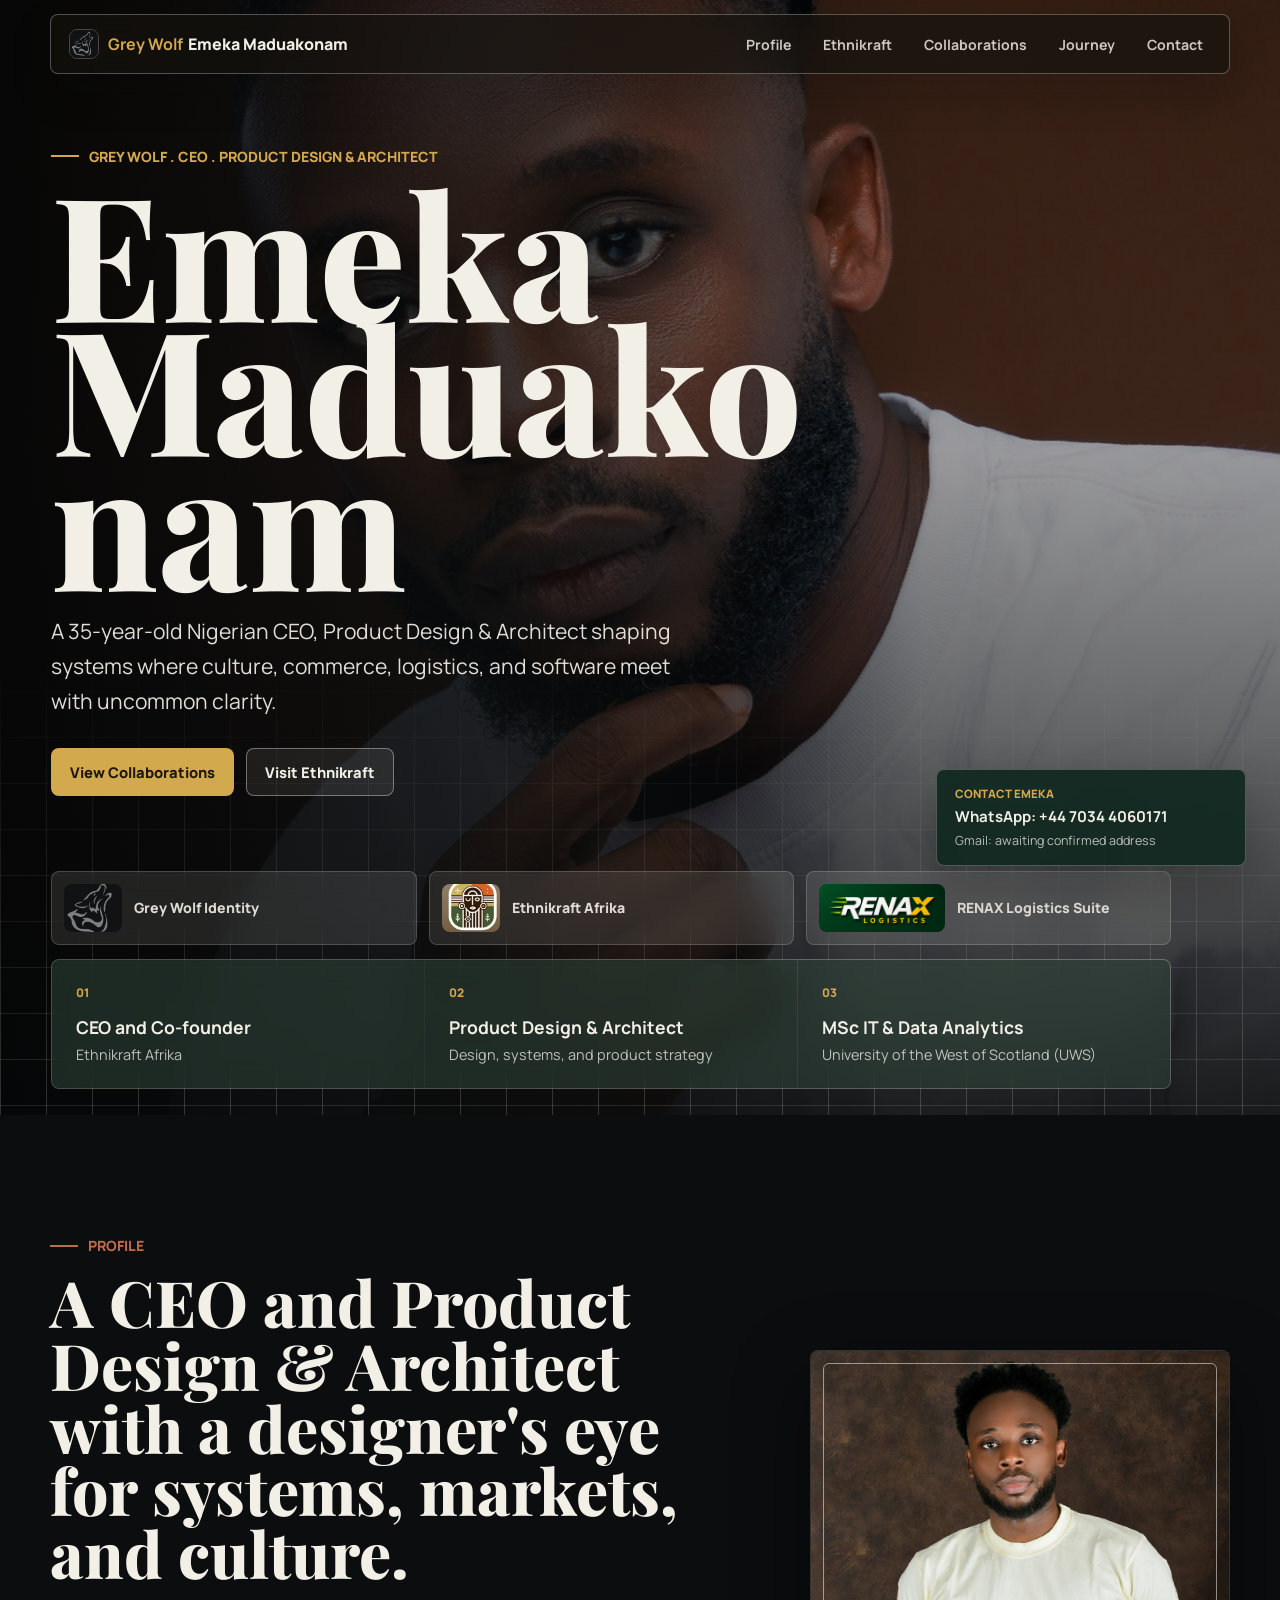
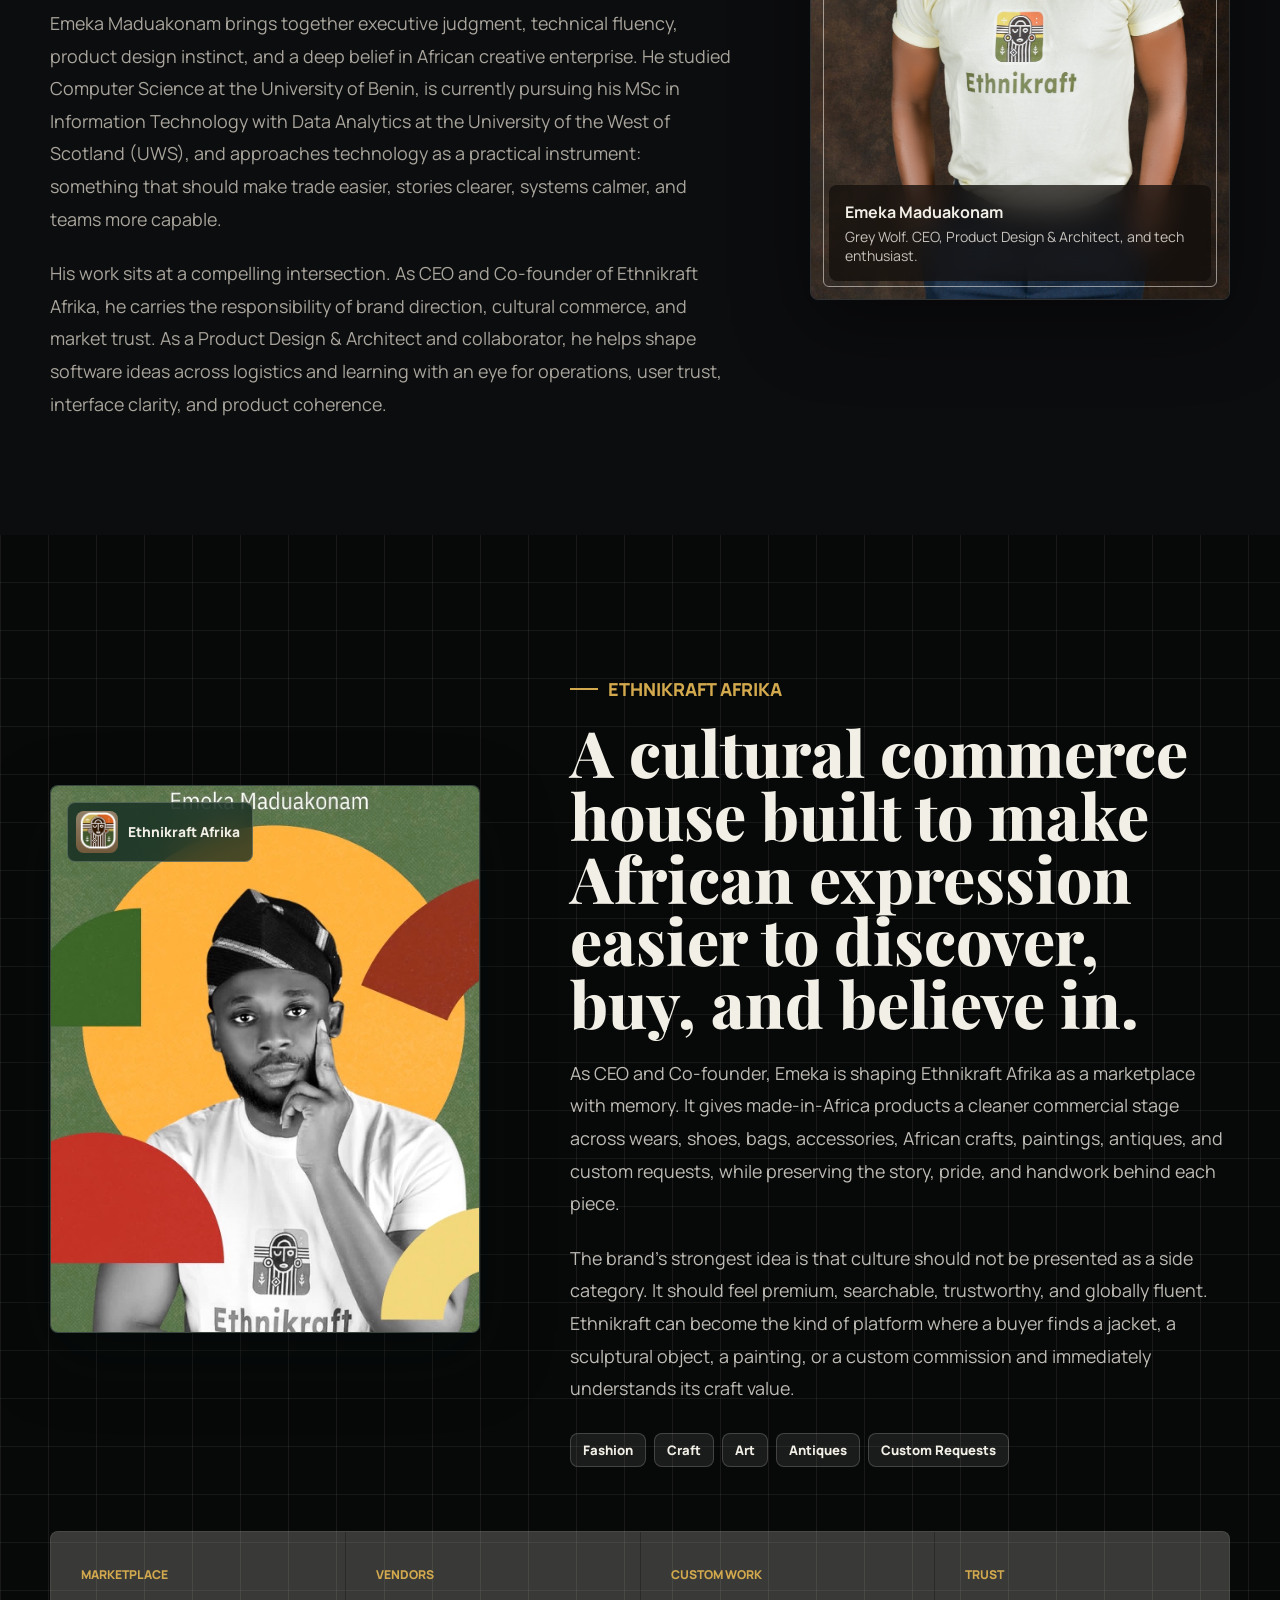
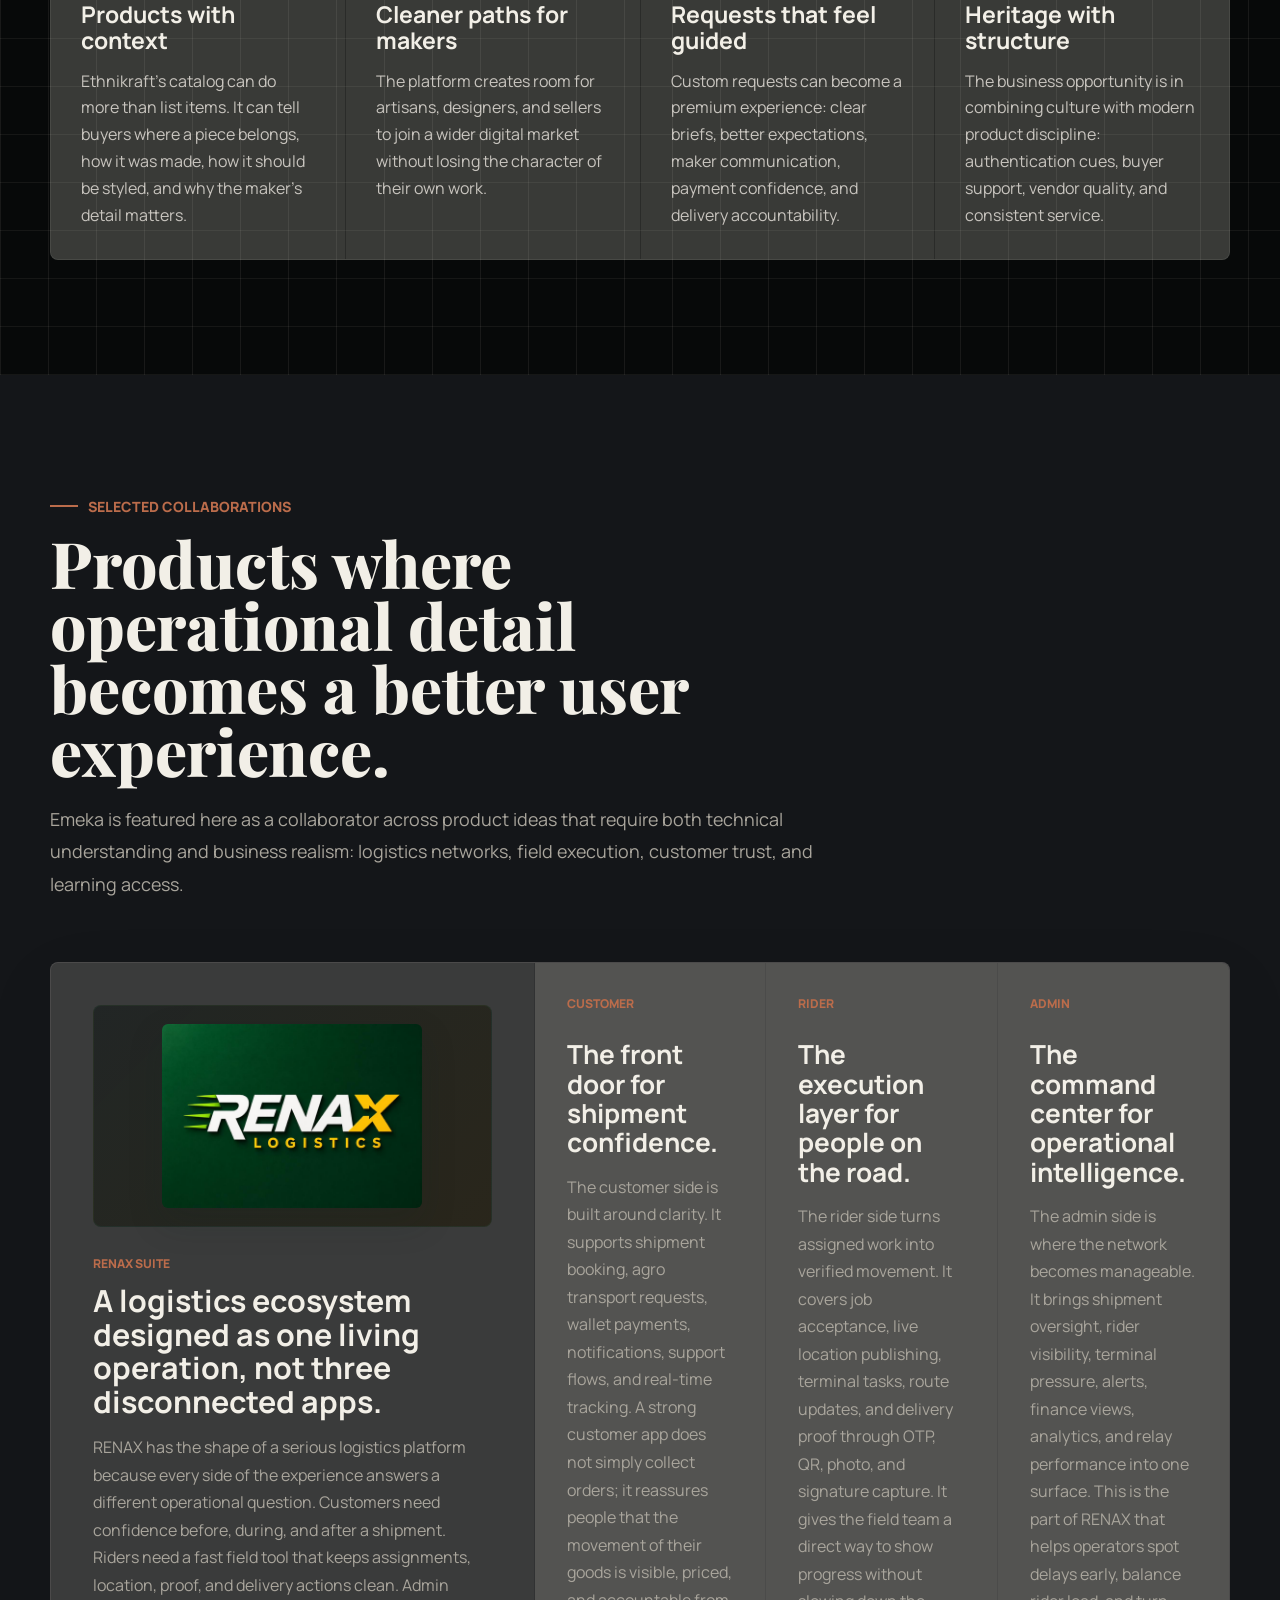
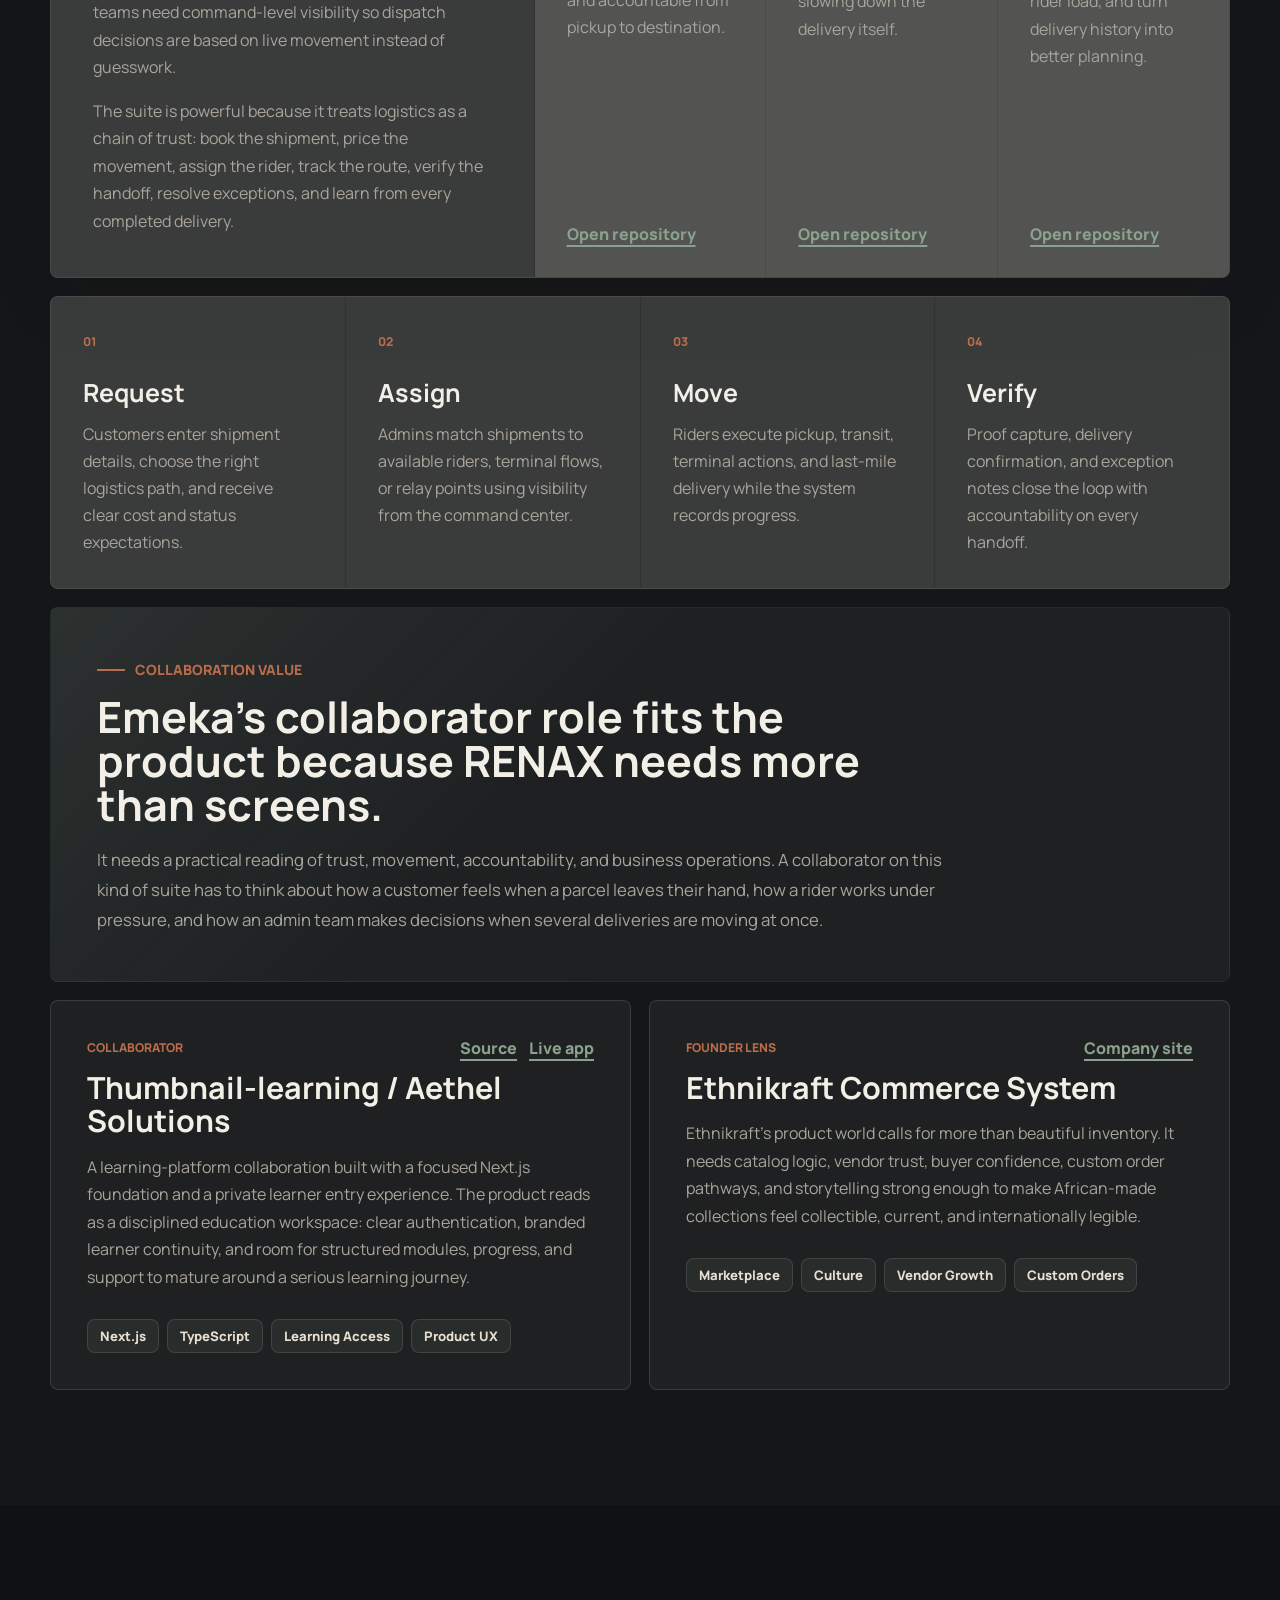
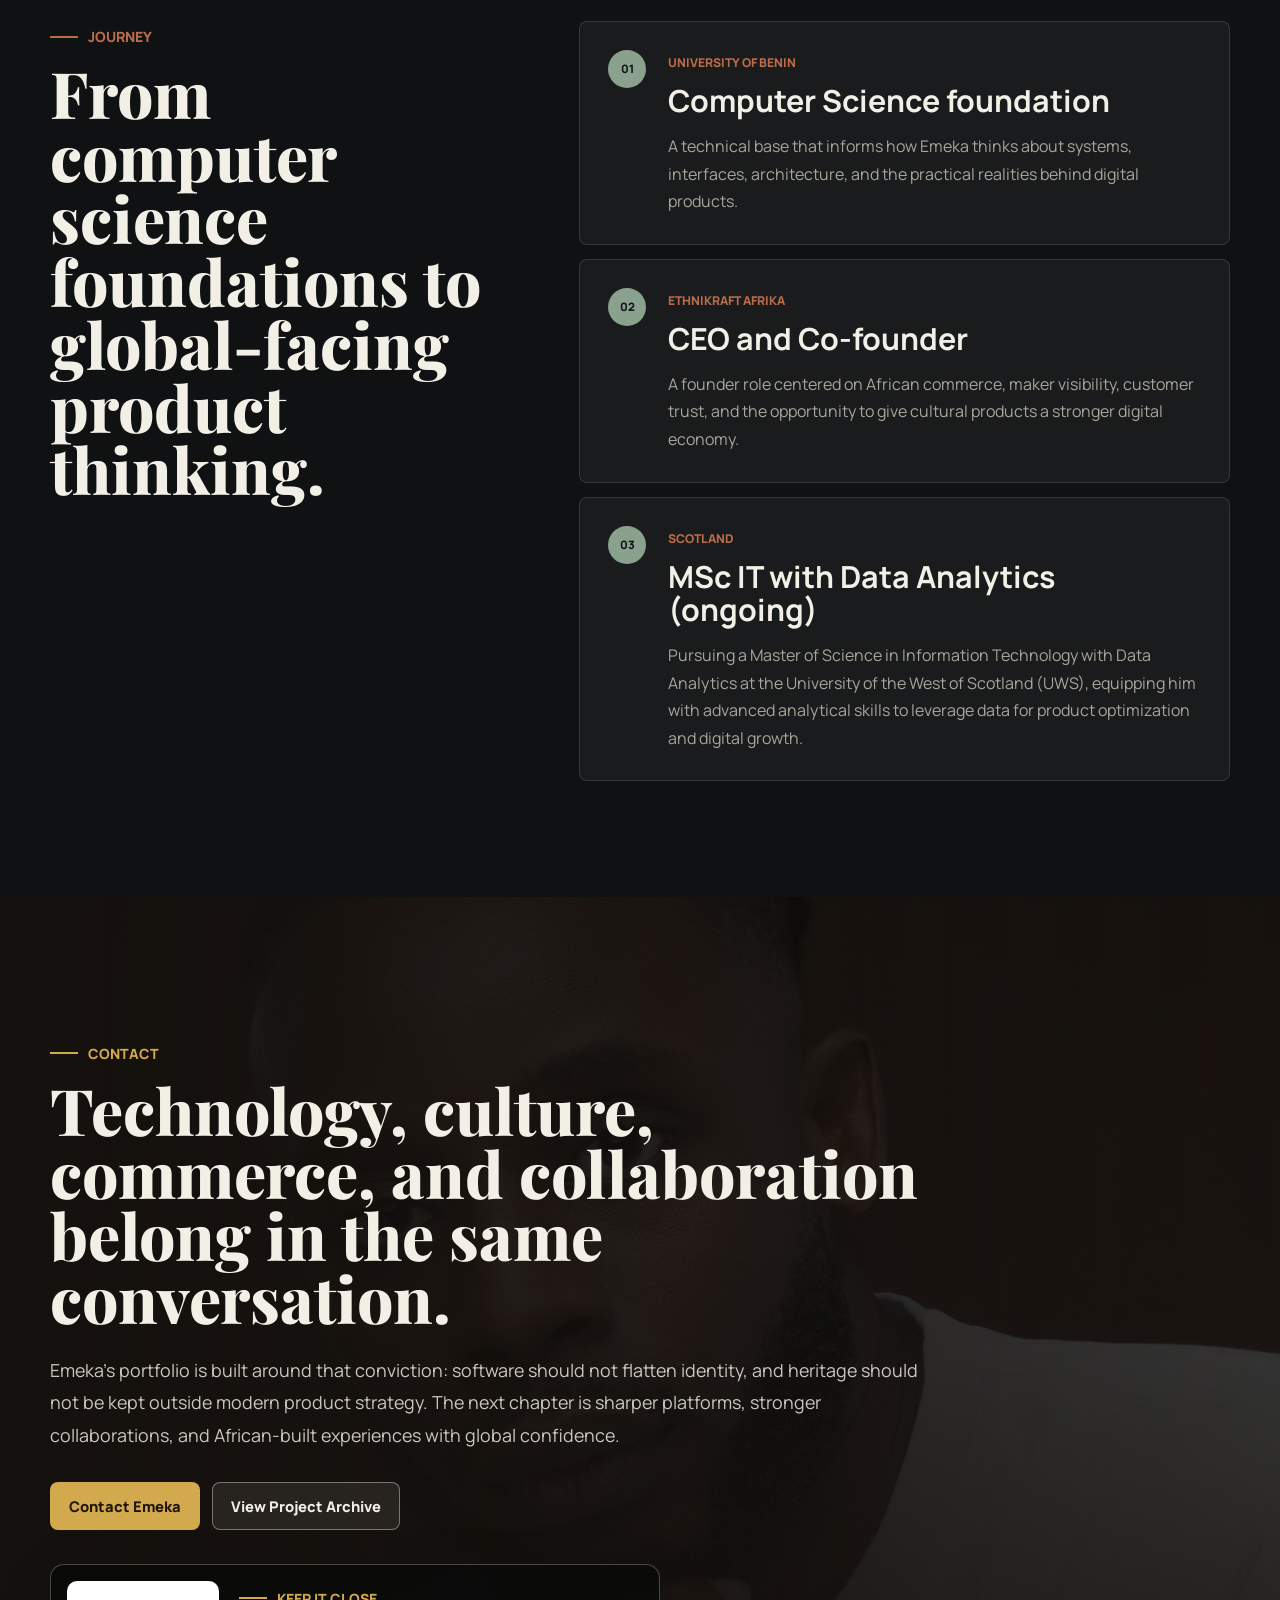
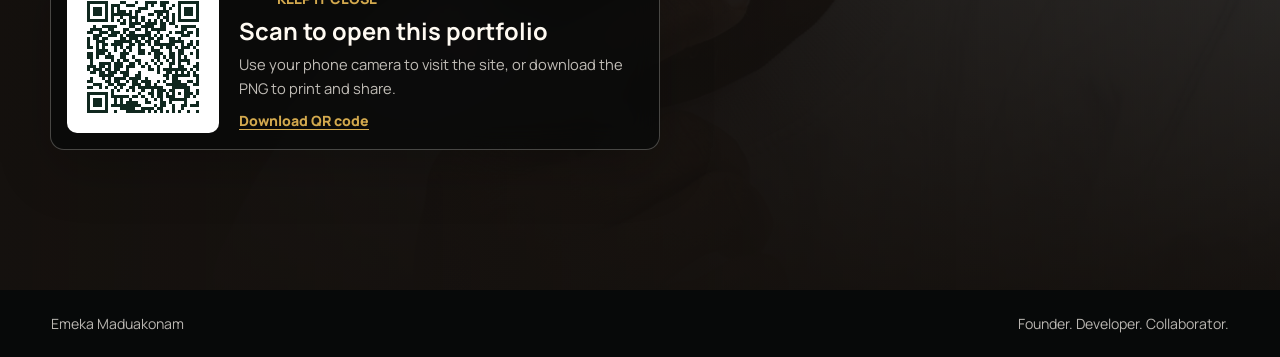
==== commit b7018301: "Add portfolio QR code" ====
--- a/index.html
+++ b/index.html
@@ -436,6 +436,17 @@
               View Project Archive
             </a>
           </div>
+          <aside class="portfolio-qr-card" aria-label="Share this portfolio with a QR code">
+            <a class="portfolio-qr-image" href="assets/portfolio-qr.png" download="emeka-maduakonam-portfolio-qr.png" aria-label="Download the portfolio QR code PNG">
+              <img src="assets/portfolio-qr.png" width="540" height="540" alt="QR code linking to Emeka Maduakonam's portfolio" />
+            </a>
+            <div class="portfolio-qr-copy">
+              <p class="eyebrow">Keep it close</p>
+              <h3>Scan to open this portfolio</h3>
+              <p>Use your phone camera to visit the site, or download the PNG to print and share.</p>
+              <a class="portfolio-qr-download" href="assets/portfolio-qr.png" download="emeka-maduakonam-portfolio-qr.png">Download QR code</a>
+            </div>
+          </aside>
         </div>
       </section>
     </main>
--- a/styles.css
+++ b/styles.css
@@ -1023,6 +1023,64 @@
 .closing p:not(.eyebrow) {
   margin-top: 24px;
   color: rgba(255, 250, 242, 0.78);
+}
+
+.portfolio-qr-card {
+  display: flex;
+  align-items: center;
+  gap: 20px;
+  width: min(100%, 610px);
+  margin-top: 34px;
+  padding: 16px;
+  border: 1px solid rgba(255, 250, 242, 0.25);
+  border-radius: 14px;
+  background: rgba(7, 9, 9, 0.72);
+  box-shadow: 0 20px 56px rgba(0, 0, 0, 0.2);
+  backdrop-filter: blur(14px);
+}
+
+.portfolio-qr-image {
+  display: block;
+  flex: 0 0 auto;
+  padding: 8px;
+  border-radius: 10px;
+  background: #fff;
+}
+
+.portfolio-qr-image img {
+  display: block;
+  width: 136px;
+  height: 136px;
+  image-rendering: pixelated;
+}
+
+.portfolio-qr-copy .eyebrow {
+  margin: 0;
+  color: var(--gold);
+}
+
+.portfolio-qr-copy h3 {
+  margin-top: 10px;
+  color: #fffaf2;
+  font-size: clamp(1.18rem, 2vw, 1.48rem);
+  line-height: 1.15;
+}
+
+.portfolio-qr-copy p:not(.eyebrow) {
+  margin-top: 8px;
+  color: rgba(255, 250, 242, 0.75);
+  font-size: 0.92rem;
+  line-height: 1.6;
+}
+
+.portfolio-qr-download {
+  display: inline-block;
+  margin-top: 11px;
+  color: var(--gold);
+  font-size: 0.88rem;
+  font-weight: 800;
+  text-decoration: underline;
+  text-underline-offset: 3px;
 }
 
 .site-footer {
@@ -1934,3 +1992,36 @@
     transform: none;
   }
 }
+
+@media (max-width: 620px) {
+  .portfolio-qr-card {
+    align-items: flex-start;
+    gap: 14px;
+    padding: 12px;
+  }
+
+  .portfolio-qr-image img {
+    width: 104px;
+    height: 104px;
+  }
+
+  .portfolio-qr-copy .eyebrow {
+    font-size: 0.66rem;
+  }
+
+  .portfolio-qr-copy h3 {
+    margin-top: 7px;
+    font-size: 1.05rem;
+  }
+
+  .portfolio-qr-copy p:not(.eyebrow) {
+    margin-top: 6px;
+    font-size: 0.8rem;
+    line-height: 1.45;
+  }
+
+  .portfolio-qr-download {
+    margin-top: 7px;
+    font-size: 0.78rem;
+  }
+}
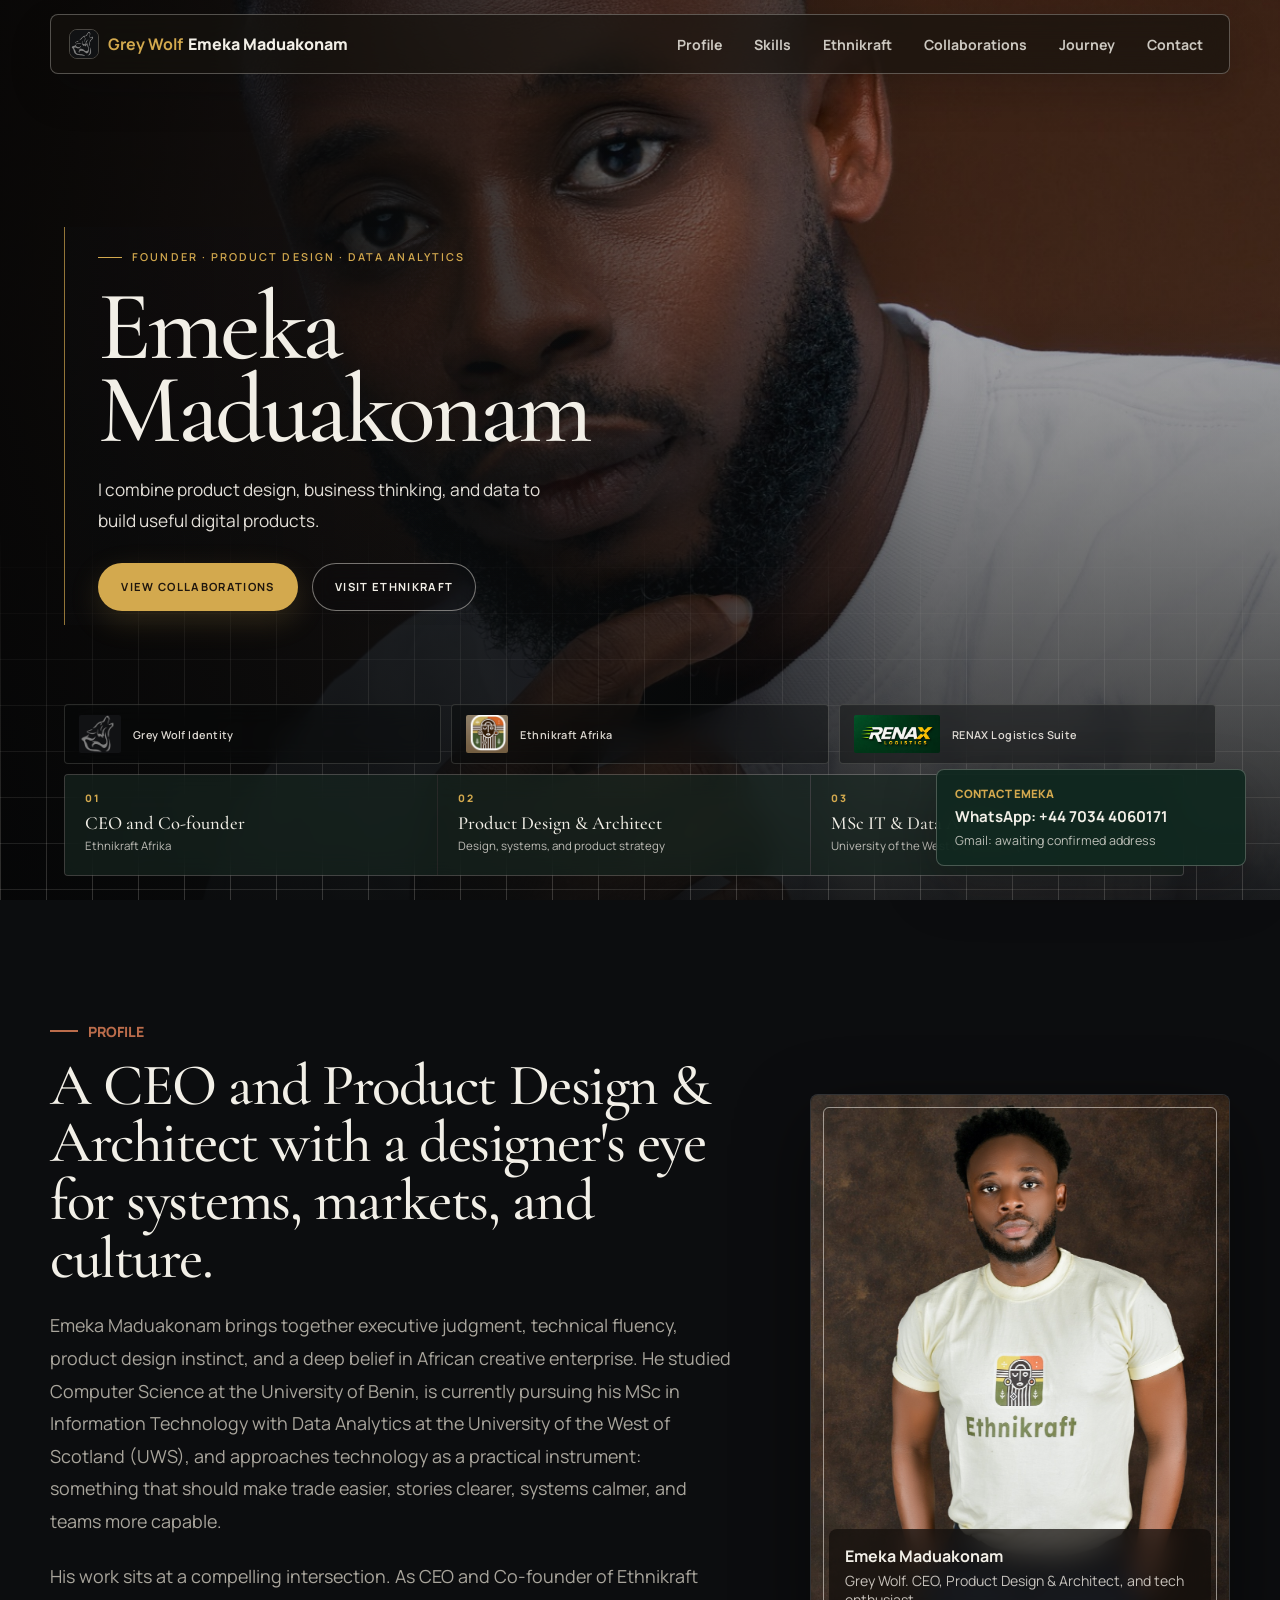
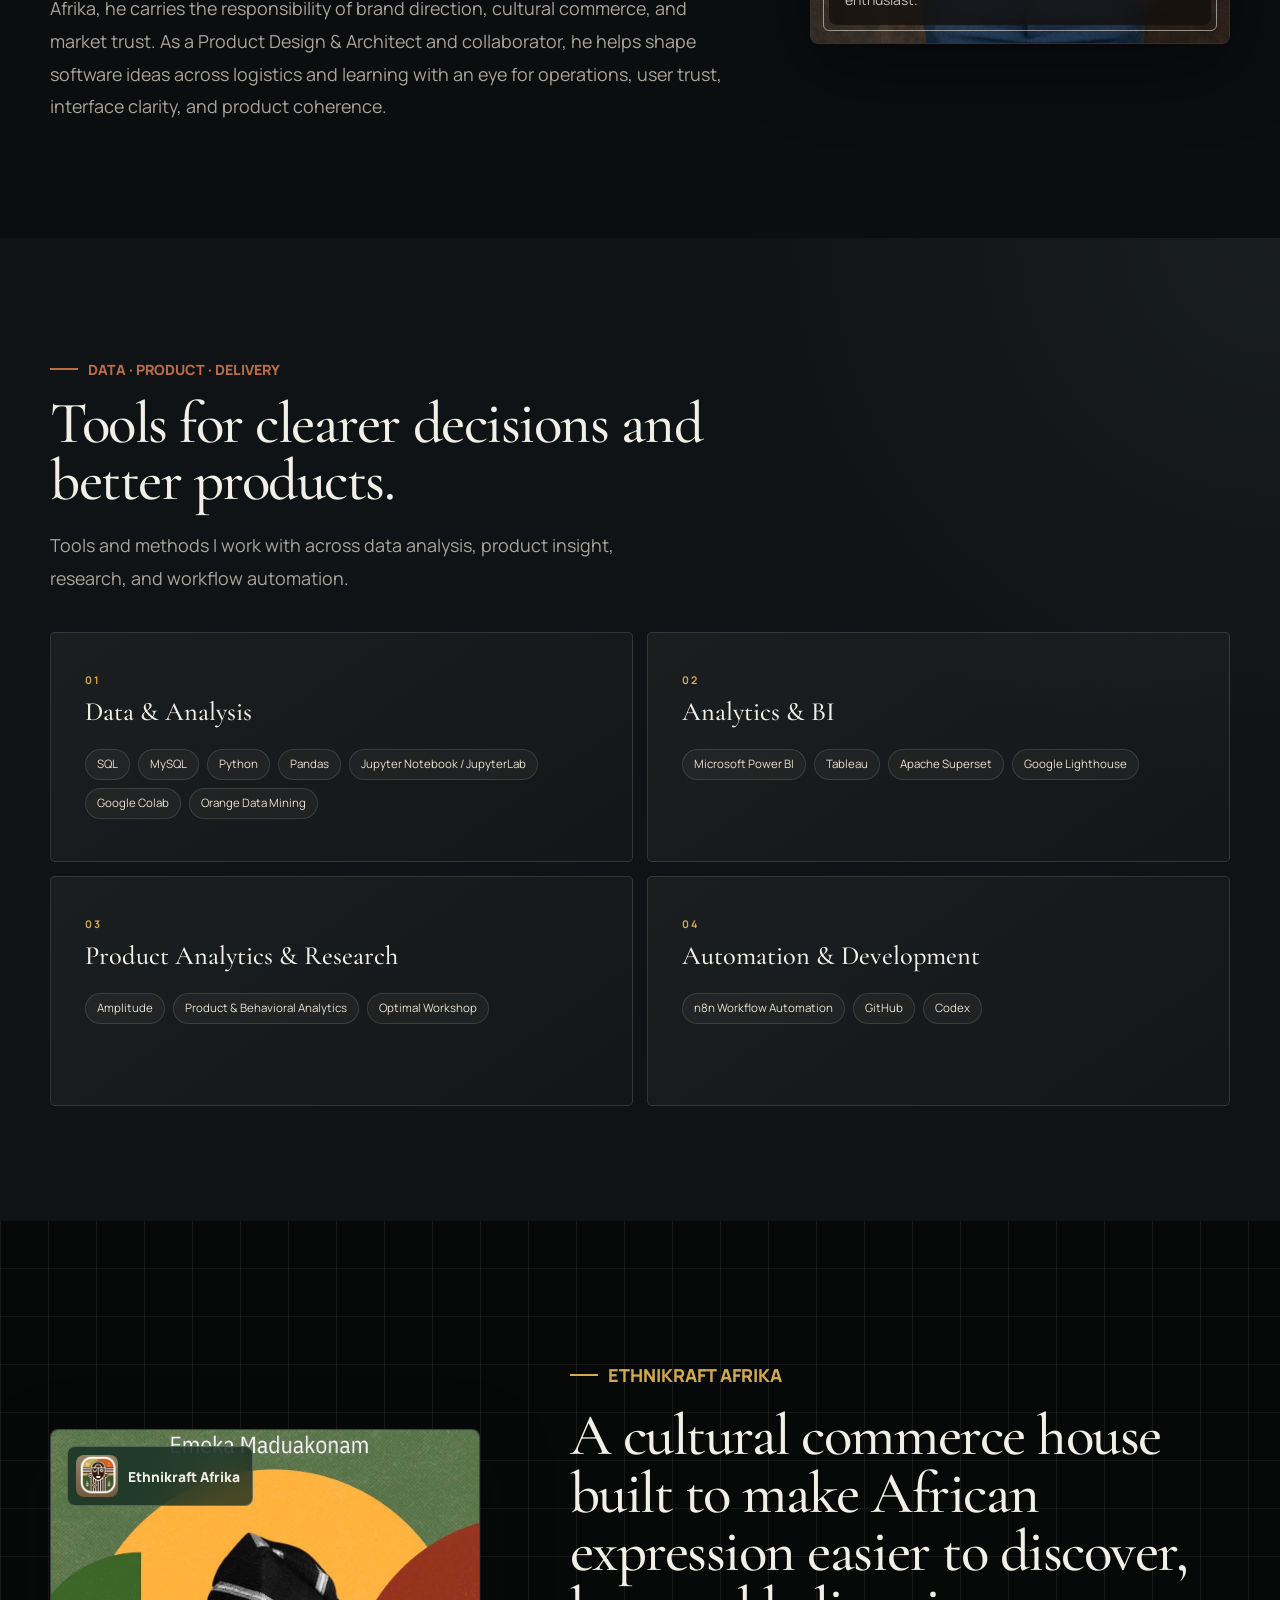
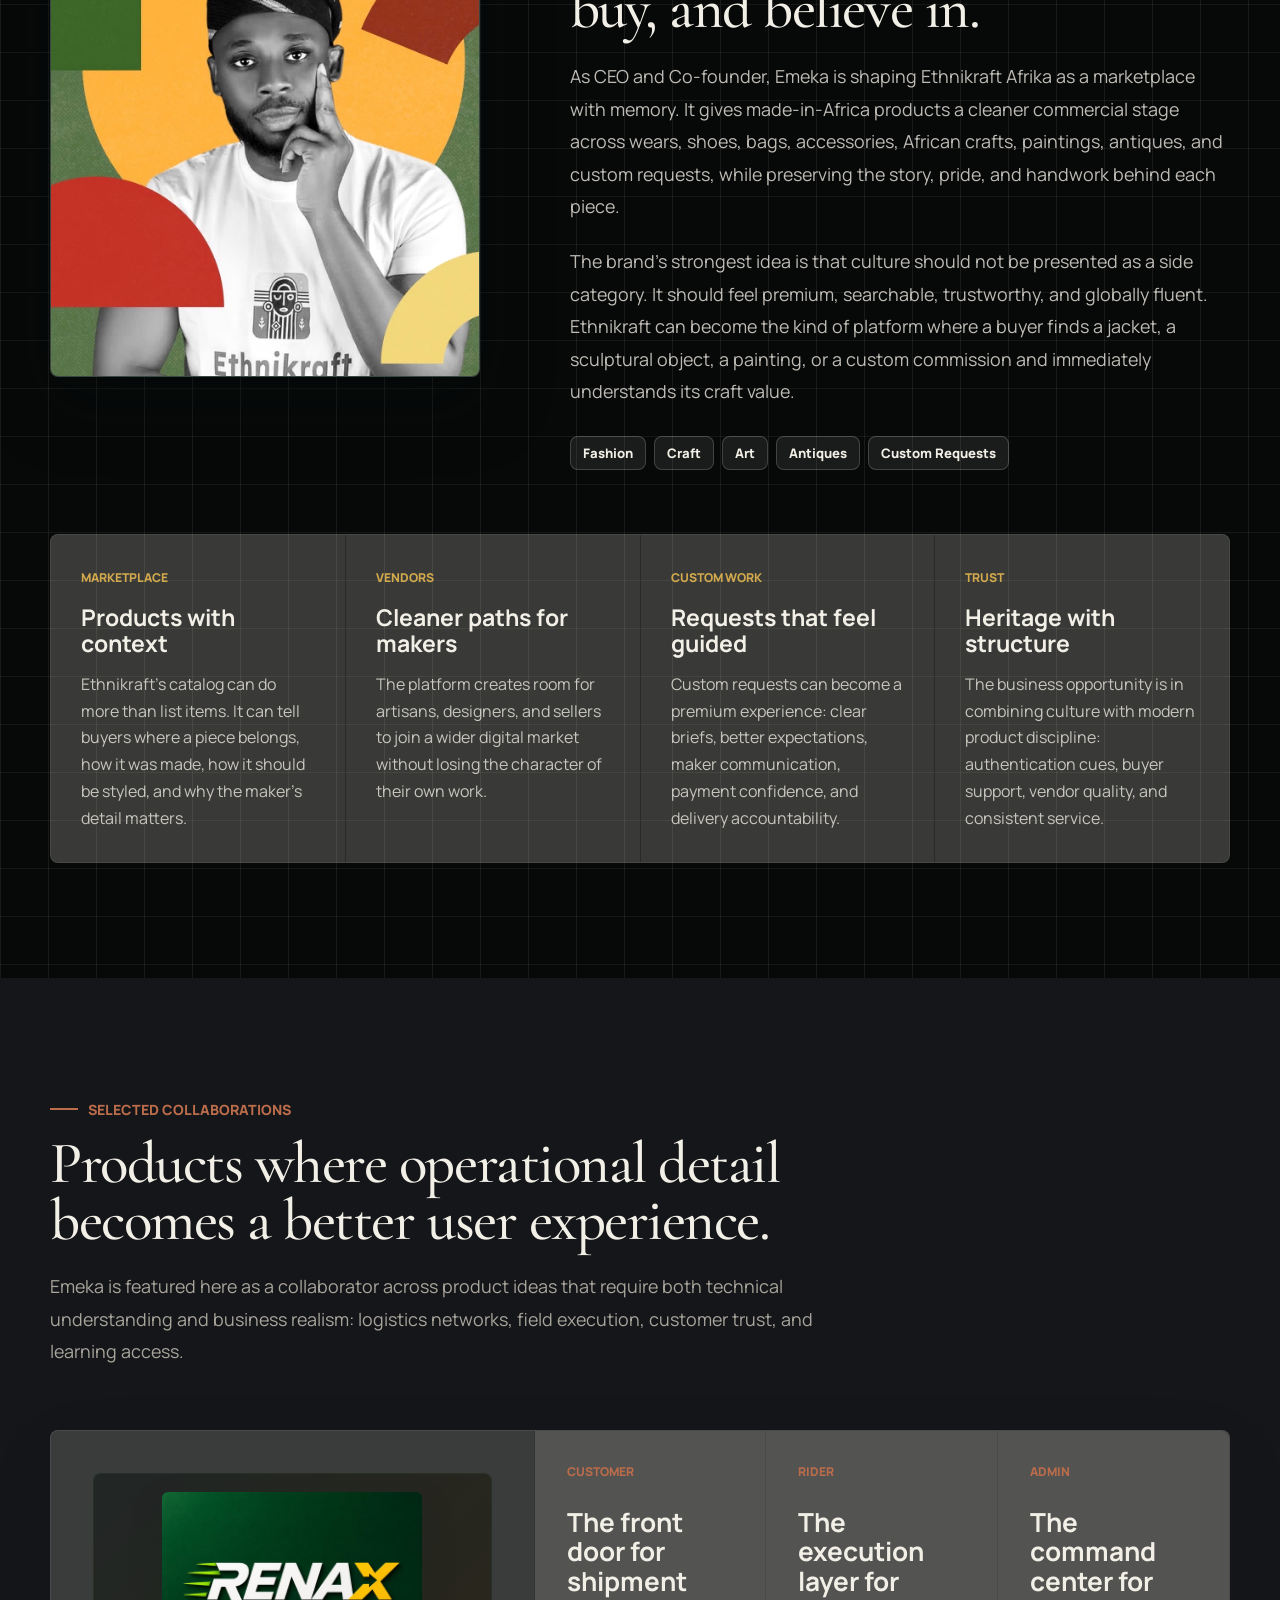
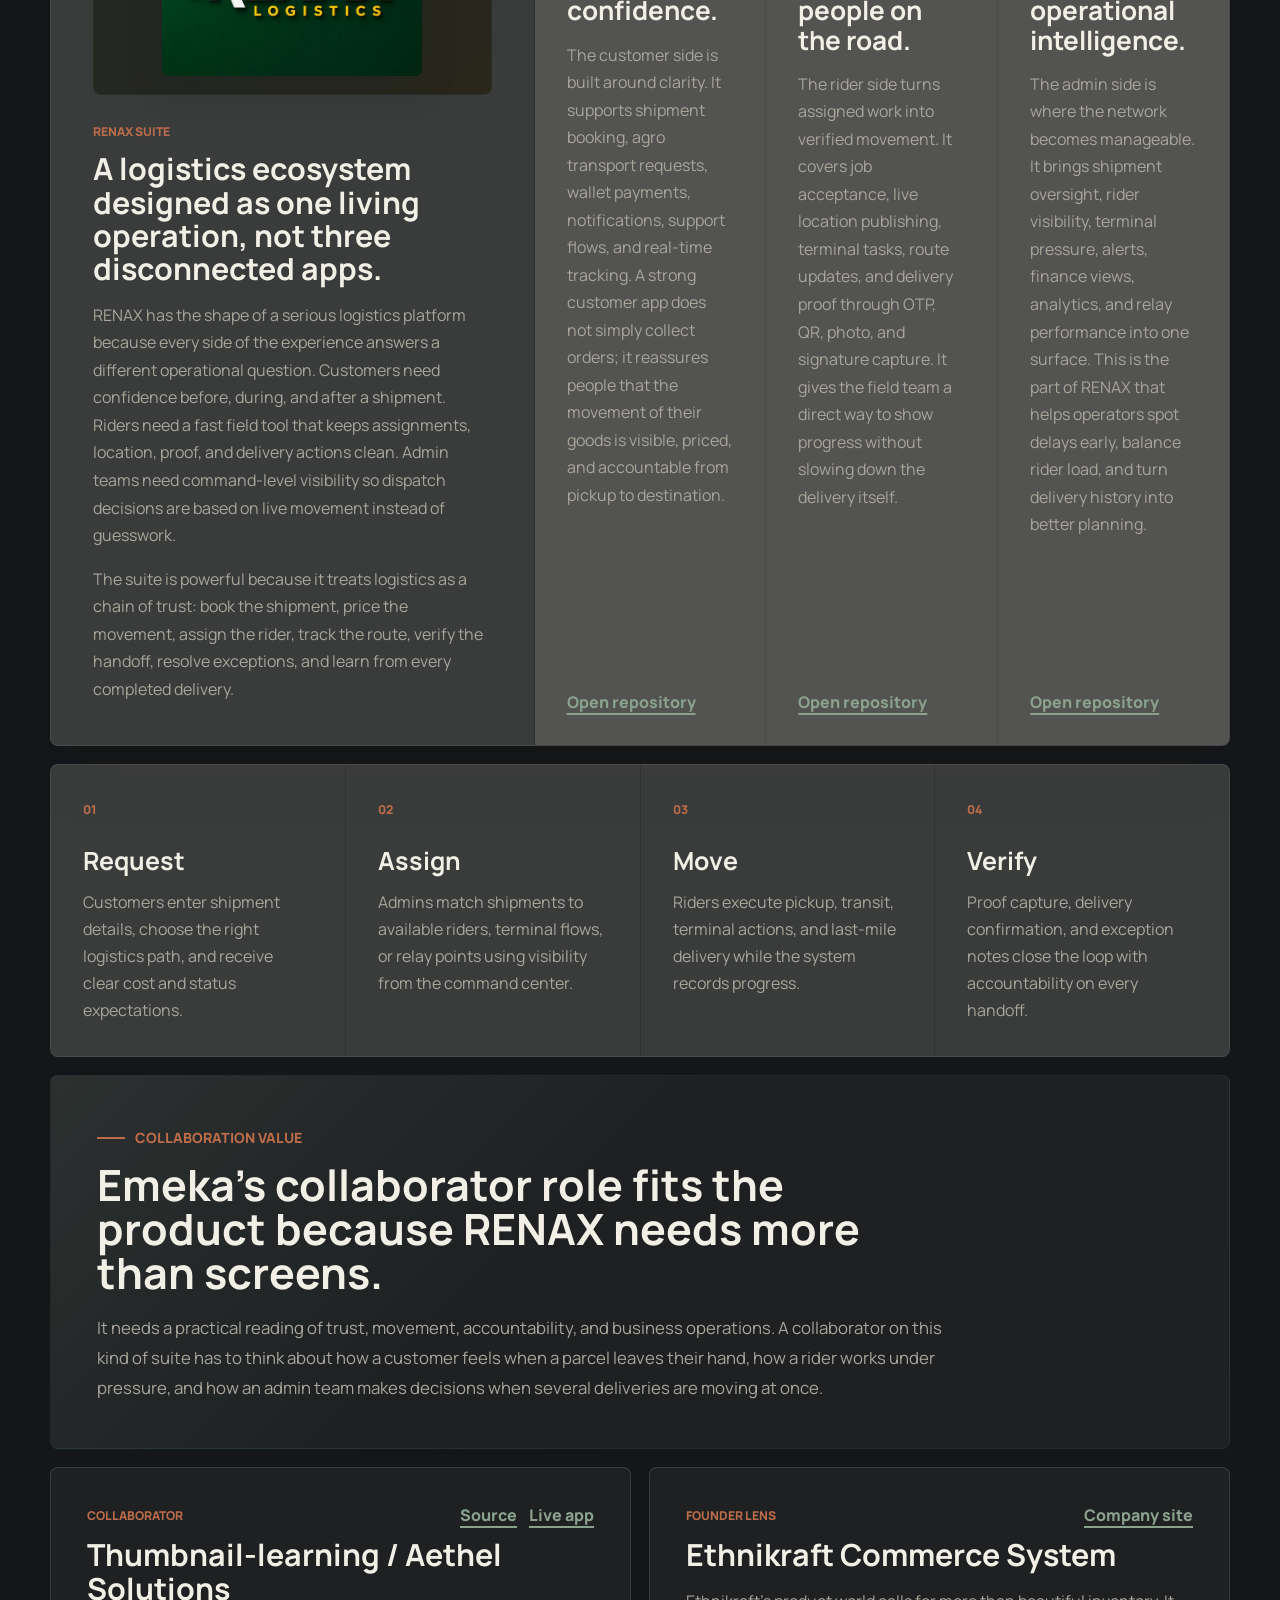
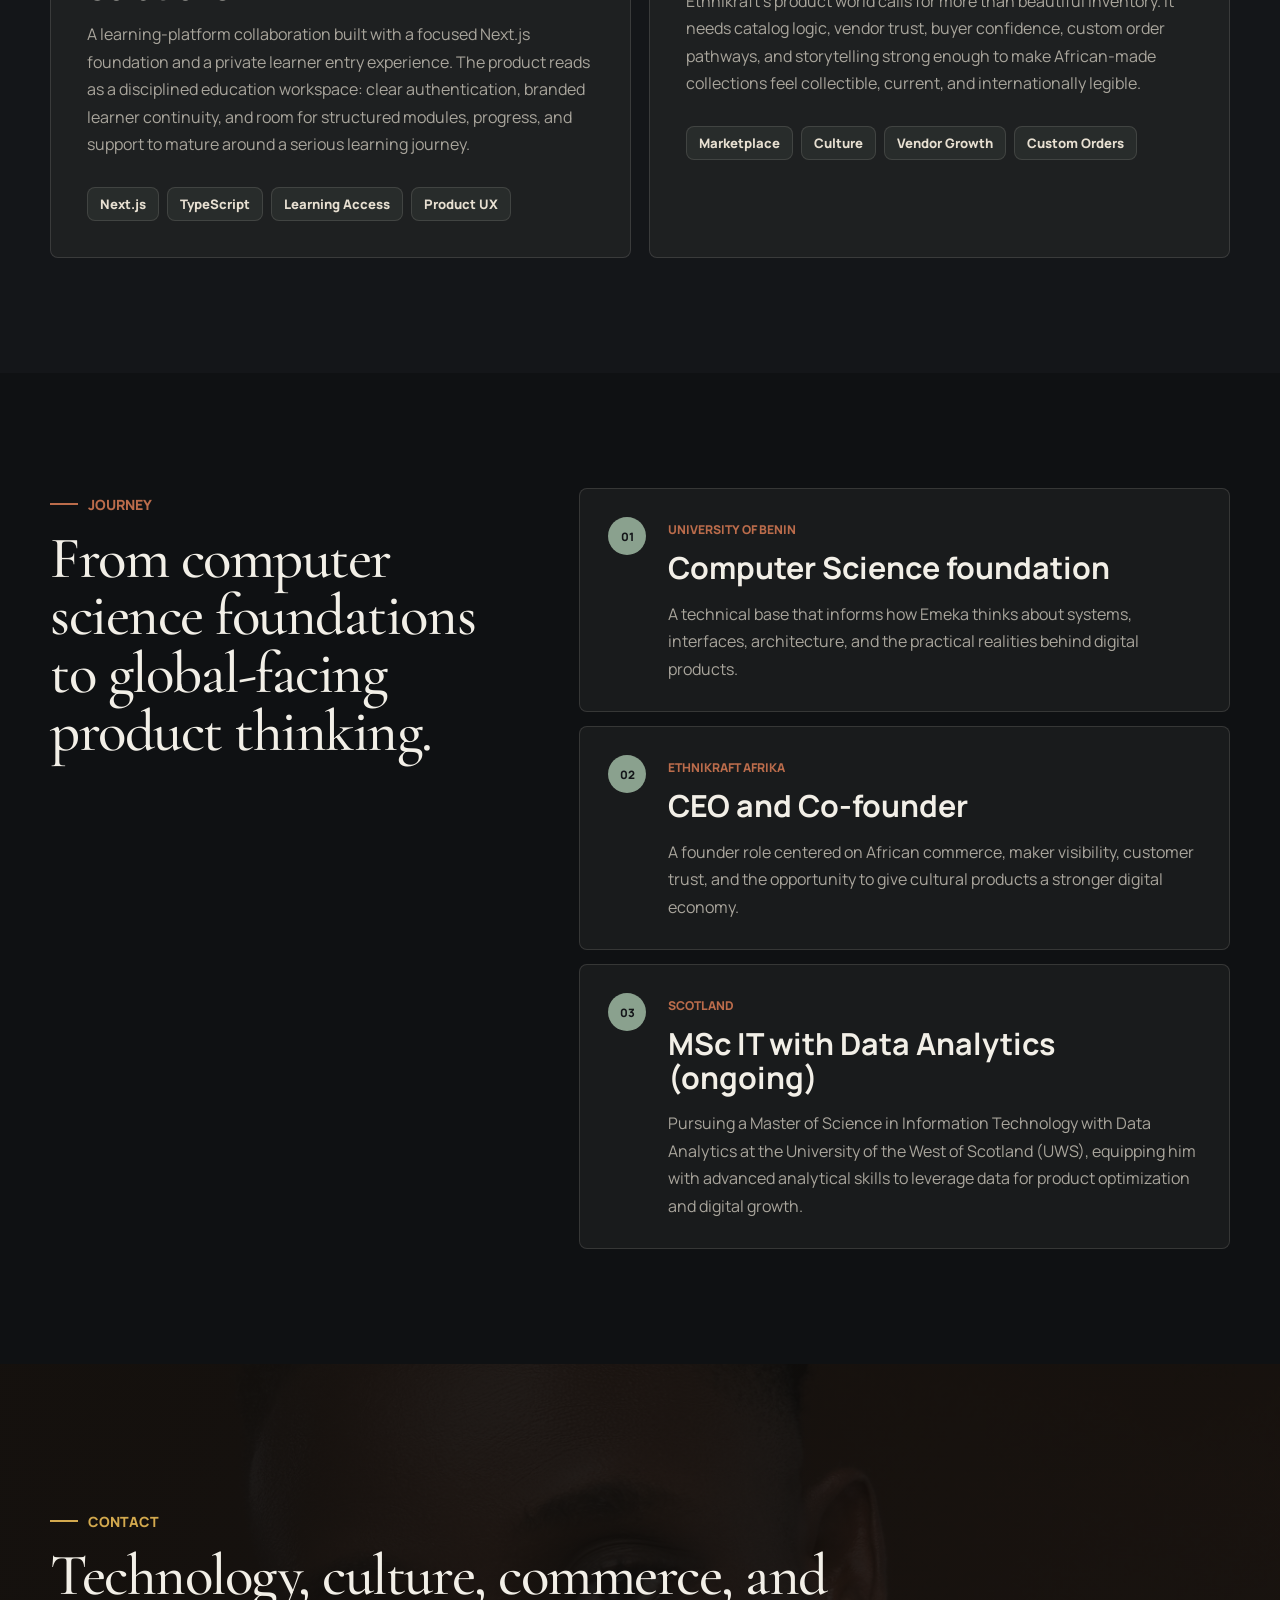
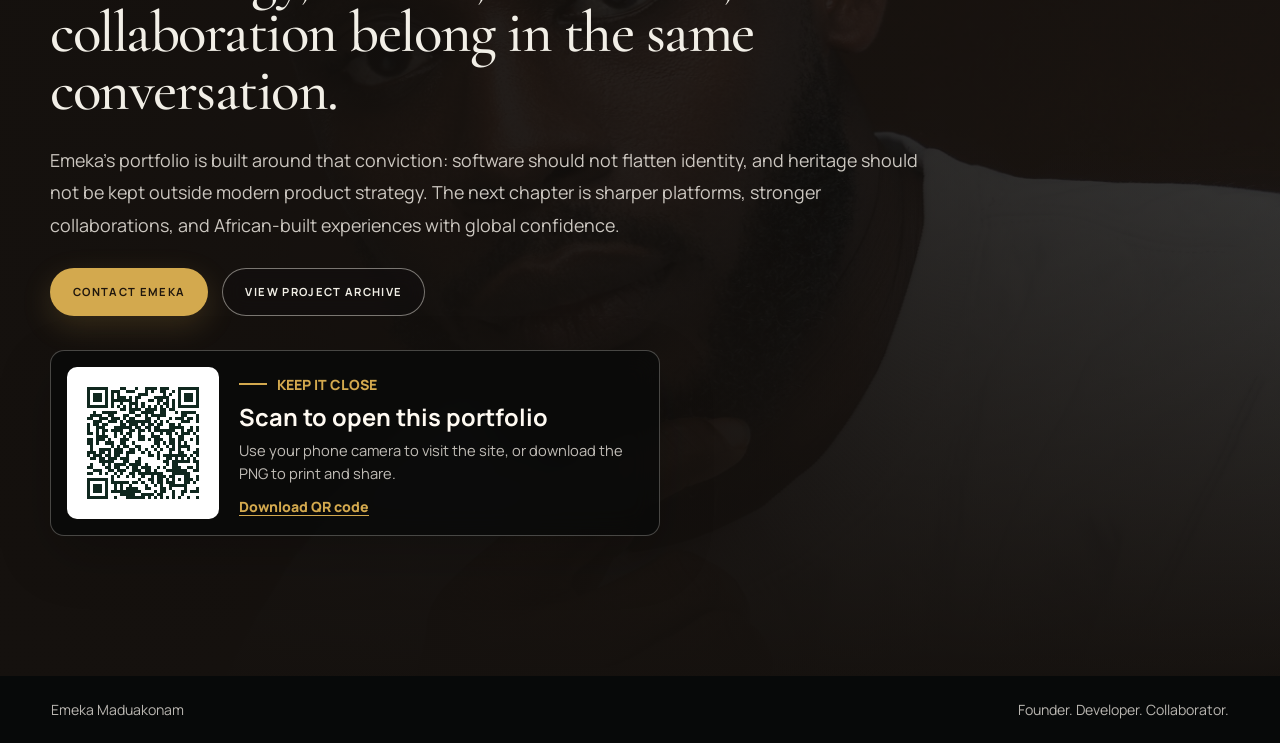
==== commit 7c1801e3: "Redesign portfolio with editorial hero and skills" ====
--- a/index.html
+++ b/index.html
@@ -11,12 +11,33 @@
     <link rel="preconnect" href="https://fonts.googleapis.com" />
     <link rel="preconnect" href="https://fonts.gstatic.com" crossorigin />
     <link
-      href="https://fonts.googleapis.com/css2?family=Manrope:wght@400;500;600;700;800&amp;family=Playfair+Display:wght@700;800&amp;display=swap"
+      href="https://fonts.googleapis.com/css2?family=Cormorant+Garamond:ital,wght@0,400;0,500;0,600;1,400;1,500;1,600&amp;family=Manrope:wght@400;500;600;700;800&amp;display=swap"
       rel="stylesheet"
     />
+    <link rel="preload" as="image" href="assets/emeka-5.jpeg" fetchpriority="high" />
     <link rel="stylesheet" href="styles.css" />
   </head>
-  <body class="has-contact-popout">
+  <body class="has-contact-popout is-loading">
+    <div class="splash" data-splash aria-hidden="false" role="status" aria-label="Loading Emeka Maduakonam">
+      <div class="splash-bg" aria-hidden="true">
+        <img src="assets/emeka-5.jpeg" alt="" decoding="async" fetchpriority="high" />
+      </div>
+      <div class="splash-veil" aria-hidden="true"></div>
+      <div class="splash-content">
+        <p class="splash-eyebrow">Founder · Product · Data</p>
+        <p class="splash-wordmark" aria-label="Grey Wolf">
+          <span class="splash-line" aria-hidden="true">
+            <i style="--i:0">G</i><i style="--i:1">r</i><i style="--i:2">e</i><i style="--i:3">y</i>
+          </span>
+          <span class="splash-line splash-wolf" aria-hidden="true">
+            <i style="--i:4">W</i><i style="--i:5">o</i><i style="--i:6">l</i><i style="--i:7">f</i>
+          </span>
+        </p>
+        <p class="splash-name">Emeka Maduakonam</p>
+        <span class="splash-rule" aria-hidden="true"></span>
+      </div>
+    </div>
+
     <div class="scroll-progress" aria-hidden="true"></div>
 
     <header class="site-header" data-header>
@@ -35,6 +56,7 @@
 
       <nav class="site-nav" id="site-nav" aria-label="Primary navigation">
         <a href="#profile">Profile</a>
+        <a href="#skills">Skills</a>
         <a href="#ethnikraft">Ethnikraft</a>
         <a href="#collaborations">Collaborations</a>
         <a href="#journey">Journey</a>
@@ -50,12 +72,11 @@
         <div class="hero-shade" aria-hidden="true"></div>
 
         <div class="hero-content reveal">
-          <p class="eyebrow">Grey Wolf . CEO . Product Design &amp; Architect</p>
-          <h1>Emeka Maduakonam</h1>
+          <p class="eyebrow">Founder · Product Design · Data Analytics</p>
+          <h1><span>Emeka</span><span>Maduakonam</span></h1>
           <p class="hero-copy">
-            A 35-year-old Nigerian CEO, Product Design &amp; Architect
-            shaping systems where culture, commerce, logistics, and software meet
-            with uncommon clarity.
+            I combine product design, business thinking, and data to build useful
+            digital products.
           </p>
           <div class="hero-actions" aria-label="Portfolio shortcuts">
             <a class="button button-primary" href="#collaborations">View Collaborations</a>
@@ -132,6 +153,49 @@
               <span>Grey Wolf. CEO, Product Design &amp; Architect, and tech enthusiast.</span>
             </figcaption>
           </figure>
+        </div>
+      </section>
+
+      <section class="skills section-pad section-watch" id="skills">
+        <div class="section-inner">
+          <div class="section-heading reveal">
+            <p class="eyebrow">Data · Product · Delivery</p>
+            <h2>Tools for clearer decisions and better products.</h2>
+            <p>Tools and methods I work with across data analysis, product insight, research, and workflow automation.</p>
+          </div>
+
+          <div class="skills-grid">
+            <article class="skill-card reveal">
+              <span class="skill-number">01</span>
+              <h3>Data &amp; Analysis</h3>
+              <ul class="skill-tags" aria-label="Data analysis tools">
+                <li>SQL</li><li>MySQL</li><li>Python</li><li>Pandas</li>
+                <li>Jupyter Notebook / JupyterLab</li><li>Google Colab</li><li>Orange Data Mining</li>
+              </ul>
+            </article>
+            <article class="skill-card reveal">
+              <span class="skill-number">02</span>
+              <h3>Analytics &amp; BI</h3>
+              <ul class="skill-tags" aria-label="Analytics and business intelligence tools">
+                <li>Microsoft Power BI</li><li>Tableau</li><li>Apache Superset</li>
+                <li>Google Lighthouse</li>
+              </ul>
+            </article>
+            <article class="skill-card reveal">
+              <span class="skill-number">03</span>
+              <h3>Product Analytics &amp; Research</h3>
+              <ul class="skill-tags" aria-label="Product research tools and methods">
+                <li>Amplitude</li><li>Product &amp; Behavioral Analytics</li><li>Optimal Workshop</li>
+              </ul>
+            </article>
+            <article class="skill-card reveal">
+              <span class="skill-number">04</span>
+              <h3>Automation &amp; Development</h3>
+              <ul class="skill-tags" aria-label="Automation and development tools">
+                <li>n8n Workflow Automation</li><li>GitHub</li><li>Codex</li>
+              </ul>
+            </article>
+          </div>
         </div>
       </section>
 
--- a/styles.css
+++ b/styles.css
@@ -14,6 +14,7 @@
   --line: rgba(242, 239, 231, 0.13);
   --shadow: 0 24px 76px rgba(0, 0, 0, 0.45);
   --header-height: 76px;
+  --display: "Cormorant Garamond", Georgia, serif;
   font-family: "Manrope", system-ui, -apple-system, BlinkMacSystemFont, "Segoe UI", sans-serif;
   background: var(--paper);
   color: var(--ink);
@@ -338,7 +339,7 @@
 .hero h1 {
   max-width: 760px;
   margin-top: 18px;
-  font-family: "Playfair Display", Georgia, serif;
+  font-family: var(--display);
   font-size: clamp(4rem, 17vw, 10.8rem);
   font-weight: 800;
   line-height: 0.78;
@@ -499,10 +500,11 @@
 .ethnikraft-copy h2,
 .closing h2 {
   margin-top: 16px;
-  font-family: "Playfair Display", Georgia, serif;
-  font-size: clamp(2.25rem, 5vw, 5.2rem);
-  font-weight: 800;
+  font-family: var(--display);
+  font-size: clamp(2.25rem, 4.6vw, 4.5rem);
+  font-weight: 500;
   line-height: 0.98;
+  letter-spacing: -0.025em;
 }
 
 .profile-copy p:not(.eyebrow),
@@ -1176,7 +1178,7 @@
 .contact-brief h2,
 .message-template h2 {
   margin-top: 16px;
-  font-family: "Playfair Display", Georgia, serif;
+  font-family: var(--display);
   font-size: clamp(2.7rem, 7vw, 6.7rem);
   line-height: 0.9;
 }
@@ -2025,3 +2027,495 @@
     font-size: 0.78rem;
   }
 }
+
+/* Editorial portfolio treatment inspired by the Kambili & Co visual system. */
+body.is-loading {
+  overflow: hidden;
+}
+
+.splash {
+  position: fixed;
+  inset: 0;
+  z-index: 2000;
+  display: grid;
+  place-items: center;
+  overflow: hidden;
+  background: var(--green-dark);
+  color: var(--ink);
+  transition: opacity 700ms cubic-bezier(0.22, 1, 0.36, 1), visibility 700ms;
+}
+
+.splash.is-done {
+  visibility: hidden;
+  opacity: 0;
+  pointer-events: none;
+}
+
+.splash-bg,
+.splash-bg img,
+.splash-veil {
+  position: absolute;
+  inset: 0;
+  width: 100%;
+  height: 100%;
+}
+
+.splash-bg img {
+  object-fit: cover;
+  object-position: 66% 40%;
+  transform: scale(1.04);
+  animation: splash-drift 4s cubic-bezier(0.22, 1, 0.36, 1) both;
+}
+
+.splash-veil {
+  background:
+    radial-gradient(ellipse 55% 65% at 50% 48%, rgba(7, 9, 9, 0.52), rgba(7, 9, 9, 0.12) 100%),
+    linear-gradient(90deg, rgba(7, 9, 9, 0.78), rgba(7, 9, 9, 0.26) 68%, rgba(7, 9, 9, 0.46)),
+    linear-gradient(0deg, rgba(7, 9, 9, 0.66), transparent 62%);
+}
+
+.splash-content {
+  position: relative;
+  z-index: 1;
+  display: flex;
+  flex-direction: column;
+  align-items: center;
+  padding: 24px;
+  text-align: center;
+}
+
+.splash-eyebrow,
+.splash-name {
+  color: var(--cream);
+  font-size: 0.67rem;
+  font-weight: 600;
+  letter-spacing: 0.26em;
+  text-transform: uppercase;
+}
+
+.splash-eyebrow {
+  margin-bottom: 18px;
+  opacity: 0;
+  animation: splash-fade 650ms ease 100ms forwards;
+}
+
+.splash-wordmark {
+  display: flex;
+  align-items: baseline;
+  justify-content: center;
+  gap: 0.16em;
+  color: var(--cream);
+  font-family: var(--display);
+  font-size: clamp(3.8rem, 9vw, 6.6rem);
+  font-weight: 500;
+  font-style: italic;
+  letter-spacing: -0.025em;
+  line-height: 0.94;
+}
+
+.splash-line {
+  display: inline-flex;
+}
+
+.splash-line i {
+  display: inline-block;
+  color: currentColor;
+  font-style: italic;
+  opacity: 0;
+  transform: translate3d(0, 20px, 0);
+  animation: splash-letter 650ms cubic-bezier(0.16, 1, 0.3, 1) forwards;
+  animation-delay: calc(250ms + var(--i) * 65ms);
+}
+
+.splash-wolf {
+  color: var(--gold);
+}
+
+.splash-name {
+  margin-top: 16px;
+  opacity: 0;
+  animation: splash-fade 700ms ease 800ms forwards;
+}
+
+.splash-rule {
+  display: block;
+  width: min(110px, 28vw);
+  height: 1px;
+  margin-top: 24px;
+  background: var(--gold);
+  transform: scaleX(0);
+  transform-origin: center;
+  animation: splash-rule 700ms cubic-bezier(0.22, 1, 0.36, 1) 900ms forwards;
+}
+
+@keyframes splash-letter {
+  to { opacity: 1; transform: translate3d(0, 0, 0); }
+}
+
+@keyframes splash-fade {
+  to { opacity: 1; }
+}
+
+@keyframes splash-rule {
+  to { transform: scaleX(1); }
+}
+
+@keyframes splash-drift {
+  from { transform: scale(1.1); }
+  to { transform: scale(1.04); }
+}
+
+.hero {
+  grid-template-rows: minmax(0, 1fr) auto;
+  align-items: stretch;
+  min-height: min(980px, 100svh);
+  padding: calc(var(--header-height) + clamp(66px, 8vh, 104px)) clamp(18px, 5vw, 76px) 24px;
+}
+
+.hero-shade {
+  background:
+    linear-gradient(90deg, rgba(5, 6, 7, 0.91) 0%, rgba(10, 12, 13, 0.78) 36%, rgba(10, 12, 13, 0.28) 73%),
+    linear-gradient(0deg, rgba(5, 6, 7, 0.86) 0%, rgba(5, 6, 7, 0.05) 66%);
+}
+
+.hero-content {
+  align-self: center;
+  width: min(660px, 58%);
+  margin: 0;
+  padding: 14px 0 14px clamp(18px, 2.6vw, 36px);
+  border-left: 1px solid rgba(211, 169, 78, 0.68);
+  background: linear-gradient(90deg, rgba(12, 13, 15, 0.28), transparent 92%);
+}
+
+.hero .eyebrow {
+  gap: 10px;
+  font-size: 0.68rem;
+  font-weight: 600;
+  letter-spacing: 0.19em;
+  line-height: 1.5;
+}
+
+.hero .eyebrow::before {
+  width: 24px;
+  height: 1px;
+}
+
+.hero h1 {
+  max-width: 640px;
+  margin-top: 20px;
+  font-family: var(--display);
+  font-size: clamp(3.5rem, 7.7vw, 6.5rem);
+  font-weight: 500;
+  letter-spacing: -0.035em;
+  line-height: 0.84;
+}
+
+.hero h1 span {
+  display: block;
+}
+
+.hero-copy {
+  max-width: 460px;
+  margin-top: 24px;
+  font-size: clamp(0.96rem, 0.92rem + 0.23vw, 1.08rem);
+  line-height: 1.78;
+}
+
+.hero-actions {
+  gap: 12px 14px;
+  margin-top: 26px;
+}
+
+.button {
+  min-height: 48px;
+  padding-inline: 22px;
+  border-radius: 999px;
+  font-size: 0.7rem;
+  font-weight: 700;
+  letter-spacing: 0.12em;
+  text-transform: uppercase;
+}
+
+.button-primary {
+  box-shadow: 0 10px 30px rgba(211, 169, 78, 0.18);
+}
+
+.button-secondary {
+  border-color: rgba(255, 250, 242, 0.44);
+  background: rgba(12, 13, 15, 0.2);
+  backdrop-filter: blur(10px);
+}
+
+.hero-bottom {
+  width: min(100%, 1180px);
+  gap: 10px;
+  margin-inline: auto;
+}
+
+.hero-brand-row {
+  gap: 10px;
+}
+
+.hero-brand-row div {
+  min-height: 60px;
+  padding: 8px 14px;
+  border-color: rgba(255, 250, 242, 0.14);
+  border-radius: 4px;
+  background: rgba(7, 9, 9, 0.42);
+  backdrop-filter: blur(12px);
+}
+
+.hero-brand-row img {
+  width: 42px;
+  height: 38px;
+  border-radius: 2px;
+}
+
+.hero-brand-row div:nth-child(3) img {
+  width: 86px;
+}
+
+.hero-brand-row span {
+  font-size: 0.68rem;
+  font-weight: 600;
+  letter-spacing: 0.04em;
+}
+
+.hero-facts {
+  border-color: rgba(255, 250, 242, 0.13);
+  border-radius: 4px;
+  background: rgba(255, 250, 242, 0.1);
+  backdrop-filter: blur(14px);
+}
+
+.hero-facts div {
+  min-height: 100px;
+  padding: 16px 20px;
+  background: rgba(10, 25, 20, 0.64);
+}
+
+.hero-facts span {
+  margin-bottom: 9px;
+  font-size: 0.64rem;
+  letter-spacing: 0.16em;
+}
+
+.hero-facts strong {
+  font-family: var(--display);
+  font-size: clamp(1.13rem, 1.45vw, 1.42rem);
+  font-weight: 500;
+  line-height: 1.05;
+}
+
+.hero-facts p {
+  margin-top: 5px;
+  font-size: 0.72rem;
+  line-height: 1.4;
+}
+
+.skills {
+  overflow: hidden;
+  background:
+    radial-gradient(ellipse 55% 70% at 100% 0%, rgba(138, 161, 142, 0.075), transparent 80%),
+    #101315;
+}
+
+.skills .section-heading {
+  max-width: 820px;
+  margin-bottom: 38px;
+}
+
+.skills .section-heading h2 {
+  max-width: 740px;
+}
+
+.skills .section-heading p:not(.eyebrow) {
+  max-width: 620px;
+  margin-top: 19px;
+}
+
+.skills-grid {
+  display: grid;
+  grid-template-columns: repeat(2, minmax(0, 1fr));
+  gap: 14px;
+}
+
+.skill-card {
+  min-height: 230px;
+  padding: clamp(22px, 3vw, 34px);
+  border: 1px solid var(--line);
+  border-radius: 5px;
+  background: linear-gradient(145deg, rgba(242, 239, 231, 0.052), rgba(242, 239, 231, 0.018));
+}
+
+.skill-number {
+  color: var(--gold);
+  font-size: 0.66rem;
+  font-weight: 700;
+  letter-spacing: 0.17em;
+}
+
+.skill-card h3 {
+  margin-top: 10px;
+  font-family: var(--display);
+  font-size: clamp(1.65rem, 2vw, 2.15rem);
+  font-weight: 500;
+  line-height: 1.05;
+}
+
+.skill-tags {
+  display: flex;
+  flex-wrap: wrap;
+  gap: 8px;
+  margin: 22px 0 0;
+  padding: 0;
+  list-style: none;
+}
+
+.skill-tags li {
+  padding: 7px 11px;
+  border: 1px solid rgba(242, 239, 231, 0.13);
+  border-radius: 999px;
+  background: rgba(242, 239, 231, 0.04);
+  color: var(--cream);
+  font-size: 0.72rem;
+  line-height: 1.3;
+}
+
+.contact-hero-copy h1,
+.contact-brief h2,
+.message-template h2 {
+  font-family: var(--display);
+  font-weight: 500;
+  letter-spacing: -0.025em;
+}
+
+@media (max-width: 980px) {
+  .hero-content {
+    width: min(680px, 74%);
+  }
+
+  .hero h1 {
+    font-size: clamp(3.6rem, 9.5vw, 5.8rem);
+  }
+}
+
+@media (max-width: 620px) {
+  .hero {
+    grid-template-rows: auto auto;
+    align-items: start;
+    min-height: 100svh;
+    padding: calc(var(--header-height) + 34px) 16px 18px;
+  }
+
+  .hero-content {
+    align-self: start;
+    width: 100%;
+    margin-bottom: 22px;
+    padding: 10px 0 10px 14px;
+    background: linear-gradient(90deg, rgba(12, 13, 15, 0.22), transparent 96%);
+  }
+
+  .hero .eyebrow {
+    max-width: 100%;
+    font-size: 0.62rem;
+    letter-spacing: 0.12em;
+  }
+
+  .hero h1 {
+    margin-top: 15px;
+    font-size: clamp(3rem, 13vw, 4.2rem);
+    line-height: 0.88;
+  }
+
+  .hero-copy {
+    max-width: 410px;
+    margin-top: 18px;
+    font-size: 0.94rem;
+    line-height: 1.65;
+  }
+
+  .hero-actions {
+    margin-top: 20px;
+  }
+
+  .hero-brand-row {
+    grid-template-columns: repeat(3, minmax(0, 1fr));
+    gap: 6px;
+  }
+
+  .hero-brand-row div {
+    align-items: center;
+    justify-content: center;
+    flex-direction: column;
+    gap: 6px;
+    min-height: 76px;
+    padding: 8px 5px;
+    text-align: center;
+  }
+
+  .hero-brand-row img,
+  .hero-brand-row div:nth-child(3) img {
+    width: 34px;
+    height: 30px;
+  }
+
+  .hero-brand-row span {
+    font-size: 0.56rem;
+    line-height: 1.25;
+  }
+
+  .hero-facts {
+    grid-template-columns: repeat(3, minmax(0, 1fr));
+  }
+
+  .hero-facts div {
+    min-height: 106px;
+    padding: 12px 9px;
+  }
+
+  .hero-facts span {
+    margin-bottom: 7px;
+  }
+
+  .hero-facts strong {
+    font-size: 1rem;
+  }
+
+  .hero-facts p {
+    font-size: 0.63rem;
+    line-height: 1.35;
+  }
+
+  .skills-grid {
+    grid-template-columns: 1fr;
+  }
+
+  .skills .section-heading {
+    margin-bottom: 28px;
+  }
+
+  .skill-card {
+    min-height: 0;
+    padding: 22px;
+  }
+
+  .skill-tags {
+    gap: 7px;
+    margin-top: 17px;
+  }
+
+  .skill-tags li {
+    font-size: 0.68rem;
+  }
+
+  .splash-wordmark {
+    font-size: clamp(3.2rem, 14vw, 4.8rem);
+  }
+
+  .splash-eyebrow,
+  .splash-name {
+    font-size: 0.58rem;
+    letter-spacing: 0.19em;
+  }
+}
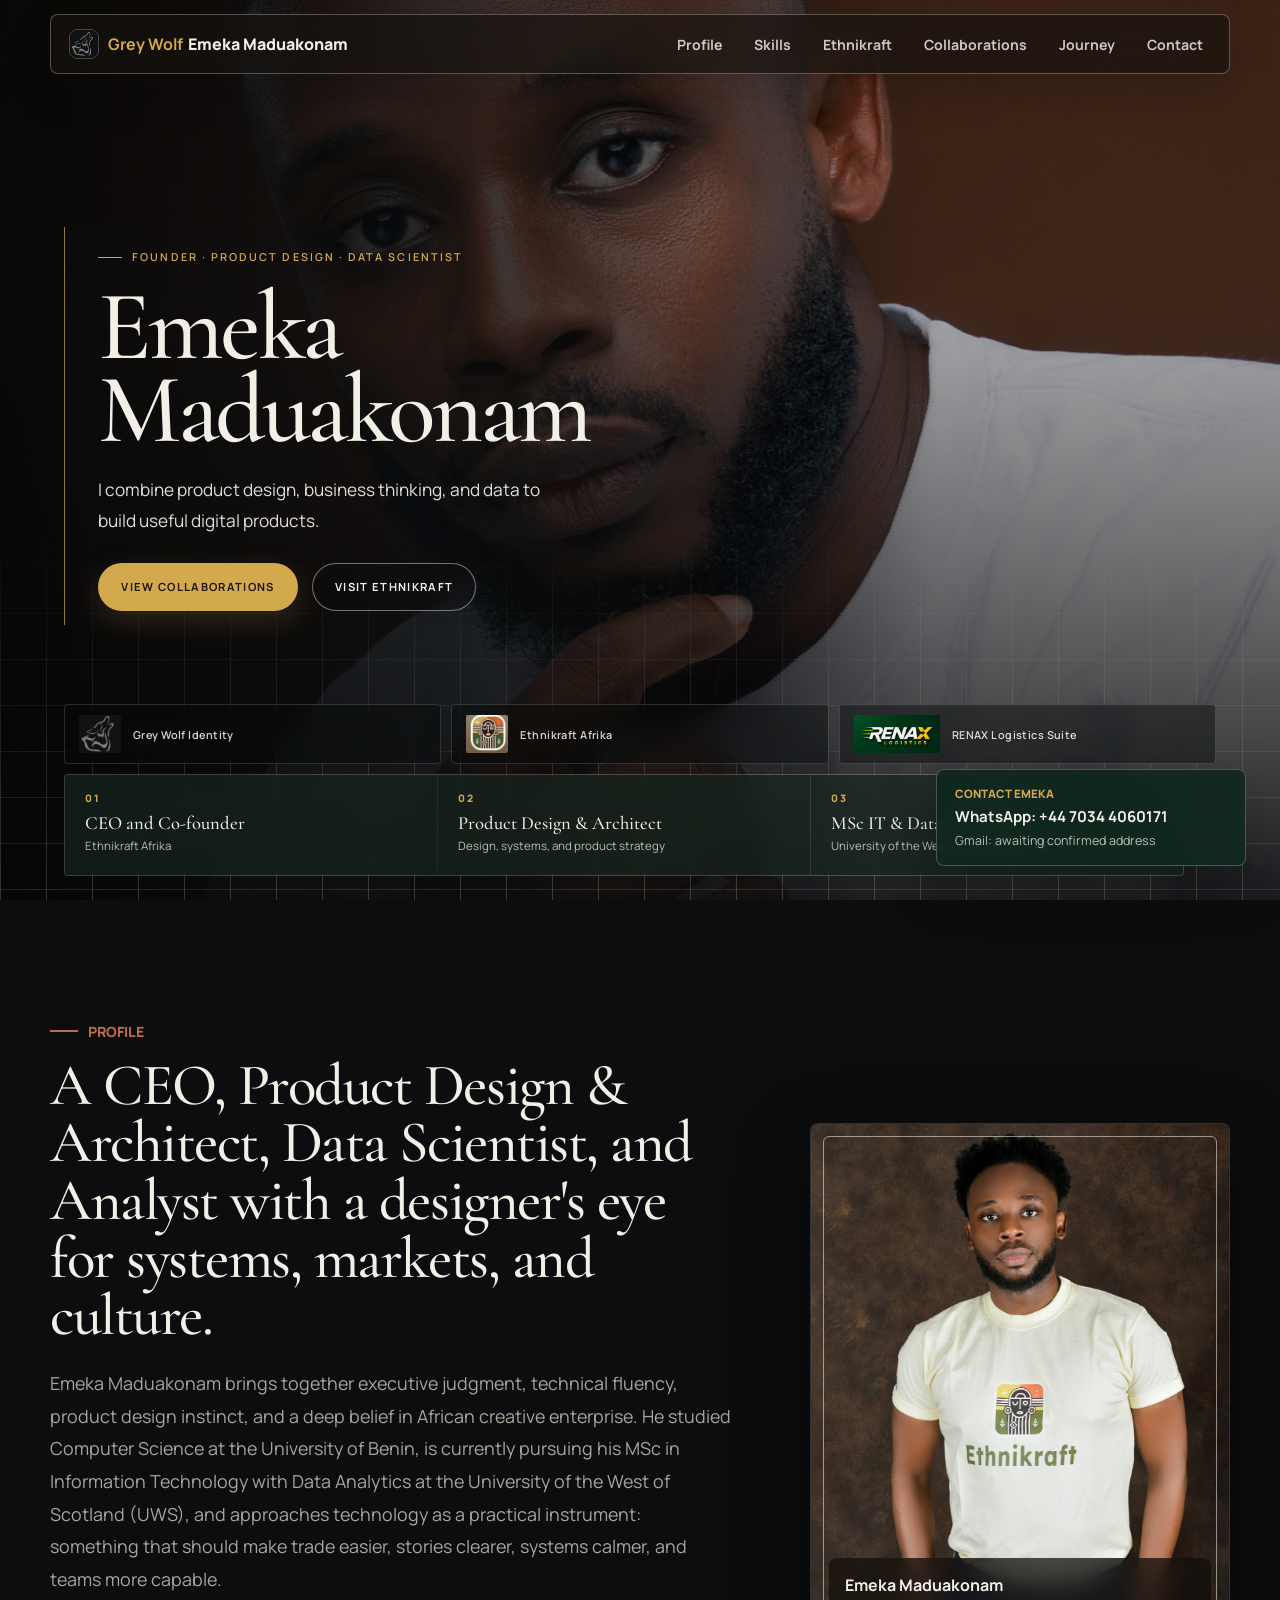
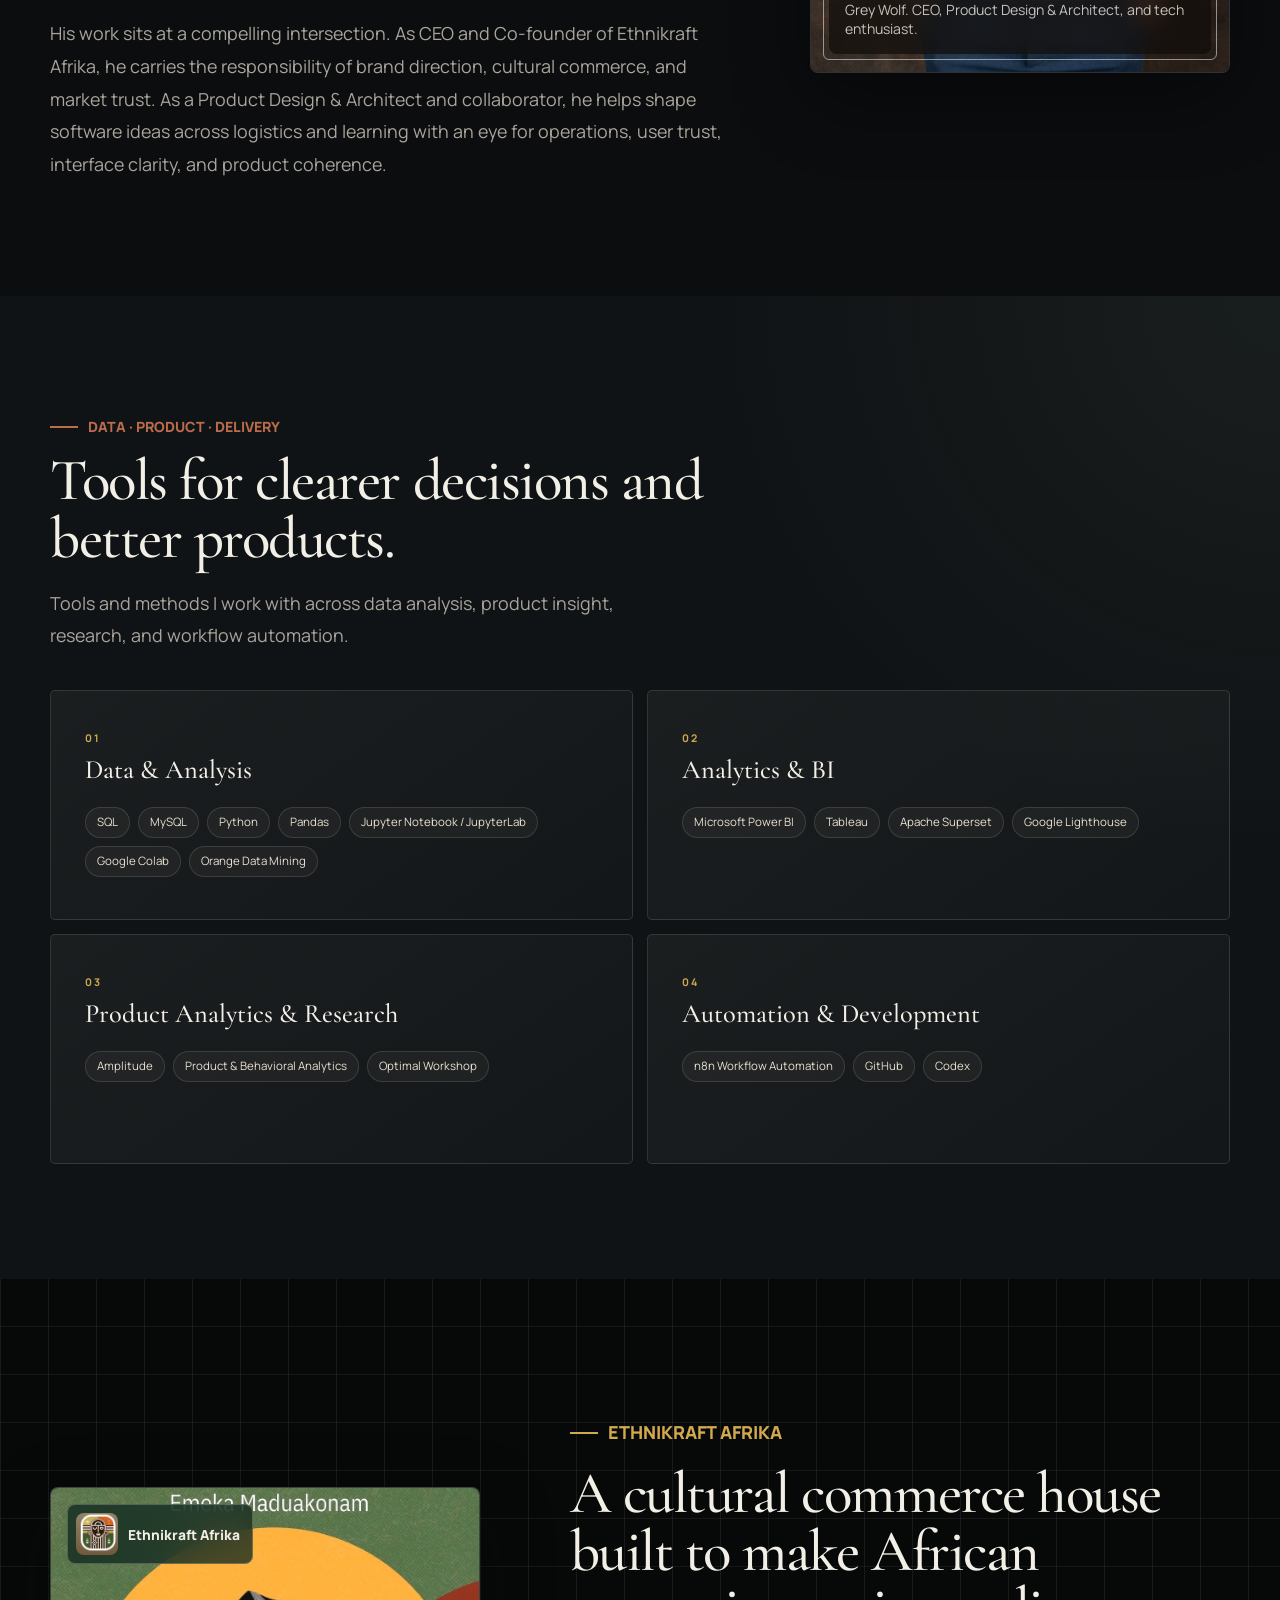
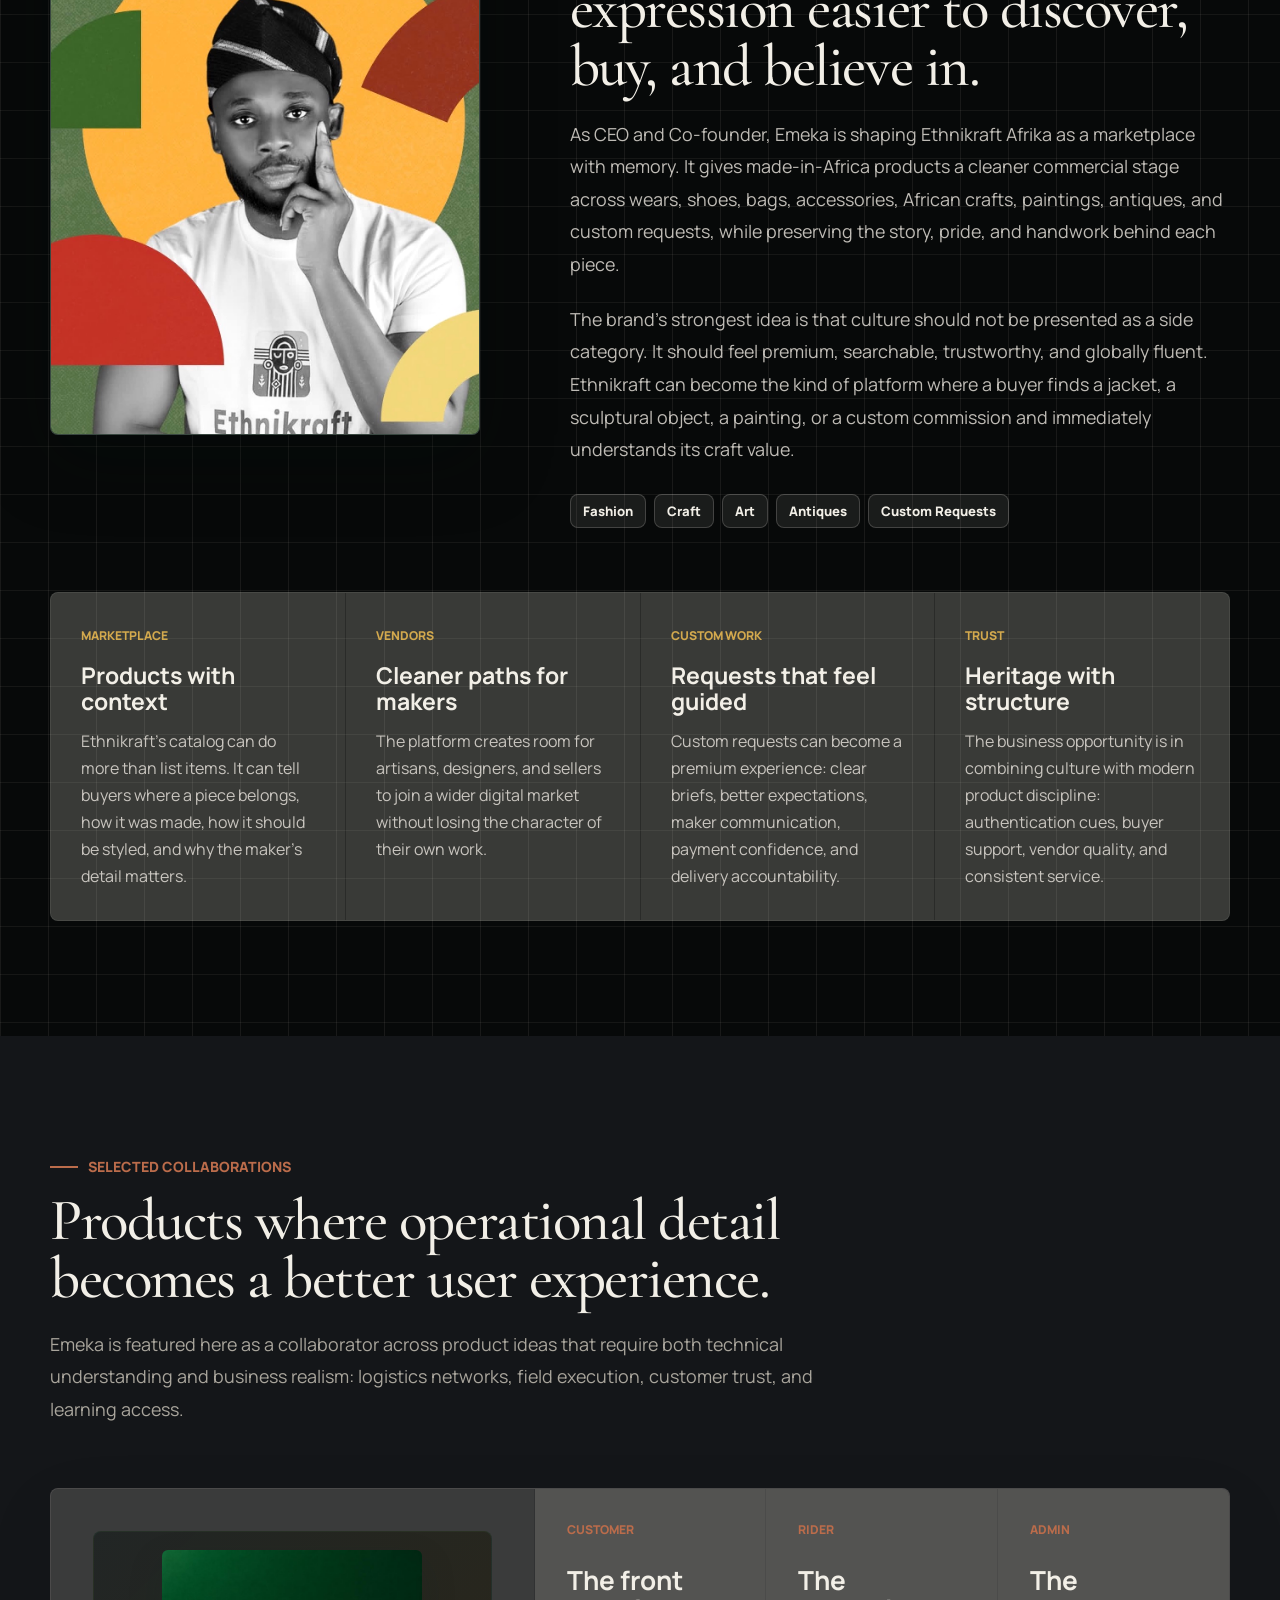
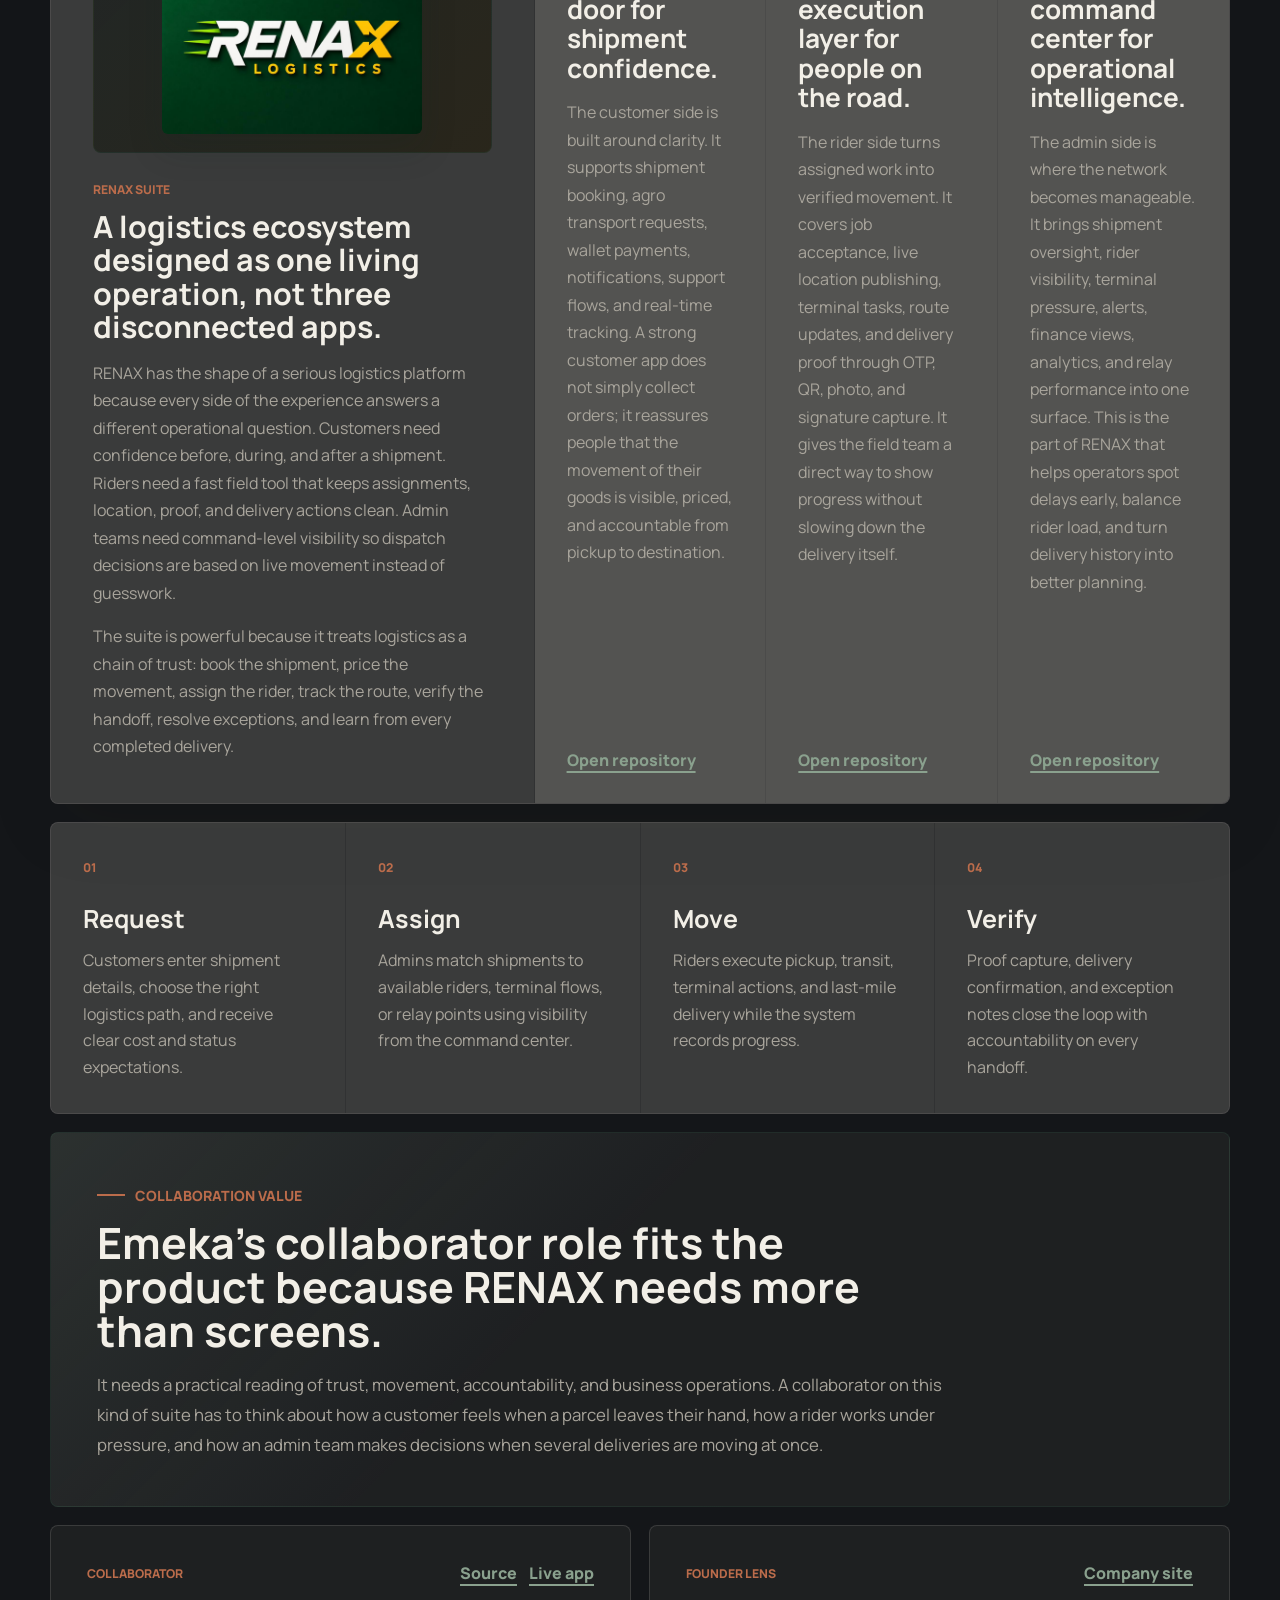
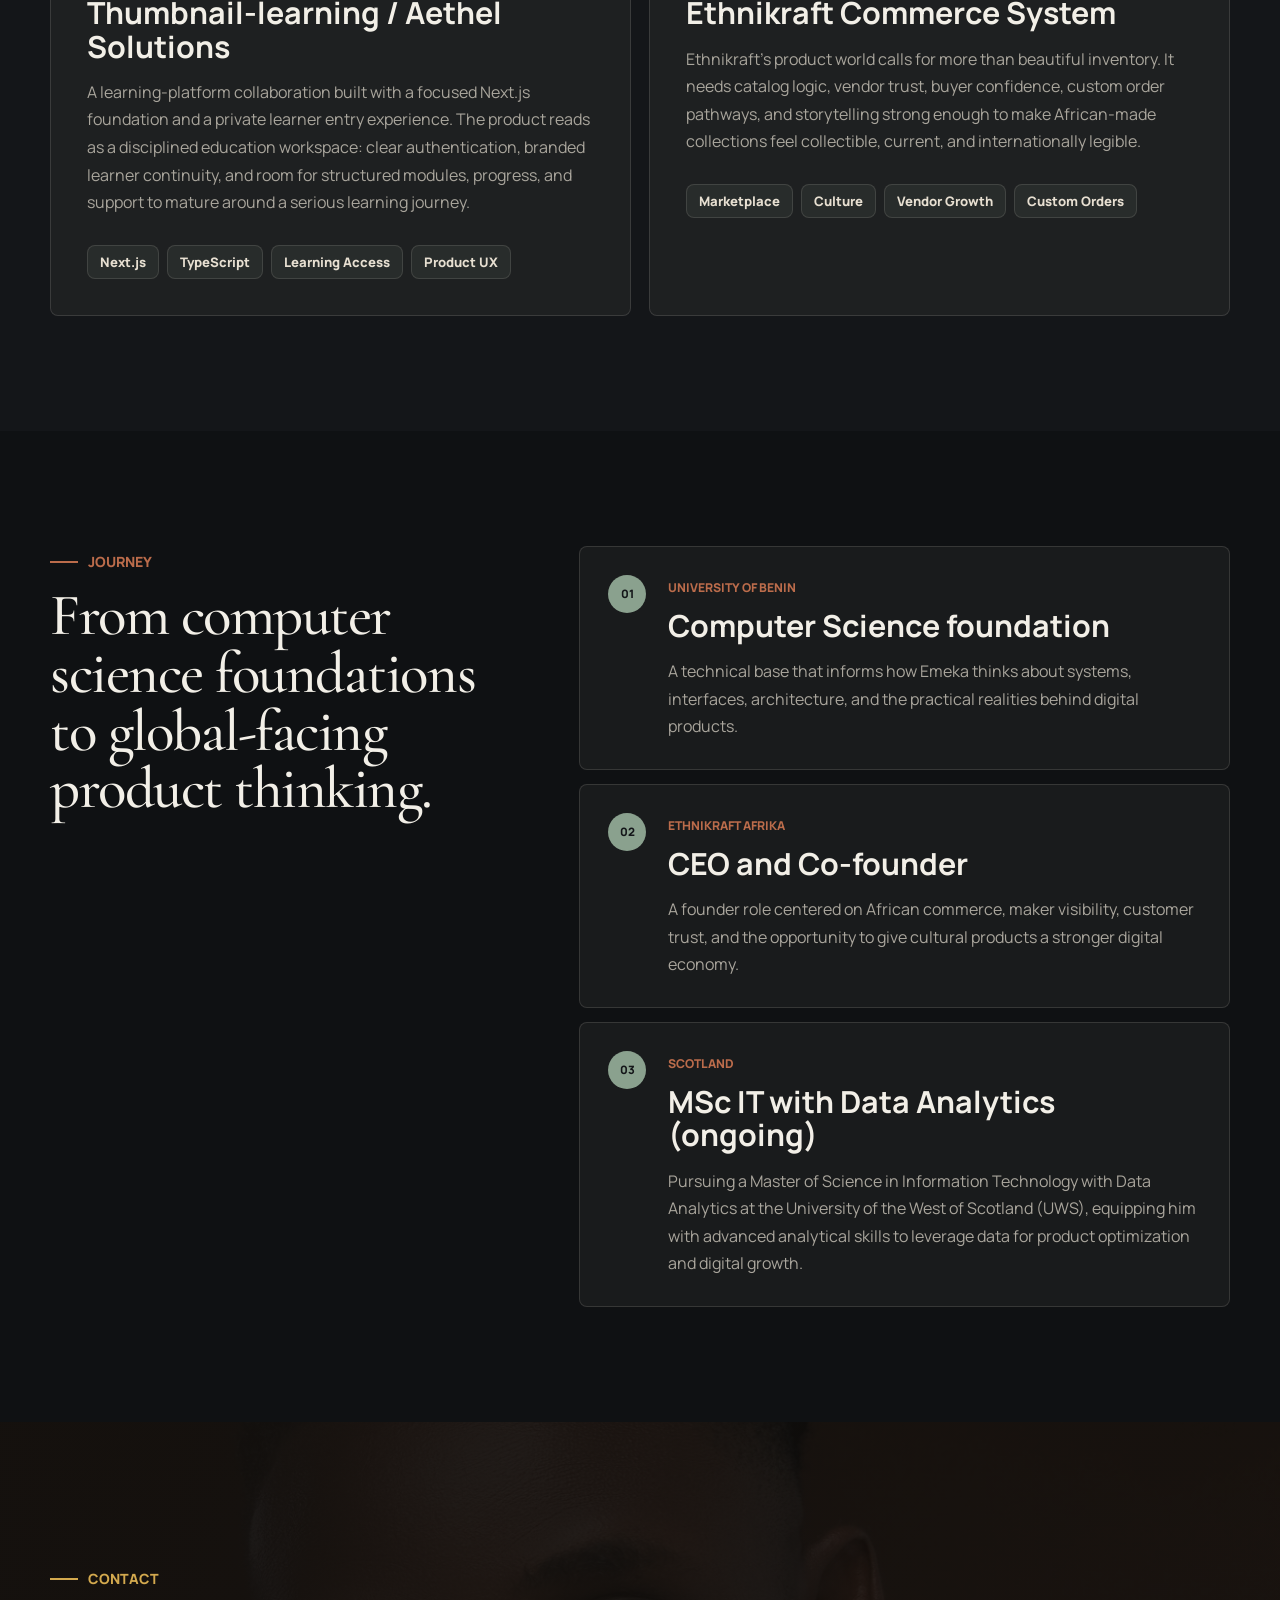
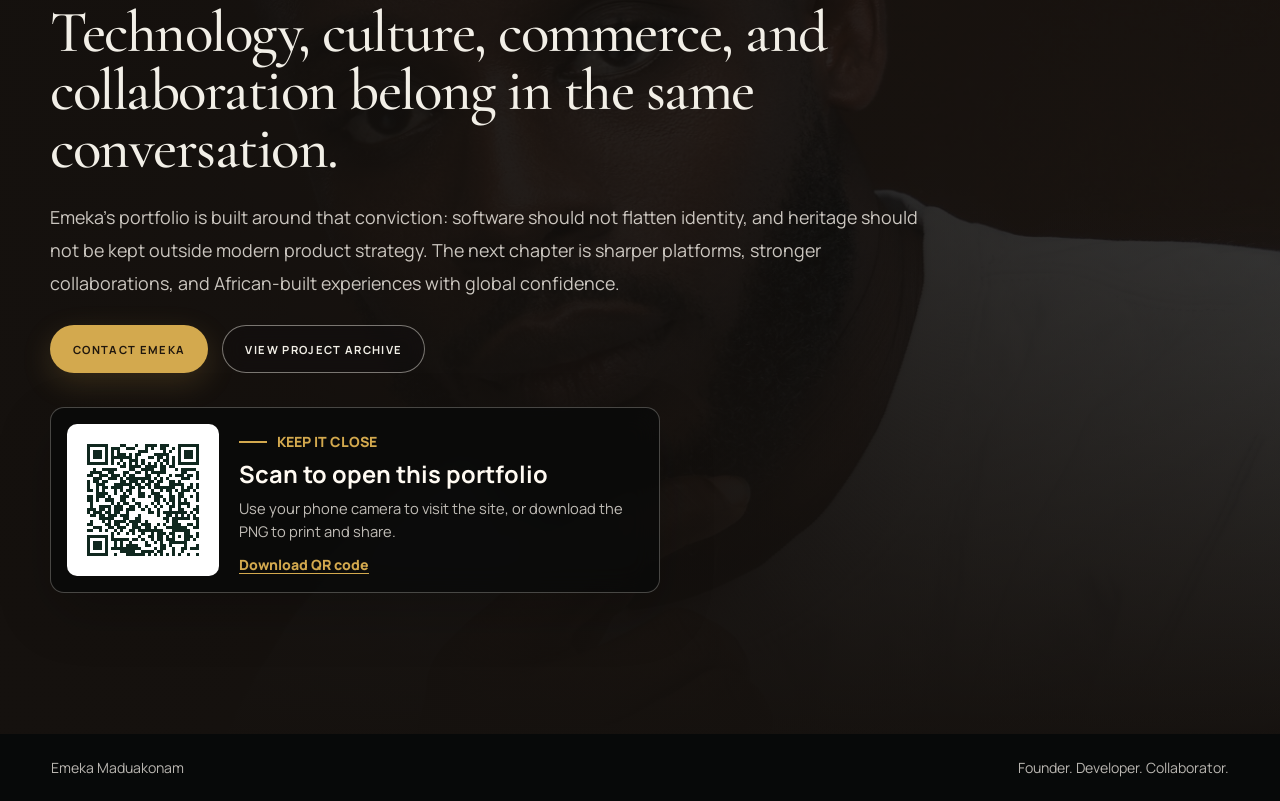
==== commit 31847f94: "Update profile title to data scientist" ====
--- a/index.html
+++ b/index.html
@@ -72,7 +72,7 @@
         <div class="hero-shade" aria-hidden="true"></div>
 
         <div class="hero-content reveal">
-          <p class="eyebrow">Founder · Product Design · Data Analytics</p>
+          <p class="eyebrow">Founder · Product Design · Data Scientist</p>
           <h1><span>Emeka</span><span>Maduakonam</span></h1>
           <p class="hero-copy">
             I combine product design, business thinking, and data to build useful
@@ -126,7 +126,7 @@
         <div class="section-inner profile-grid">
           <div class="profile-copy reveal">
             <p class="eyebrow">Profile</p>
-            <h2>A CEO and Product Design &amp; Architect with a designer's eye for systems, markets, and culture.</h2>
+            <h2>A CEO, Product Design &amp; Architect, Data Scientist, and Analyst with a designer's eye for systems, markets, and culture.</h2>
             <p>
               Emeka Maduakonam brings together executive judgment, technical fluency,
               product design instinct, and a deep belief in African creative
